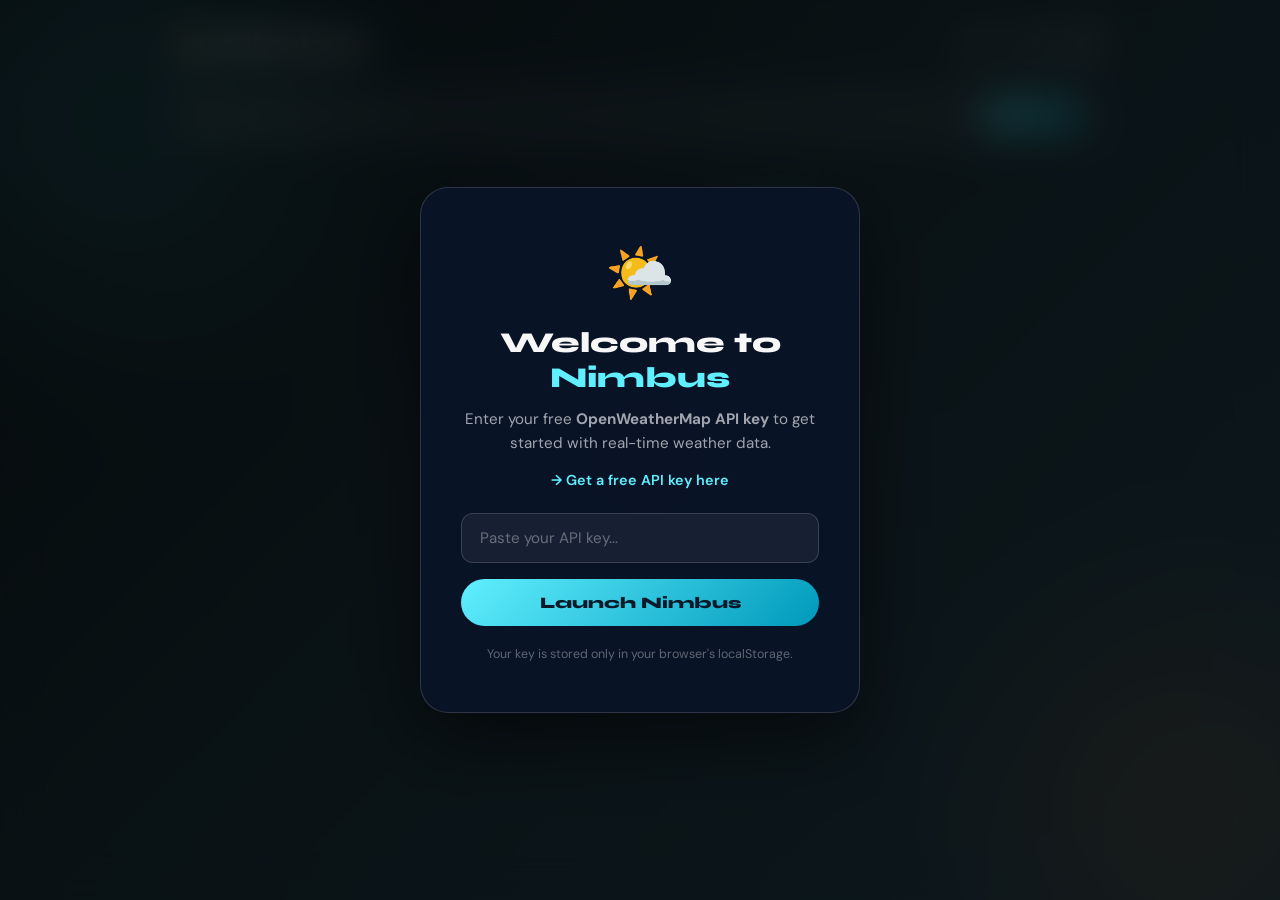
==== index.html @ 9cbd36c9 "Remove API Key change button from header Removed the button for changing the API key from the header" ====
<!DOCTYPE html>
<html lang="en">
<head>
  <meta charset="UTF-8" />
  <meta name="viewport" content="width=device-width, initial-scale=1.0"/>
  <title>Nimbus — Weather Intelligence</title>
  <link rel="stylesheet" href="style.css" />
  <link rel="preconnect" href="https://fonts.googleapis.com">
  <link rel="preconnect" href="https://fonts.gstatic.com" crossorigin>
  <link href="https://fonts.googleapis.com/css2?family=Syne:wght@400;500;600;700;800&family=DM+Sans:wght@300;400;500&display=swap" rel="stylesheet">
  <link rel="stylesheet" href="https://cdnjs.cloudflare.com/ajax/libs/font-awesome/6.5.0/css/all.min.css"/>
</head>
<body class="weather-clear" id="app-body">

  <!-- Animated BG Layers -->
  <div class="bg-layer" id="bg-layer"></div>
  <div class="bg-orbs">
    <div class="orb orb1"></div>
    <div class="orb orb2"></div>
    <div class="orb orb3"></div>
  </div>

  <!-- API Key Setup Modal -->
  <div class="modal-overlay" id="apiModal">
    <div class="modal-card">
      <div class="modal-icon">🌤️</div>
      <h2>Welcome to <span>Nimbus</span></h2>
      <p>Enter your free <strong>OpenWeatherMap API key</strong> to get started with real-time weather data.</p>
      <a href="https://openweathermap.org/api" target="_blank" class="get-key-link">→ Get a free API key here</a>
      <input type="text" id="apiKeyInput" placeholder="Paste your API key..." />
      <button class="btn-primary" id="saveApiKey">Launch Nimbus</button>
      <small>Your key is stored only in your browser's localStorage.</small>
    </div>
  </div>

  <!-- Main App -->
  <div class="app-wrapper">

    <!-- Header -->
    <header class="app-header">
      <div class="logo">
        <span class="logo-icon">⛅</span>
        <span class="logo-text">Nimbus</span>
      </div>
      <div class="header-right">
        <button class="unit-toggle" id="unitToggle" title="Toggle °C / °F">
          <span id="unitLabel">°C</span>
        </button>
        <button class="icon-btn" id="geoBtn" title="Use my location">
          <i class="fa-solid fa-location-crosshairs"></i>
        </button>
        <button class="icon-btn" id="themeBtn" title="Toggle theme">
          <i class="fa-solid fa-circle-half-stroke"></i>
        </button>
      </div>
    </header>

    <!-- Search Bar -->
    <section class="search-section">
      <div class="search-box">
        <i class="fa-solid fa-magnifying-glass search-icon"></i>
        <input type="text" id="searchInput" placeholder="Search for a city, country..." autocomplete="off" />
        <button class="search-btn" id="searchBtn">Search</button>
      </div>
      <div class="suggestions-box" id="suggestionsBox"></div>
    </section>

    <!-- Loading Spinner -->
    <div class="loading-overlay" id="loadingOverlay">
      <div class="spinner"></div>
      <p>Fetching weather data...</p>
    </div>

    <!-- Error Toast -->
    <div class="error-toast" id="errorToast"></div>

    <!-- Main Content -->
    <main class="main-content" id="mainContent" style="display:none">

      <!-- Hero Section -->
      <section class="hero-card glass-card">
        <div class="hero-left">
          <div class="city-name" id="cityName">—</div>
          <div class="country-date">
            <span id="countryName">—</span>
            <span class="dot">•</span>
            <span id="currentDate">—</span>
          </div>
          <div class="weather-main">
            <div class="temp-display">
              <span id="tempValue">—</span>
              <span class="temp-unit" id="heroUnit">°C</span>
            </div>
            <div class="weather-desc" id="weatherDesc">—</div>
          </div>
          <div class="feels-row">
            Feels like <strong id="feelsLike">—</strong> &nbsp;|&nbsp;
            <span id="tempMinMax">—</span>
          </div>
        </div>
        <div class="hero-right">
          <div class="weather-icon-wrap" id="weatherIconWrap">
            <div class="big-icon" id="bigIcon">⛅</div>
          </div>
          <div class="sun-times">
            <div class="sun-item">
              <i class="fa-solid fa-sun"></i>
              <div>
                <span class="sun-label">Sunrise</span>
                <span id="sunrise">—</span>
              </div>
            </div>
            <div class="sun-item">
              <i class="fa-solid fa-moon"></i>
              <div>
                <span class="sun-label">Sunset</span>
                <span id="sunset">—</span>
              </div>
            </div>
          </div>
        </div>
      </section>

      <!-- Stats Grid -->
      <section class="stats-grid">
        <div class="stat-card glass-card">
          <i class="fa-solid fa-droplet stat-icon blue"></i>
          <div class="stat-info">
            <span class="stat-label">Humidity</span>
            <span class="stat-value" id="humidity">—</span>
          </div>
          <div class="stat-bar"><div class="stat-bar-fill" id="humidityBar"></div></div>
        </div>
        <div class="stat-card glass-card">
          <i class="fa-solid fa-wind stat-icon teal"></i>
          <div class="stat-info">
            <span class="stat-label">Wind Speed</span>
            <span class="stat-value" id="windSpeed">—</span>
          </div>
          <div class="wind-dir" id="windDir"></div>
        </div>
        <div class="stat-card glass-card">
          <i class="fa-solid fa-gauge stat-icon orange"></i>
          <div class="stat-info">
            <span class="stat-label">Pressure</span>
            <span class="stat-value" id="pressure">—</span>
          </div>
        </div>
        <div class="stat-card glass-card">
          <i class="fa-solid fa-eye stat-icon purple"></i>
          <div class="stat-info">
            <span class="stat-label">Visibility</span>
            <span class="stat-value" id="visibility">—</span>
          </div>
        </div>
        <div class="stat-card glass-card">
          <i class="fa-solid fa-cloud-rain stat-icon blue"></i>
          <div class="stat-info">
            <span class="stat-label">Cloud Cover</span>
            <span class="stat-value" id="clouds">—</span>
          </div>
        </div>
        <div class="stat-card glass-card">
          <i class="fa-solid fa-compass stat-icon green"></i>
          <div class="stat-info">
            <span class="stat-label">Wind Dir.</span>
            <span class="stat-value" id="windDeg">—</span>
          </div>
        </div>
      </section>

      <!-- Hourly Forecast -->
      <section class="section-block glass-card">
        <div class="section-header">
          <i class="fa-solid fa-clock"></i>
          <h3>24-Hour Forecast</h3>
        </div>
        <div class="hourly-scroll" id="hourlyScroll"></div>
      </section>

      <!-- 5-Day Forecast -->
      <section class="section-block glass-card">
        <div class="section-header">
          <i class="fa-solid fa-calendar-days"></i>
          <h3>5-Day Forecast</h3>
        </div>
        <div class="forecast-list" id="forecastList"></div>
      </section>

      <!-- Air Quality + Extra Info -->
      <section class="bottom-grid">
        <div class="glass-card aqi-card">
          <div class="section-header">
            <i class="fa-solid fa-lungs"></i>
            <h3>Air Quality</h3>
          </div>
          <div class="aqi-display">
            <div class="aqi-index" id="aqiIndex">—</div>
            <div class="aqi-label" id="aqiLabel">—</div>
          </div>
          <div class="aqi-details" id="aqiDetails"></div>
        </div>
        <div class="glass-card map-card">
          <div class="section-header">
            <i class="fa-solid fa-location-dot"></i>
            <h3>Location Details</h3>
          </div>
          <div class="location-details" id="locationDetails"></div>
        </div>
      </section>

    </main>

    <!-- Footer -->
    <footer class="app-footer">
      <span>Nimbus Weather &copy; 2025</span>
      <span>Powered by <a href="https://openweathermap.org" target="_blank">OpenWeatherMap</a></span>
    </footer>

  </div>

  <script src="app.js"></script>
</body>
</html>
---- style.css ----
/* ===========================
   NIMBUS WEATHER — STYLES
   =========================== */

:root {
  --font-display: 'Syne', sans-serif;
  --font-body: 'DM Sans', sans-serif;

  --glass-bg: rgba(255,255,255,0.08);
  --glass-border: rgba(255,255,255,0.18);
  --glass-shadow: 0 8px 40px rgba(0,0,0,0.18);
  --glass-blur: blur(24px);

  --text-primary: rgba(255,255,255,0.97);
  --text-secondary: rgba(255,255,255,0.62);
  --text-muted: rgba(255,255,255,0.35);

  --accent: #60EFFF;
  --accent2: #FF8C42;
  --success: #69FF97;
  --danger: #FF6B6B;
  --warning: #FFD166;

  --radius-sm: 12px;
  --radius-md: 20px;
  --radius-lg: 28px;

  --transition: all 0.3s cubic-bezier(0.4, 0, 0.2, 1);
}

/* Dark mode override */
body.dark-mode {
  --glass-bg: rgba(0,0,0,0.25);
  --glass-border: rgba(255,255,255,0.10);
  --text-primary: rgba(255,255,255,0.92);
}

/* ===========================
   RESET & BASE
   =========================== */
*, *::before, *::after { box-sizing: border-box; margin: 0; padding: 0; }
html { scroll-behavior: smooth; }

body {
  font-family: var(--font-body);
  color: var(--text-primary);
  min-height: 100vh;
  overflow-x: hidden;
  position: relative;
  transition: var(--transition);
}

a { color: var(--accent); text-decoration: none; }
a:hover { text-decoration: underline; }

/* ===========================
   ANIMATED BACKGROUNDS
   =========================== */
.bg-layer {
  position: fixed;
  inset: 0;
  z-index: 0;
  transition: background 1.5s ease;
}

.weather-clear .bg-layer {
  background: linear-gradient(135deg, #0F2027 0%, #203A43 40%, #2C5364 100%);
}
.weather-clear body { --accent: #60EFFF; }

.weather-clouds .bg-layer {
  background: linear-gradient(135deg, #1a1a2e 0%, #16213e 50%, #0f3460 100%);
}

.weather-rain .bg-layer {
  background: linear-gradient(135deg, #0d0d0d 0%, #1a1a2e 40%, #16213e 100%);
}

.weather-thunderstorm .bg-layer {
  background: linear-gradient(135deg, #0a0a0a 0%, #1a0533 50%, #2d0a5e 100%);
}

.weather-snow .bg-layer {
  background: linear-gradient(135deg, #1a2a4a 0%, #2a3a5a 50%, #3a4a6a 100%);
}

.weather-fog .bg-layer {
  background: linear-gradient(135deg, #2c3e50 0%, #3d5166 50%, #4a6380 100%);
}

.bg-orbs {
  position: fixed;
  inset: 0;
  z-index: 0;
  overflow: hidden;
  pointer-events: none;
}

.orb {
  position: absolute;
  border-radius: 50%;
  filter: blur(80px);
  opacity: 0.25;
  animation: floatOrb 12s ease-in-out infinite;
}

.orb1 {
  width: 500px; height: 500px;
  background: radial-gradient(circle, #60EFFF, transparent);
  top: -150px; left: -150px;
  animation-delay: 0s;
}
.orb2 {
  width: 400px; height: 400px;
  background: radial-gradient(circle, #FF8C42, transparent);
  bottom: -100px; right: -100px;
  animation-delay: -4s;
}
.orb3 {
  width: 350px; height: 350px;
  background: radial-gradient(circle, #a855f7, transparent);
  top: 50%; left: 50%;
  transform: translate(-50%, -50%);
  animation-delay: -8s;
}

@keyframes floatOrb {
  0%, 100% { transform: translate(0, 0) scale(1); }
  33% { transform: translate(40px, -30px) scale(1.05); }
  66% { transform: translate(-30px, 20px) scale(0.95); }
}

/* ===========================
   GLASS CARD
   =========================== */
.glass-card {
  background: var(--glass-bg);
  border: 1px solid var(--glass-border);
  backdrop-filter: var(--glass-blur);
  -webkit-backdrop-filter: var(--glass-blur);
  border-radius: var(--radius-lg);
  box-shadow: var(--glass-shadow);
  transition: var(--transition);
}
.glass-card:hover {
  border-color: rgba(255,255,255,0.28);
  transform: translateY(-2px);
  box-shadow: 0 16px 60px rgba(0,0,0,0.22);
}

/* ===========================
   APP WRAPPER
   =========================== */
.app-wrapper {
  position: relative;
  z-index: 2;
  max-width: 960px;
  margin: 0 auto;
  padding: 0 16px 48px;
}

/* ===========================
   HEADER
   =========================== */
.app-header {
  display: flex;
  justify-content: space-between;
  align-items: center;
  padding: 24px 0 20px;
}

.logo {
  display: flex;
  align-items: center;
  gap: 10px;
  font-family: var(--font-display);
  font-size: 1.5rem;
  font-weight: 800;
  letter-spacing: -0.5px;
}
.logo-icon { font-size: 1.8rem; }
.logo-text { color: var(--text-primary); }

.header-right {
  display: flex;
  align-items: center;
  gap: 10px;
}

.icon-btn {
  background: var(--glass-bg);
  border: 1px solid var(--glass-border);
  border-radius: 50%;
  width: 40px; height: 40px;
  display: flex; align-items: center; justify-content: center;
  cursor: pointer;
  color: var(--text-primary);
  font-size: 0.95rem;
  backdrop-filter: var(--glass-blur);
  transition: var(--transition);
}
.icon-btn:hover {
  background: rgba(255,255,255,0.18);
  border-color: rgba(255,255,255,0.4);
  transform: scale(1.1);
}

.unit-toggle {
  background: var(--glass-bg);
  border: 1px solid var(--glass-border);
  border-radius: 20px;
  padding: 6px 16px;
  cursor: pointer;
  color: var(--text-primary);
  font-family: var(--font-display);
  font-size: 0.9rem;
  font-weight: 700;
  backdrop-filter: var(--glass-blur);
  transition: var(--transition);
}
.unit-toggle:hover {
  background: rgba(255,255,255,0.18);
  transform: scale(1.05);
}

/* ===========================
   SEARCH
   =========================== */
.search-section {
  position: relative;
  margin-bottom: 28px;
}

.search-box {
  display: flex;
  align-items: center;
  gap: 12px;
  background: var(--glass-bg);
  border: 1px solid var(--glass-border);
  backdrop-filter: var(--glass-blur);
  border-radius: 60px;
  padding: 14px 20px;
  box-shadow: 0 4px 24px rgba(0,0,0,0.15);
  transition: var(--transition);
}
.search-box:focus-within {
  border-color: var(--accent);
  box-shadow: 0 4px 32px rgba(96,239,255,0.2);
}

.search-icon {
  color: var(--text-secondary);
  font-size: 1rem;
  flex-shrink: 0;
}

#searchInput {
  flex: 1;
  background: transparent;
  border: none;
  outline: none;
  font-family: var(--font-body);
  font-size: 1rem;
  color: var(--text-primary);
}
#searchInput::placeholder { color: var(--text-muted); }

.search-btn {
  background: linear-gradient(135deg, var(--accent), #0099bb);
  border: none;
  border-radius: 40px;
  padding: 8px 22px;
  cursor: pointer;
  color: #0a1a2a;
  font-family: var(--font-display);
  font-size: 0.9rem;
  font-weight: 700;
  transition: var(--transition);
  white-space: nowrap;
}
.search-btn:hover {
  transform: scale(1.05);
  box-shadow: 0 4px 20px rgba(96,239,255,0.4);
}

.suggestions-box {
  position: absolute;
  top: calc(100% + 8px);
  left: 0; right: 0;
  background: rgba(10, 20, 40, 0.96);
  border: 1px solid var(--glass-border);
  border-radius: var(--radius-md);
  backdrop-filter: blur(32px);
  z-index: 100;
  overflow: hidden;
  box-shadow: 0 12px 40px rgba(0,0,0,0.4);
  display: none;
}
.suggestions-box.show { display: block; }
.suggestion-item {
  padding: 14px 20px;
  cursor: pointer;
  display: flex;
  align-items: center;
  gap: 12px;
  font-size: 0.95rem;
  transition: background 0.2s;
}
.suggestion-item:hover { background: rgba(255,255,255,0.08); }
.suggestion-item i { color: var(--accent); }

/* ===========================
   LOADING
   =========================== */
.loading-overlay {
  display: none;
  flex-direction: column;
  align-items: center;
  justify-content: center;
  padding: 60px 20px;
  gap: 16px;
}
.loading-overlay.show { display: flex; }
.spinner {
  width: 48px; height: 48px;
  border: 3px solid rgba(255,255,255,0.1);
  border-top-color: var(--accent);
  border-radius: 50%;
  animation: spin 0.8s linear infinite;
}
@keyframes spin { to { transform: rotate(360deg); } }
.loading-overlay p {
  color: var(--text-secondary);
  font-size: 0.95rem;
}

/* ===========================
   ERROR TOAST
   =========================== */
.error-toast {
  position: fixed;
  top: 20px; left: 50%;
  transform: translateX(-50%) translateY(-80px);
  background: rgba(255,107,107,0.95);
  color: white;
  padding: 14px 24px;
  border-radius: 40px;
  font-size: 0.9rem;
  z-index: 9999;
  transition: transform 0.4s cubic-bezier(0.4,0,0.2,1);
  backdrop-filter: blur(20px);
  box-shadow: 0 8px 32px rgba(255,107,107,0.4);
  text-align: center;
  max-width: 90vw;
}
.error-toast.show { transform: translateX(-50%) translateY(0); }

/* ===========================
   HERO CARD
   =========================== */
.hero-card {
  display: flex;
  justify-content: space-between;
  align-items: flex-start;
  padding: 36px 40px;
  margin-bottom: 20px;
  gap: 20px;
}

.hero-left { flex: 1; }

.city-name {
  font-family: var(--font-display);
  font-size: clamp(2rem, 5vw, 3.2rem);
  font-weight: 800;
  line-height: 1;
  margin-bottom: 8px;
  letter-spacing: -1px;
}

.country-date {
  color: var(--text-secondary);
  font-size: 0.95rem;
  margin-bottom: 24px;
  display: flex;
  gap: 8px;
  align-items: center;
}
.dot { color: var(--text-muted); }

.temp-display {
  display: flex;
  align-items: flex-start;
  gap: 4px;
  line-height: 1;
  margin-bottom: 10px;
}
#tempValue {
  font-family: var(--font-display);
  font-size: clamp(4rem, 12vw, 6rem);
  font-weight: 800;
  letter-spacing: -4px;
}
.temp-unit {
  font-family: var(--font-display);
  font-size: 2rem;
  font-weight: 600;
  margin-top: 12px;
  color: var(--text-secondary);
}

.weather-desc {
  font-size: 1.2rem;
  font-weight: 500;
  color: var(--text-secondary);
  text-transform: capitalize;
  margin-bottom: 16px;
}

.feels-row {
  font-size: 0.9rem;
  color: var(--text-secondary);
}
.feels-row strong { color: var(--text-primary); }

/* Hero Right */
.hero-right {
  display: flex;
  flex-direction: column;
  align-items: center;
  gap: 28px;
  min-width: 160px;
}

.weather-icon-wrap {
  position: relative;
}

.big-icon {
  font-size: clamp(5rem, 10vw, 7rem);
  filter: drop-shadow(0 0 30px rgba(255,255,255,0.3));
  animation: iconFloat 4s ease-in-out infinite;
}
@keyframes iconFloat {
  0%, 100% { transform: translateY(0); }
  50% { transform: translateY(-12px); }
}

.sun-times {
  display: flex;
  flex-direction: column;
  gap: 12px;
  width: 100%;
}
.sun-item {
  display: flex;
  align-items: center;
  gap: 12px;
  background: rgba(255,255,255,0.05);
  padding: 10px 16px;
  border-radius: var(--radius-sm);
  border: 1px solid rgba(255,255,255,0.08);
}
.sun-item i { color: var(--warning); font-size: 1rem; width: 16px; text-align: center; }
.sun-item div { display: flex; flex-direction: column; }
.sun-label { font-size: 0.72rem; color: var(--text-muted); text-transform: uppercase; letter-spacing: 0.5px; }
.sun-item span:last-child { font-size: 0.92rem; font-weight: 600; }

/* ===========================
   STATS GRID
   =========================== */
.stats-grid {
  display: grid;
  grid-template-columns: repeat(3, 1fr);
  gap: 16px;
  margin-bottom: 20px;
}

.stat-card {
  padding: 22px 24px;
  display: flex;
  flex-direction: column;
  gap: 10px;
}

.stat-icon {
  font-size: 1.4rem;
}
.stat-icon.blue { color: #60EFFF; }
.stat-icon.teal { color: #48CAE4; }
.stat-icon.orange { color: #FF8C42; }
.stat-icon.purple { color: #C77DFF; }
.stat-icon.green { color: #69FF97; }

.stat-info {
  display: flex;
  flex-direction: column;
  gap: 3px;
}
.stat-label {
  font-size: 0.75rem;
  color: var(--text-muted);
  text-transform: uppercase;
  letter-spacing: 0.8px;
}
.stat-value {
  font-family: var(--font-display);
  font-size: 1.3rem;
  font-weight: 700;
}

.stat-bar {
  height: 4px;
  background: rgba(255,255,255,0.1);
  border-radius: 2px;
  overflow: hidden;
}
.stat-bar-fill {
  height: 100%;
  background: linear-gradient(90deg, var(--accent), #0099bb);
  border-radius: 2px;
  transition: width 1s ease;
}

.wind-dir {
  font-size: 0.85rem;
  color: var(--text-secondary);
  display: flex;
  align-items: center;
  gap: 6px;
}

/* ===========================
   SECTIONS
   =========================== */
.section-block {
  padding: 28px 32px;
  margin-bottom: 20px;
}

.section-header {
  display: flex;
  align-items: center;
  gap: 12px;
  margin-bottom: 24px;
}
.section-header i {
  color: var(--accent);
  font-size: 1.1rem;
}
.section-header h3 {
  font-family: var(--font-display);
  font-size: 1.05rem;
  font-weight: 700;
  letter-spacing: 0.2px;
}

/* Hourly Forecast */
.hourly-scroll {
  display: flex;
  gap: 12px;
  overflow-x: auto;
  padding-bottom: 8px;
  scrollbar-width: thin;
  scrollbar-color: rgba(255,255,255,0.15) transparent;
}
.hourly-scroll::-webkit-scrollbar { height: 4px; }
.hourly-scroll::-webkit-scrollbar-thumb {
  background: rgba(255,255,255,0.2);
  border-radius: 4px;
}

.hourly-item {
  flex: 0 0 80px;
  display: flex;
  flex-direction: column;
  align-items: center;
  gap: 8px;
  padding: 16px 10px;
  border-radius: var(--radius-sm);
  border: 1px solid rgba(255,255,255,0.08);
  background: rgba(255,255,255,0.04);
  transition: var(--transition);
  cursor: default;
}
.hourly-item:hover {
  background: rgba(255,255,255,0.1);
  border-color: rgba(255,255,255,0.2);
}
.hourly-item.now {
  background: rgba(96,239,255,0.12);
  border-color: var(--accent);
}

.hourly-time { font-size: 0.75rem; color: var(--text-muted); font-weight: 600; }
.hourly-icon { font-size: 1.5rem; }
.hourly-temp {
  font-family: var(--font-display);
  font-size: 0.95rem;
  font-weight: 700;
}
.hourly-rain {
  font-size: 0.72rem;
  color: #60EFFF;
}

/* 5-Day Forecast */
.forecast-list {
  display: flex;
  flex-direction: column;
  gap: 10px;
}

.forecast-item {
  display: flex;
  align-items: center;
  gap: 16px;
  padding: 16px 20px;
  border-radius: var(--radius-sm);
  border: 1px solid rgba(255,255,255,0.06);
  background: rgba(255,255,255,0.03);
  transition: var(--transition);
}
.forecast-item:hover {
  background: rgba(255,255,255,0.07);
  border-color: rgba(255,255,255,0.14);
}

.forecast-day {
  font-family: var(--font-display);
  font-weight: 700;
  font-size: 0.95rem;
  min-width: 80px;
}
.forecast-icon { font-size: 1.6rem; }
.forecast-desc {
  flex: 1;
  font-size: 0.88rem;
  color: var(--text-secondary);
  text-transform: capitalize;
}
.forecast-rain {
  font-size: 0.8rem;
  color: #60EFFF;
  min-width: 50px;
  text-align: right;
}
.forecast-temps {
  display: flex;
  gap: 10px;
  min-width: 100px;
  justify-content: flex-end;
}
.forecast-max {
  font-family: var(--font-display);
  font-weight: 700;
  font-size: 0.95rem;
}
.forecast-min {
  font-family: var(--font-display);
  font-weight: 400;
  font-size: 0.95rem;
  color: var(--text-muted);
}

/* ===========================
   BOTTOM GRID
   =========================== */
.bottom-grid {
  display: grid;
  grid-template-columns: 1fr 1fr;
  gap: 20px;
  margin-bottom: 20px;
}

.aqi-card, .map-card {
  padding: 28px 32px;
}

.aqi-display {
  display: flex;
  align-items: baseline;
  gap: 16px;
  margin-bottom: 20px;
}
.aqi-index {
  font-family: var(--font-display);
  font-size: 3.5rem;
  font-weight: 800;
  letter-spacing: -2px;
  line-height: 1;
}
.aqi-label {
  font-size: 1rem;
  font-weight: 600;
}

/* AQI Colors */
.aqi-good { color: var(--success); }
.aqi-moderate { color: var(--warning); }
.aqi-poor { color: var(--accent2); }
.aqi-bad { color: var(--danger); }

.aqi-details {
  display: grid;
  grid-template-columns: 1fr 1fr;
  gap: 12px;
}
.aqi-detail-item {
  display: flex;
  flex-direction: column;
  gap: 3px;
}
.aqi-detail-name { font-size: 0.72rem; color: var(--text-muted); text-transform: uppercase; letter-spacing: 0.5px; }
.aqi-detail-value { font-family: var(--font-display); font-size: 0.95rem; font-weight: 700; }

.location-details {
  display: flex;
  flex-direction: column;
  gap: 14px;
}
.loc-item {
  display: flex;
  justify-content: space-between;
  align-items: center;
  padding-bottom: 12px;
  border-bottom: 1px solid rgba(255,255,255,0.06);
}
.loc-item:last-child { border-bottom: none; padding-bottom: 0; }
.loc-key { font-size: 0.82rem; color: var(--text-muted); text-transform: uppercase; letter-spacing: 0.5px; }
.loc-val { font-family: var(--font-display); font-size: 0.95rem; font-weight: 700; }

/* ===========================
   MODAL
   =========================== */
.modal-overlay {
  position: fixed;
  inset: 0;
  background: rgba(0,0,0,0.7);
  backdrop-filter: blur(20px);
  z-index: 9999;
  display: flex;
  align-items: center;
  justify-content: center;
  padding: 20px;
}
.modal-overlay.hidden { display: none; }

.modal-card {
  background: rgba(10,20,40,0.95);
  border: 1px solid rgba(255,255,255,0.15);
  border-radius: var(--radius-lg);
  padding: 48px 40px;
  max-width: 440px;
  width: 100%;
  text-align: center;
  box-shadow: 0 32px 80px rgba(0,0,0,0.5);
  animation: modalIn 0.4s cubic-bezier(0.4,0,0.2,1);
}
@keyframes modalIn {
  from { transform: scale(0.9); opacity: 0; }
  to { transform: scale(1); opacity: 1; }
}

.modal-icon { font-size: 3.5rem; margin-bottom: 16px; }

.modal-card h2 {
  font-family: var(--font-display);
  font-size: 1.8rem;
  font-weight: 800;
  margin-bottom: 12px;
}
.modal-card h2 span { color: var(--accent); }
.modal-card p {
  color: var(--text-secondary);
  font-size: 0.95rem;
  line-height: 1.6;
  margin-bottom: 14px;
}

.get-key-link {
  display: inline-block;
  font-size: 0.9rem;
  margin-bottom: 24px;
  color: var(--accent);
  font-weight: 600;
}

.modal-card input {
  width: 100%;
  background: rgba(255,255,255,0.06);
  border: 1px solid rgba(255,255,255,0.15);
  border-radius: var(--radius-sm);
  padding: 14px 18px;
  font-family: var(--font-body);
  font-size: 0.95rem;
  color: var(--text-primary);
  outline: none;
  margin-bottom: 16px;
  transition: border-color 0.3s;
}
.modal-card input:focus { border-color: var(--accent); }
.modal-card input::placeholder { color: var(--text-muted); }

.btn-primary {
  width: 100%;
  background: linear-gradient(135deg, var(--accent), #0099bb);
  border: none;
  border-radius: 40px;
  padding: 14px;
  cursor: pointer;
  color: #0a1a2a;
  font-family: var(--font-display);
  font-size: 1rem;
  font-weight: 800;
  transition: var(--transition);
  margin-bottom: 16px;
}
.btn-primary:hover {
  transform: scale(1.03);
  box-shadow: 0 8px 30px rgba(96,239,255,0.4);
}

.modal-card small {
  color: var(--text-muted);
  font-size: 0.78rem;
  line-height: 1.5;
}

/* ===========================
   FOOTER
   =========================== */
.app-footer {
  text-align: center;
  padding: 20px 0 0;
  color: var(--text-muted);
  font-size: 0.82rem;
  display: flex;
  justify-content: center;
  gap: 20px;
  flex-wrap: wrap;
}
.app-footer a { color: var(--accent); }

/* ===========================
   ANIMATIONS - CONTENT IN
   =========================== */
.main-content.show > * {
  animation: fadeUp 0.5s ease both;
}
.main-content.show > *:nth-child(1) { animation-delay: 0.05s; }
.main-content.show > *:nth-child(2) { animation-delay: 0.1s; }
.main-content.show > *:nth-child(3) { animation-delay: 0.15s; }
.main-content.show > *:nth-child(4) { animation-delay: 0.2s; }
.main-content.show > *:nth-child(5) { animation-delay: 0.25s; }
.main-content.show > *:nth-child(6) { animation-delay: 0.3s; }

@keyframes fadeUp {
  from { opacity: 0; transform: translateY(20px); }
  to { opacity: 1; transform: translateY(0); }
}

/* Rain effect */
.rain-canvas {
  position: fixed;
  inset: 0;
  z-index: 1;
  pointer-events: none;
  opacity: 0.5;
}

/* ===========================
   RESPONSIVE
   =========================== */
@media (max-width: 768px) {
  .app-wrapper { padding: 0 12px 40px; }

  .hero-card {
    flex-direction: column;
    padding: 28px 24px;
  }

  .hero-right {
    flex-direction: row;
    width: 100%;
    justify-content: space-between;
    min-width: unset;
  }

  .sun-times { flex-direction: row; }

  .stats-grid {
    grid-template-columns: repeat(2, 1fr);
  }

  .bottom-grid {
    grid-template-columns: 1fr;
  }

  .section-block { padding: 24px 20px; }

  .forecast-desc { display: none; }

  .modal-card { padding: 36px 24px; }
}

@media (max-width: 480px) {
  .stats-grid { grid-template-columns: 1fr 1fr; }
  .hero-right { flex-direction: column; align-items: flex-start; }
  .sun-times { flex-direction: row; }
  .big-icon { font-size: 5rem; }
}
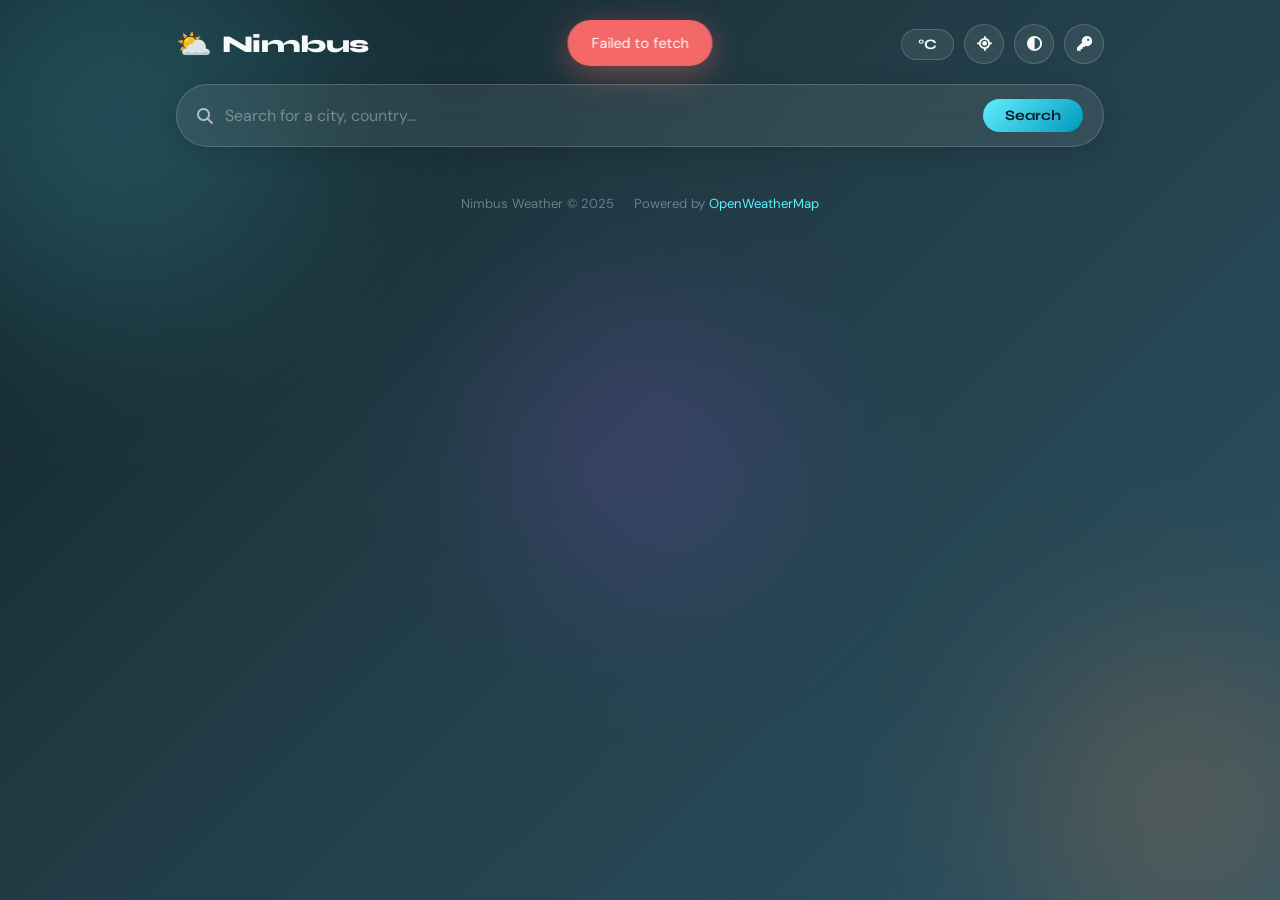
==== commit bf566e37: "Add button for changing API key in header" ====
--- a/index.html
+++ b/index.html
@@ -51,6 +51,9 @@
         </button>
         <button class="icon-btn" id="themeBtn" title="Toggle theme">
           <i class="fa-solid fa-circle-half-stroke"></i>
+        </button>
+        <button class="icon-btn" id="changeKeyBtn" title="Change API Key">
+          <i class="fa-solid fa-key"></i>
         </button>
       </div>
     </header>
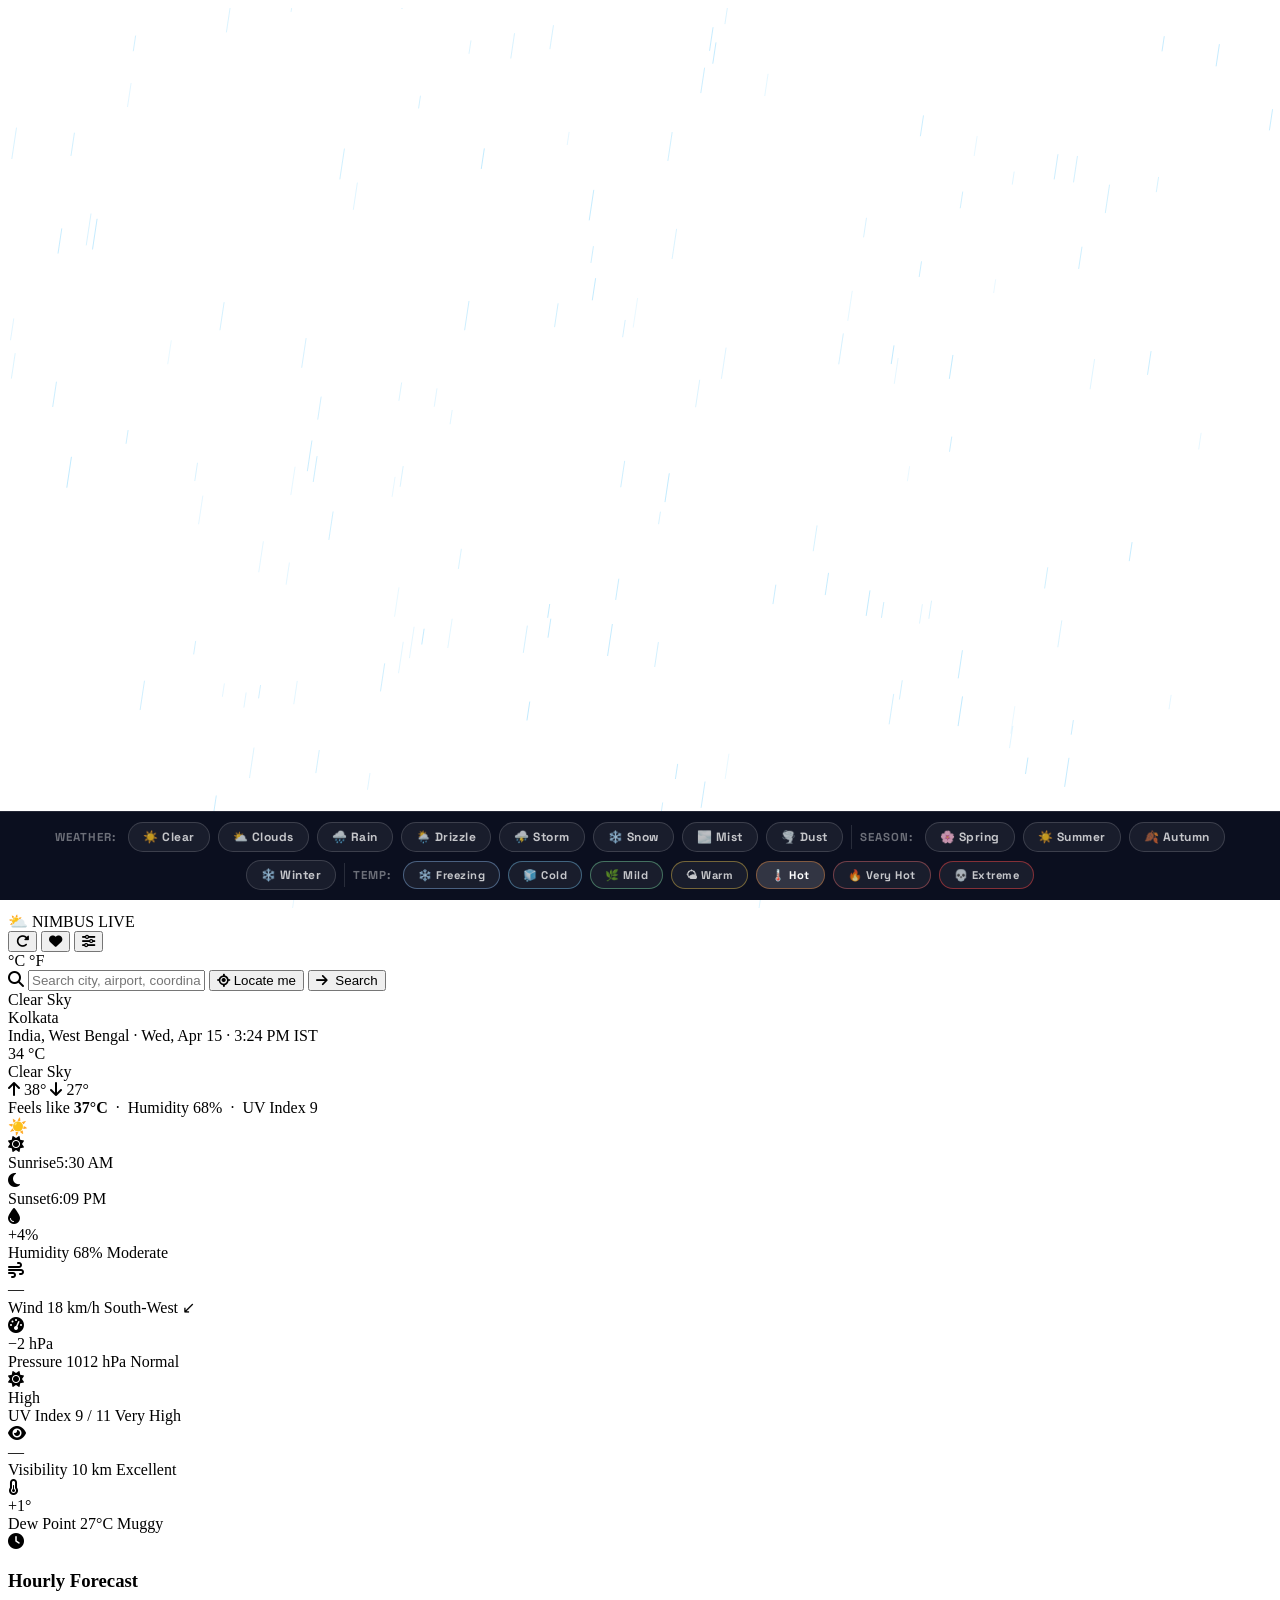
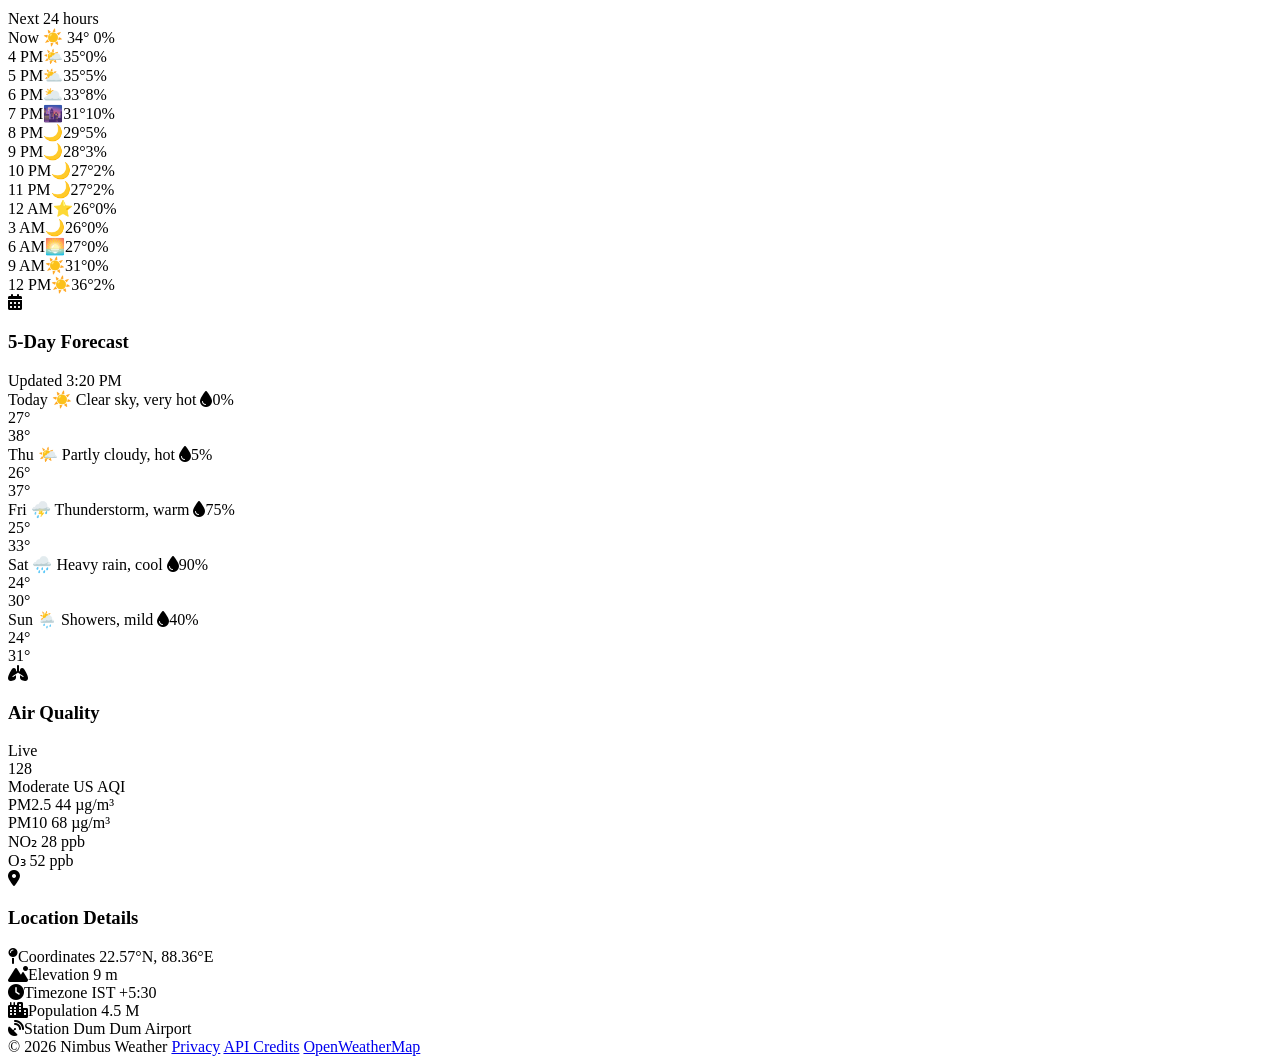
==== commit 09044699: "Update print statement from 'Hello' to 'Goodbye'" ====
--- a/index.html
+++ b/index.html
@@ -1,227 +1,642 @@
 <!DOCTYPE html>
 <html lang="en">
 <head>
-  <meta charset="UTF-8" />
-  <meta name="viewport" content="width=device-width, initial-scale=1.0"/>
-  <title>Nimbus — Weather Intelligence</title>
-  <link rel="stylesheet" href="style.css" />
-  <link rel="preconnect" href="https://fonts.googleapis.com">
-  <link rel="preconnect" href="https://fonts.gstatic.com" crossorigin>
-  <link href="https://fonts.googleapis.com/css2?family=Syne:wght@400;500;600;700;800&family=DM+Sans:wght@300;400;500&display=swap" rel="stylesheet">
-  <link rel="stylesheet" href="https://cdnjs.cloudflare.com/ajax/libs/font-awesome/6.5.0/css/all.min.css"/>
+<meta charset="UTF-8">
+<meta name="viewport" content="width=device-width, initial-scale=1.0">
+<title>Nimbus Weather — Premium Edition</title>
+<link rel="preconnect" href="https://fonts.googleapis.com">
+<link href="https://fonts.googleapis.com/css2?family=Outfit:wght@300;400;500;600;700;800;900&family=Space+Grotesk:wght@300;400;500;600;700&family=Bebas+Neue&display=swap" rel="stylesheet">
+<link rel="stylesheet" href="https://cdnjs.cloudflare.com/ajax/libs/font-awesome/6.5.0/css/all.min.css">
+<link rel="stylesheet" href="nimbus-weather-premium.css">
+<style>
+/* Demo controls */
+.demo-bar {
+  position: fixed;
+  bottom: 0; left: 0; right: 0;
+  z-index: 99999;
+  background: rgba(4,8,24,0.97);
+  border-top: 1px solid rgba(255,255,255,0.10);
+  backdrop-filter: blur(32px);
+  padding: 10px 16px;
+  display: flex;
+  align-items: center;
+  gap: 8px;
+  flex-wrap: wrap;
+  justify-content: center;
+}
+.demo-bar span {
+  font-family: 'Space Grotesk', sans-serif;
+  font-size: 0.72rem;
+  font-weight: 700;
+  color: rgba(255,255,255,0.4);
+  text-transform: uppercase;
+  letter-spacing: 1px;
+  margin-right: 4px;
+}
+.demo-btn {
+  font-family: 'Space Grotesk', sans-serif;
+  font-size: 0.75rem;
+  font-weight: 700;
+  letter-spacing: 0.5px;
+  padding: 6px 14px;
+  border-radius: 999px;
+  border: 1px solid rgba(255,255,255,0.15);
+  background: rgba(255,255,255,0.06);
+  color: rgba(255,255,255,0.75);
+  cursor: pointer;
+  transition: all 0.18s;
+}
+.demo-btn:hover, .demo-btn.active {
+  background: rgba(255,255,255,0.16);
+  border-color: rgba(255,255,255,0.35);
+  color: white;
+}
+.demo-btn.temp-btn { font-size: 0.7rem; }
+
+/* Temp specific colors */
+.demo-btn[data-temp="freezing"]  { border-color: rgba(147,197,253,0.4); }
+.demo-btn[data-temp="cold"]      { border-color: rgba(125,211,252,0.4); }
+.demo-btn[data-temp="mild"]      { border-color: rgba(134,239,172,0.4); }
+.demo-btn[data-temp="warm"]      { border-color: rgba(252,211,77,0.4); }
+.demo-btn[data-temp="hot"]       { border-color: rgba(251,146,60,0.4); }
+.demo-btn[data-temp="very-hot"]  { border-color: rgba(248,113,113,0.4); }
+.demo-btn[data-temp="extreme"]   { border-color: rgba(239,68,68,0.5); }
+
+.demo-sep { width: 1px; height: 24px; background: rgba(255,255,255,0.12); flex-shrink: 0; }
+</style>
 </head>
-<body class="weather-clear" id="app-body">
-
-  <!-- Animated BG Layers -->
-  <div class="bg-layer" id="bg-layer"></div>
-  <div class="bg-orbs">
-    <div class="orb orb1"></div>
-    <div class="orb orb2"></div>
-    <div class="orb orb3"></div>
+<body class="weather-clear season-summer">
+
+<!-- Animated background layers -->
+<div class="bg-layer" id="bg-layer"></div>
+<div class="aurora-layer"></div>
+<div class="bg-orbs">
+  <div class="orb orb1"></div>
+  <div class="orb orb2"></div>
+  <div class="orb orb3"></div>
+  <div class="orb orb4"></div>
+</div>
+<div class="lightning-overlay"></div>
+<canvas id="particles-canvas"></canvas>
+
+<!-- ── APP ─────────────────────────────────── -->
+<div class="app-wrapper">
+
+  <!-- Header -->
+  <header class="app-header">
+    <div class="logo">
+      <span class="logo-icon">⛅</span>
+      <span class="logo-text">NIMBUS</span>
+      <span class="logo-badge">LIVE</span>
+    </div>
+    <div class="header-right">
+      <button class="icon-btn" title="Refresh"><i class="fas fa-rotate-right"></i></button>
+      <button class="icon-btn" title="Favorites"><i class="fas fa-heart"></i></button>
+      <button class="icon-btn" title="Settings"><i class="fas fa-sliders"></i></button>
+      <div class="unit-toggle" onclick="toggleUnit(this)" title="Switch units">
+        <div class="unit-toggle-thumb" id="unitThumb" style="left:4px;width:42px;"></div>
+        <span class="unit-option active" id="unitC">°C</span>
+        <span class="unit-option" id="unitF">°F</span>
+      </div>
+    </div>
+  </header>
+
+  <!-- Search -->
+  <div class="search-section">
+    <div class="search-box">
+      <i class="fas fa-magnifying-glass search-icon"></i>
+      <input type="text" id="searchInput" placeholder="Search city, airport, coordinates…">
+      <button class="btn-locate"><i class="fas fa-location-crosshairs"></i> Locate me</button>
+      <button class="search-btn"><i class="fas fa-arrow-right"></i>&nbsp; Search</button>
+    </div>
   </div>
 
-  <!-- API Key Setup Modal -->
-  <div class="modal-overlay" id="apiModal">
-    <div class="modal-card">
-      <div class="modal-icon">🌤️</div>
-      <h2>Welcome to <span>Nimbus</span></h2>
-      <p>Enter your free <strong>OpenWeatherMap API key</strong> to get started with real-time weather data.</p>
-      <a href="https://openweathermap.org/api" target="_blank" class="get-key-link">→ Get a free API key here</a>
-      <input type="text" id="apiKeyInput" placeholder="Paste your API key..." />
-      <button class="btn-primary" id="saveApiKey">Launch Nimbus</button>
-      <small>Your key is stored only in your browser's localStorage.</small>
-    </div>
-  </div>
-
-  <!-- Main App -->
-  <div class="app-wrapper">
-
-    <!-- Header -->
-    <header class="app-header">
-      <div class="logo">
-        <span class="logo-icon">⛅</span>
-        <span class="logo-text">Nimbus</span>
-      </div>
-      <div class="header-right">
-        <button class="unit-toggle" id="unitToggle" title="Toggle °C / °F">
-          <span id="unitLabel">°C</span>
-        </button>
-        <button class="icon-btn" id="geoBtn" title="Use my location">
-          <i class="fa-solid fa-location-crosshairs"></i>
-        </button>
-        <button class="icon-btn" id="themeBtn" title="Toggle theme">
-          <i class="fa-solid fa-circle-half-stroke"></i>
-        </button>
-        <button class="icon-btn" id="changeKeyBtn" title="Change API Key">
-          <i class="fa-solid fa-key"></i>
-        </button>
-      </div>
-    </header>
-
-    <!-- Search Bar -->
-    <section class="search-section">
-      <div class="search-box">
-        <i class="fa-solid fa-magnifying-glass search-icon"></i>
-        <input type="text" id="searchInput" placeholder="Search for a city, country..." autocomplete="off" />
-        <button class="search-btn" id="searchBtn">Search</button>
-      </div>
-      <div class="suggestions-box" id="suggestionsBox"></div>
-    </section>
-
-    <!-- Loading Spinner -->
-    <div class="loading-overlay" id="loadingOverlay">
-      <div class="spinner"></div>
-      <p>Fetching weather data...</p>
-    </div>
-
-    <!-- Error Toast -->
-    <div class="error-toast" id="errorToast"></div>
-
-    <!-- Main Content -->
-    <main class="main-content" id="mainContent" style="display:none">
-
-      <!-- Hero Section -->
-      <section class="hero-card glass-card">
-        <div class="hero-left">
-          <div class="city-name" id="cityName">—</div>
-          <div class="country-date">
-            <span id="countryName">—</span>
-            <span class="dot">•</span>
-            <span id="currentDate">—</span>
-          </div>
-          <div class="weather-main">
-            <div class="temp-display">
-              <span id="tempValue">—</span>
-              <span class="temp-unit" id="heroUnit">°C</span>
-            </div>
-            <div class="weather-desc" id="weatherDesc">—</div>
-          </div>
-          <div class="feels-row">
-            Feels like <strong id="feelsLike">—</strong> &nbsp;|&nbsp;
-            <span id="tempMinMax">—</span>
-          </div>
-        </div>
-        <div class="hero-right">
-          <div class="weather-icon-wrap" id="weatherIconWrap">
-            <div class="big-icon" id="bigIcon">⛅</div>
-          </div>
-          <div class="sun-times">
-            <div class="sun-item">
-              <i class="fa-solid fa-sun"></i>
-              <div>
-                <span class="sun-label">Sunrise</span>
-                <span id="sunrise">—</span>
-              </div>
-            </div>
-            <div class="sun-item">
-              <i class="fa-solid fa-moon"></i>
-              <div>
-                <span class="sun-label">Sunset</span>
-                <span id="sunset">—</span>
-              </div>
-            </div>
-          </div>
-        </div>
-      </section>
-
-      <!-- Stats Grid -->
-      <section class="stats-grid">
-        <div class="stat-card glass-card">
-          <i class="fa-solid fa-droplet stat-icon blue"></i>
-          <div class="stat-info">
-            <span class="stat-label">Humidity</span>
-            <span class="stat-value" id="humidity">—</span>
-          </div>
-          <div class="stat-bar"><div class="stat-bar-fill" id="humidityBar"></div></div>
-        </div>
-        <div class="stat-card glass-card">
-          <i class="fa-solid fa-wind stat-icon teal"></i>
-          <div class="stat-info">
-            <span class="stat-label">Wind Speed</span>
-            <span class="stat-value" id="windSpeed">—</span>
-          </div>
-          <div class="wind-dir" id="windDir"></div>
-        </div>
-        <div class="stat-card glass-card">
-          <i class="fa-solid fa-gauge stat-icon orange"></i>
-          <div class="stat-info">
-            <span class="stat-label">Pressure</span>
-            <span class="stat-value" id="pressure">—</span>
-          </div>
-        </div>
-        <div class="stat-card glass-card">
-          <i class="fa-solid fa-eye stat-icon purple"></i>
-          <div class="stat-info">
-            <span class="stat-label">Visibility</span>
-            <span class="stat-value" id="visibility">—</span>
-          </div>
-        </div>
-        <div class="stat-card glass-card">
-          <i class="fa-solid fa-cloud-rain stat-icon blue"></i>
-          <div class="stat-info">
-            <span class="stat-label">Cloud Cover</span>
-            <span class="stat-value" id="clouds">—</span>
-          </div>
-        </div>
-        <div class="stat-card glass-card">
-          <i class="fa-solid fa-compass stat-icon green"></i>
-          <div class="stat-info">
-            <span class="stat-label">Wind Dir.</span>
-            <span class="stat-value" id="windDeg">—</span>
-          </div>
-        </div>
-      </section>
-
-      <!-- Hourly Forecast -->
-      <section class="section-block glass-card">
+  <!-- Main content -->
+  <div class="main-content show">
+
+    <!-- Hero Card -->
+    <div class="glass-card hero-card">
+      <div class="hero-left">
+        <div class="weather-badge"><div class="weather-badge-dot"></div>Clear Sky</div>
+        <div class="city-name">Kolkata</div>
+        <div class="country-date">
+          India, West Bengal <span class="dot">·</span> Wed, Apr 15 <span class="dot">·</span> 3:24 PM IST
+        </div>
+        <div class="temp-display">
+          <span id="tempValue" class="temp-freezing">34</span>
+          <span class="temp-unit">°C</span>
+        </div>
+        <div class="weather-desc">Clear sky · Strong sunshine</div>
+        <div class="temp-range">
+          <span class="temp-range-item temp-hi"><i class="fas fa-arrow-up"></i>&nbsp;38°</span>
+          <span class="temp-range-item temp-lo"><i class="fas fa-arrow-down"></i>&nbsp;27°</span>
+        </div>
+        <div class="feels-row">Feels like <strong>37°C</strong> &nbsp;·&nbsp; Humidity 68% &nbsp;·&nbsp; UV Index 9</div>
+      </div>
+      <div class="hero-right">
+        <div class="weather-icon-wrap">
+          <div class="icon-glow"></div>
+          <div class="big-icon">☀️</div>
+        </div>
+        <div class="sun-times">
+          <div class="sun-item">
+            <i class="fas fa-sun"></i>
+            <div><span class="sun-label">Sunrise</span><span class="sun-time">5:30 AM</span></div>
+          </div>
+          <div class="sun-item">
+            <i class="fas fa-moon"></i>
+            <div><span class="sun-label">Sunset</span><span class="sun-time">6:09 PM</span></div>
+          </div>
+        </div>
+      </div>
+    </div>
+
+    <!-- Stats Grid -->
+    <div class="stats-grid">
+      <div class="glass-card stat-card" data-tooltip="Current humidity level">
+        <div class="stat-top">
+          <div class="stat-icon-wrap blue"><i class="fas fa-droplet"></i></div>
+          <span class="stat-trend up">+4%</span>
+        </div>
+        <div class="stat-info">
+          <span class="stat-label">Humidity</span>
+          <span class="stat-value">68%</span>
+          <span class="stat-sub">Moderate</span>
+        </div>
+        <div class="stat-bar"><div class="stat-bar-fill" style="width:68%"></div></div>
+      </div>
+      <div class="glass-card stat-card" data-tooltip="Current wind speed">
+        <div class="stat-top">
+          <div class="stat-icon-wrap teal"><i class="fas fa-wind"></i></div>
+          <span class="stat-trend flat">—</span>
+        </div>
+        <div class="stat-info">
+          <span class="stat-label">Wind</span>
+          <span class="stat-value">18 km/h</span>
+          <span class="stat-sub">South-West ↙</span>
+        </div>
+        <div class="stat-bar"><div class="stat-bar-fill" style="width:30%"></div></div>
+      </div>
+      <div class="glass-card stat-card" data-tooltip="Atmospheric pressure">
+        <div class="stat-top">
+          <div class="stat-icon-wrap orange"><i class="fas fa-gauge-high"></i></div>
+          <span class="stat-trend down">−2 hPa</span>
+        </div>
+        <div class="stat-info">
+          <span class="stat-label">Pressure</span>
+          <span class="stat-value">1012 hPa</span>
+          <span class="stat-sub">Normal</span>
+        </div>
+        <div class="stat-bar"><div class="stat-bar-fill" style="width:52%"></div></div>
+      </div>
+      <div class="glass-card stat-card" data-tooltip="UV radiation index">
+        <div class="stat-top">
+          <div class="stat-icon-wrap amber"><i class="fas fa-sun"></i></div>
+          <span class="stat-trend up">High</span>
+        </div>
+        <div class="stat-info">
+          <span class="stat-label">UV Index</span>
+          <span class="stat-value">9 / 11</span>
+          <span class="stat-sub">Very High</span>
+        </div>
+        <div class="stat-bar"><div class="stat-bar-fill" style="width:82%"></div></div>
+      </div>
+      <div class="glass-card stat-card" data-tooltip="Visibility distance">
+        <div class="stat-top">
+          <div class="stat-icon-wrap purple"><i class="fas fa-eye"></i></div>
+          <span class="stat-trend flat">—</span>
+        </div>
+        <div class="stat-info">
+          <span class="stat-label">Visibility</span>
+          <span class="stat-value">10 km</span>
+          <span class="stat-sub">Excellent</span>
+        </div>
+        <div class="stat-bar"><div class="stat-bar-fill" style="width:100%"></div></div>
+      </div>
+      <div class="glass-card stat-card" data-tooltip="Dew point temperature">
+        <div class="stat-top">
+          <div class="stat-icon-wrap green"><i class="fas fa-temperature-half"></i></div>
+          <span class="stat-trend up">+1°</span>
+        </div>
+        <div class="stat-info">
+          <span class="stat-label">Dew Point</span>
+          <span class="stat-value">27°C</span>
+          <span class="stat-sub">Muggy</span>
+        </div>
+        <div class="stat-bar"><div class="stat-bar-fill" style="width:70%"></div></div>
+      </div>
+    </div>
+
+    <!-- Hourly Forecast -->
+    <div class="glass-card section-block">
+      <div class="section-header">
+        <div class="section-header-icon"><i class="fas fa-clock"></i></div>
+        <h3>Hourly Forecast</h3>
+        <span class="section-header-right">Next 24 hours</span>
+      </div>
+      <div class="hourly-scroll">
+        <div class="hourly-item now">
+          <span class="hourly-time">Now</span>
+          <span class="hourly-icon">☀️</span>
+          <span class="hourly-temp">34°</span>
+          <span class="hourly-rain">0%</span>
+        </div>
+        <div class="hourly-item"><span class="hourly-time">4 PM</span><span class="hourly-icon">🌤️</span><span class="hourly-temp">35°</span><span class="hourly-rain">0%</span></div>
+        <div class="hourly-item"><span class="hourly-time">5 PM</span><span class="hourly-icon">⛅</span><span class="hourly-temp">35°</span><span class="hourly-rain">5%</span></div>
+        <div class="hourly-item"><span class="hourly-time">6 PM</span><span class="hourly-icon">🌥️</span><span class="hourly-temp">33°</span><span class="hourly-rain">8%</span></div>
+        <div class="hourly-item"><span class="hourly-time">7 PM</span><span class="hourly-icon">🌆</span><span class="hourly-temp">31°</span><span class="hourly-rain">10%</span></div>
+        <div class="hourly-item"><span class="hourly-time">8 PM</span><span class="hourly-icon">🌙</span><span class="hourly-temp">29°</span><span class="hourly-rain">5%</span></div>
+        <div class="hourly-item"><span class="hourly-time">9 PM</span><span class="hourly-icon">🌙</span><span class="hourly-temp">28°</span><span class="hourly-rain">3%</span></div>
+        <div class="hourly-item"><span class="hourly-time">10 PM</span><span class="hourly-icon">🌙</span><span class="hourly-temp">27°</span><span class="hourly-rain">2%</span></div>
+        <div class="hourly-item"><span class="hourly-time">11 PM</span><span class="hourly-icon">🌙</span><span class="hourly-temp">27°</span><span class="hourly-rain">2%</span></div>
+        <div class="hourly-item"><span class="hourly-time">12 AM</span><span class="hourly-icon">⭐</span><span class="hourly-temp">26°</span><span class="hourly-rain">0%</span></div>
+        <div class="hourly-item"><span class="hourly-time">3 AM</span><span class="hourly-icon">🌙</span><span class="hourly-temp">26°</span><span class="hourly-rain">0%</span></div>
+        <div class="hourly-item"><span class="hourly-time">6 AM</span><span class="hourly-icon">🌅</span><span class="hourly-temp">27°</span><span class="hourly-rain">0%</span></div>
+        <div class="hourly-item"><span class="hourly-time">9 AM</span><span class="hourly-icon">☀️</span><span class="hourly-temp">31°</span><span class="hourly-rain">0%</span></div>
+        <div class="hourly-item"><span class="hourly-time">12 PM</span><span class="hourly-icon">☀️</span><span class="hourly-temp">36°</span><span class="hourly-rain">2%</span></div>
+      </div>
+    </div>
+
+    <!-- 5-Day Forecast -->
+    <div class="glass-card section-block">
+      <div class="section-header">
+        <div class="section-header-icon"><i class="fas fa-calendar-days"></i></div>
+        <h3>5-Day Forecast</h3>
+        <span class="section-header-right">Updated 3:20 PM</span>
+      </div>
+      <div class="forecast-list">
+        <div class="forecast-item today">
+          <span class="forecast-day">Today</span>
+          <span class="forecast-icon">☀️</span>
+          <span class="forecast-desc">Clear sky, very hot</span>
+          <span class="forecast-rain"><i class="fas fa-droplet"></i>0%</span>
+          <div class="forecast-bar-wrap">
+            <span class="forecast-min">27°</span>
+            <div class="forecast-bar"><div class="forecast-bar-fill" style="left:0;width:100%"></div></div>
+            <span class="forecast-max">38°</span>
+          </div>
+        </div>
+        <div class="forecast-item">
+          <span class="forecast-day">Thu</span>
+          <span class="forecast-icon">🌤️</span>
+          <span class="forecast-desc">Partly cloudy, hot</span>
+          <span class="forecast-rain"><i class="fas fa-droplet"></i>5%</span>
+          <div class="forecast-bar-wrap">
+            <span class="forecast-min">26°</span>
+            <div class="forecast-bar"><div class="forecast-bar-fill" style="left:5%;width:85%"></div></div>
+            <span class="forecast-max">37°</span>
+          </div>
+        </div>
+        <div class="forecast-item">
+          <span class="forecast-day">Fri</span>
+          <span class="forecast-icon">⛈️</span>
+          <span class="forecast-desc">Thunderstorm, warm</span>
+          <span class="forecast-rain"><i class="fas fa-droplet"></i>75%</span>
+          <div class="forecast-bar-wrap">
+            <span class="forecast-min">25°</span>
+            <div class="forecast-bar"><div class="forecast-bar-fill" style="left:10%;width:70%"></div></div>
+            <span class="forecast-max">33°</span>
+          </div>
+        </div>
+        <div class="forecast-item">
+          <span class="forecast-day">Sat</span>
+          <span class="forecast-icon">🌧️</span>
+          <span class="forecast-desc">Heavy rain, cool</span>
+          <span class="forecast-rain"><i class="fas fa-droplet"></i>90%</span>
+          <div class="forecast-bar-wrap">
+            <span class="forecast-min">24°</span>
+            <div class="forecast-bar"><div class="forecast-bar-fill" style="left:15%;width:60%"></div></div>
+            <span class="forecast-max">30°</span>
+          </div>
+        </div>
+        <div class="forecast-item">
+          <span class="forecast-day">Sun</span>
+          <span class="forecast-icon">🌦️</span>
+          <span class="forecast-desc">Showers, mild</span>
+          <span class="forecast-rain"><i class="fas fa-droplet"></i>40%</span>
+          <div class="forecast-bar-wrap">
+            <span class="forecast-min">24°</span>
+            <div class="forecast-bar"><div class="forecast-bar-fill" style="left:12%;width:65%"></div></div>
+            <span class="forecast-max">31°</span>
+          </div>
+        </div>
+      </div>
+    </div>
+
+    <!-- Bottom Grid -->
+    <div class="bottom-grid">
+
+      <!-- AQI -->
+      <div class="glass-card aqi-card">
+        <div class="aqi-header">
+          <div class="section-header" style="margin-bottom:0">
+            <div class="section-header-icon"><i class="fas fa-lungs"></i></div>
+            <h3>Air Quality</h3>
+          </div>
+          <div class="aqi-live-badge"><div class="aqi-live-dot"></div>Live</div>
+        </div>
+        <div class="aqi-display">
+          <span class="aqi-index aqi-moderate" id="aqiIndex">128</span>
+          <div class="aqi-label-wrap">
+            <span class="aqi-label aqi-moderate">Moderate</span>
+            <span class="aqi-sub">US AQI</span>
+          </div>
+        </div>
+        <div class="aqi-gauge">
+          <div class="aqi-gauge-marker" style="left:40%"></div>
+        </div>
+        <div class="aqi-details">
+          <div class="aqi-detail-item">
+            <span class="aqi-detail-name">PM2.5</span>
+            <span class="aqi-detail-value">44 µg/m³</span>
+          </div>
+          <div class="aqi-detail-item">
+            <span class="aqi-detail-name">PM10</span>
+            <span class="aqi-detail-value">68 µg/m³</span>
+          </div>
+          <div class="aqi-detail-item">
+            <span class="aqi-detail-name">NO₂</span>
+            <span class="aqi-detail-value">28 ppb</span>
+          </div>
+          <div class="aqi-detail-item">
+            <span class="aqi-detail-name">O₃</span>
+            <span class="aqi-detail-value">52 ppb</span>
+          </div>
+        </div>
+      </div>
+
+      <!-- Location details -->
+      <div class="glass-card map-card">
         <div class="section-header">
-          <i class="fa-solid fa-clock"></i>
-          <h3>24-Hour Forecast</h3>
-        </div>
-        <div class="hourly-scroll" id="hourlyScroll"></div>
-      </section>
-
-      <!-- 5-Day Forecast -->
-      <section class="section-block glass-card">
-        <div class="section-header">
-          <i class="fa-solid fa-calendar-days"></i>
-          <h3>5-Day Forecast</h3>
-        </div>
-        <div class="forecast-list" id="forecastList"></div>
-      </section>
-
-      <!-- Air Quality + Extra Info -->
-      <section class="bottom-grid">
-        <div class="glass-card aqi-card">
-          <div class="section-header">
-            <i class="fa-solid fa-lungs"></i>
-            <h3>Air Quality</h3>
-          </div>
-          <div class="aqi-display">
-            <div class="aqi-index" id="aqiIndex">—</div>
-            <div class="aqi-label" id="aqiLabel">—</div>
-          </div>
-          <div class="aqi-details" id="aqiDetails"></div>
-        </div>
-        <div class="glass-card map-card">
-          <div class="section-header">
-            <i class="fa-solid fa-location-dot"></i>
-            <h3>Location Details</h3>
-          </div>
-          <div class="location-details" id="locationDetails"></div>
-        </div>
-      </section>
-
-    </main>
-
-    <!-- Footer -->
-    <footer class="app-footer">
-      <span>Nimbus Weather &copy; 2025</span>
-      <span>Powered by <a href="https://openweathermap.org" target="_blank">OpenWeatherMap</a></span>
-    </footer>
-
-  </div>
-
-  <script src="app.js"></script>
+          <div class="section-header-icon"><i class="fas fa-location-dot"></i></div>
+          <h3>Location Details</h3>
+        </div>
+        <div class="location-details">
+          <div class="loc-item">
+            <span class="loc-key"><i class="fas fa-map-pin"></i>Coordinates</span>
+            <span class="loc-val">22.57°N, 88.36°E</span>
+          </div>
+          <div class="loc-item">
+            <span class="loc-key"><i class="fas fa-mountain-sun"></i>Elevation</span>
+            <span class="loc-val">9 m</span>
+          </div>
+          <div class="loc-item">
+            <span class="loc-key"><i class="fas fa-clock"></i>Timezone</span>
+            <span class="loc-val">IST +5:30</span>
+          </div>
+          <div class="loc-item">
+            <span class="loc-key"><i class="fas fa-city"></i>Population</span>
+            <span class="loc-val">4.5 M</span>
+          </div>
+          <div class="loc-item">
+            <span class="loc-key"><i class="fas fa-satellite-dish"></i>Station</span>
+            <span class="loc-val">Dum Dum Airport</span>
+          </div>
+        </div>
+      </div>
+    </div>
+
+  </div><!-- /.main-content -->
+
+  <footer class="app-footer">
+    <span>© 2026 Nimbus Weather</span>
+    <a href="#">Privacy</a>
+    <a href="#">API Credits</a>
+    <a href="#">OpenWeatherMap</a>
+  </footer>
+</div>
+
+<!-- Demo switcher bar -->
+<div class="demo-bar">
+  <span>Weather:</span>
+  <button class="demo-btn active" onclick="setWeather('clear','☀️','Clear Sky')">☀️ Clear</button>
+  <button class="demo-btn" onclick="setWeather('clouds','⛅','Partly Cloudy')">⛅ Clouds</button>
+  <button class="demo-btn" onclick="setWeather('rain','🌧️','Rain')">🌧️ Rain</button>
+  <button class="demo-btn" onclick="setWeather('drizzle','🌦️','Drizzle')">🌦️ Drizzle</button>
+  <button class="demo-btn" onclick="setWeather('thunderstorm','⛈️','Thunderstorm')">⛈️ Storm</button>
+  <button class="demo-btn" onclick="setWeather('snow','❄️','Snow')">❄️ Snow</button>
+  <button class="demo-btn" onclick="setWeather('mist','🌫️','Mist')">🌫️ Mist</button>
+  <button class="demo-btn" onclick="setWeather('dust','🌪️','Dust')">🌪️ Dust</button>
+
+  <div class="demo-sep"></div>
+
+  <span>Season:</span>
+  <button class="demo-btn" onclick="setSeason('spring')">🌸 Spring</button>
+  <button class="demo-btn active" onclick="setSeason('summer')">☀️ Summer</button>
+  <button class="demo-btn" onclick="setSeason('autumn')">🍂 Autumn</button>
+  <button class="demo-btn" onclick="setSeason('winter')">❄️ Winter</button>
+
+  <div class="demo-sep"></div>
+
+  <span>Temp:</span>
+  <button class="demo-btn temp-btn" data-temp="freezing"  onclick="setTemp('freezing','-8°','-12°','1°')">❄️ Freezing</button>
+  <button class="demo-btn temp-btn" data-temp="cold"      onclick="setTemp('cold','8°','4°','14°')">🧊 Cold</button>
+  <button class="demo-btn temp-btn" data-temp="mild"      onclick="setTemp('mild','22°','18°','26°')">🌿 Mild</button>
+  <button class="demo-btn temp-btn" data-temp="warm"      onclick="setTemp('warm','28°','23°','32°')">🌤 Warm</button>
+  <button class="demo-btn temp-btn active" data-temp="hot"onclick="setTemp('hot','34°','27°','38°')">🌡️ Hot</button>
+  <button class="demo-btn temp-btn" data-temp="very-hot"  onclick="setTemp('very-hot','40°','33°','44°')">🔥 Very Hot</button>
+  <button class="demo-btn temp-btn" data-temp="extreme"   onclick="setTemp('extreme','47°','38°','52°')">💀 Extreme</button>
+</div>
+
+<script>
+/* ── WEATHER SWITCHER ───────────────────────────── */
+const WEATHER_ICONS = {
+  clear:'☀️', clouds:'⛅', rain:'🌧️', drizzle:'🌦️',
+  thunderstorm:'⛈️', snow:'❄️', mist:'🌫️', fog:'🌫️',
+  haze:'🌫️', dust:'🌪️', sand:'🌪️'
+};
+
+function setWeather(type, icon, desc) {
+  const body = document.body;
+  // Remove all weather classes
+  body.className = body.className.replace(/weather-\w+/g, '').trim();
+  body.classList.add('weather-' + type);
+  document.querySelector('.big-icon').textContent = icon || WEATHER_ICONS[type] || '🌤️';
+  document.querySelector('.weather-badge').innerHTML = `<div class="weather-badge-dot"></div>${desc}`;
+  document.querySelector('.weather-desc').textContent = desc;
+
+  // Update demo btn states
+  document.querySelectorAll('.demo-bar .demo-btn:not(.temp-btn)').forEach(b => b.classList.remove('active'));
+  event.target.classList.add('active');
+
+  // Special effects
+  stopParticles();
+  if (type === 'rain' || type === 'drizzle') startRain();
+  if (type === 'snow') startSnow();
+  if (type === 'mist' || type === 'fog') startFog();
+}
+
+/* ── SEASON SWITCHER ────────────────────────────── */
+function setSeason(season) {
+  const body = document.body;
+  body.className = body.className.replace(/season-\w+/g, '').trim();
+  body.classList.add('season-' + season);
+  document.querySelectorAll('.demo-bar .demo-btn:not(.temp-btn)').forEach(b => {
+    if (['spring','summer','autumn','winter'].some(s => b.textContent.toLowerCase().includes(s)))
+      b.classList.remove('active');
+  });
+  event.target.classList.add('active');
+}
+
+/* ── TEMPERATURE SWITCHER ───────────────────────── */
+const TEMP_DESCS = {
+  'freezing':'Bitterly cold','very-cold':'Very cold','cold':'Cold',
+  'cool':'Cool','mild':'Mild and pleasant','warm':'Warm','hot':'Hot & sunny',
+  'very-hot':'Very hot day','extreme':'Extreme heat warning'
+};
+function setTemp(band, temp, lo, hi) {
+  const tv = document.getElementById('tempValue');
+  tv.className = tv.className.replace(/temp-[\w-]+/g,'').trim();
+  tv.classList.add('temp-' + band);
+  tv.classList.add('num-updating');
+  tv.textContent = temp.replace('°','');
+  setTimeout(() => tv.classList.remove('num-updating'), 500);
+  document.querySelector('.weather-desc').textContent = TEMP_DESCS[band] || '';
+  document.querySelector('.temp-range').innerHTML = `
+    <span class="temp-range-item temp-hi"><i class="fas fa-arrow-up"></i>&nbsp;${hi}</span>
+    <span class="temp-range-item temp-lo"><i class="fas fa-arrow-down"></i>&nbsp;${lo}</span>
+  `;
+  document.querySelectorAll('.temp-btn').forEach(b => b.classList.remove('active'));
+  event.target.classList.add('active');
+}
+
+/* ── UNIT TOGGLE ────────────────────────────────── */
+let isCelsius = true;
+function toggleUnit(el) {
+  isCelsius = !isCelsius;
+  const thumb = document.getElementById('unitThumb');
+  const cEl   = document.getElementById('unitC');
+  const fEl   = document.getElementById('unitF');
+  if (isCelsius) {
+    thumb.style.left = '4px';
+    cEl.classList.add('active');
+    fEl.classList.remove('active');
+  } else {
+    thumb.style.left = 'calc(50% - 4px)';
+    cEl.classList.remove('active');
+    fEl.classList.add('active');
+  }
+}
+
+/* ── PARTICLES ENGINE ───────────────────────────── */
+const canvas = document.getElementById('particles-canvas');
+const ctx    = canvas.getContext('2d');
+let particles = [], animId = null, currentEffect = null;
+
+function resize() {
+  canvas.width  = window.innerWidth;
+  canvas.height = window.innerHeight;
+}
+resize();
+window.addEventListener('resize', resize);
+
+function stopParticles() {
+  if (animId) { cancelAnimationFrame(animId); animId = null; }
+  particles = [];
+  ctx.clearRect(0, 0, canvas.width, canvas.height);
+  currentEffect = null;
+}
+
+/* Rain */
+function startRain() {
+  currentEffect = 'rain';
+  for (let i = 0; i < 160; i++) {
+    particles.push({
+      x: Math.random() * canvas.width,
+      y: Math.random() * canvas.height,
+      len: 12 + Math.random() * 20,
+      speed: 12 + Math.random() * 8,
+      opacity: 0.2 + Math.random() * 0.4,
+    });
+  }
+  animateRain();
+}
+function animateRain() {
+  if (currentEffect !== 'rain') return;
+  ctx.clearRect(0, 0, canvas.width, canvas.height);
+  ctx.strokeStyle = '#7DD3FC';
+  particles.forEach(p => {
+    ctx.globalAlpha = p.opacity;
+    ctx.lineWidth = 0.8;
+    ctx.beginPath();
+    ctx.moveTo(p.x, p.y);
+    ctx.lineTo(p.x - p.len * 0.15, p.y + p.len);
+    ctx.stroke();
+    p.y += p.speed;
+    p.x -= p.speed * 0.1;
+    if (p.y > canvas.height) { p.y = -20; p.x = Math.random() * canvas.width; }
+  });
+  ctx.globalAlpha = 1;
+  animId = requestAnimationFrame(animateRain);
+}
+
+/* Snow */
+function startSnow() {
+  currentEffect = 'snow';
+  for (let i = 0; i < 100; i++) {
+    particles.push({
+      x: Math.random() * canvas.width,
+      y: Math.random() * canvas.height,
+      r: 1.5 + Math.random() * 3,
+      speed: 0.5 + Math.random() * 1.2,
+      drift: (Math.random() - 0.5) * 0.4,
+      opacity: 0.4 + Math.random() * 0.5,
+    });
+  }
+  animateSnow();
+}
+function animateSnow() {
+  if (currentEffect !== 'snow') return;
+  ctx.clearRect(0, 0, canvas.width, canvas.height);
+  particles.forEach(p => {
+    ctx.globalAlpha = p.opacity;
+    ctx.fillStyle = '#E0F2FE';
+    ctx.beginPath();
+    ctx.arc(p.x, p.y, p.r, 0, Math.PI * 2);
+    ctx.fill();
+    p.y += p.speed;
+    p.x += p.drift;
+    if (p.y > canvas.height) { p.y = -10; p.x = Math.random() * canvas.width; }
+  });
+  ctx.globalAlpha = 1;
+  animId = requestAnimationFrame(animateSnow);
+}
+
+/* Fog */
+function startFog() {
+  currentEffect = 'fog';
+  for (let i = 0; i < 14; i++) {
+    particles.push({
+      x: Math.random() * canvas.width * 1.5 - canvas.width * 0.25,
+      y: 80 + Math.random() * (canvas.height - 160),
+      w: 300 + Math.random() * 400,
+      h: 80 + Math.random() * 120,
+      speed: 0.1 + Math.random() * 0.2,
+      opacity: 0.04 + Math.random() * 0.06,
+    });
+  }
+  animateFog();
+}
+function animateFog() {
+  if (currentEffect !== 'fog') return;
+  ctx.clearRect(0, 0, canvas.width, canvas.height);
+  particles.forEach(p => {
+    const grad = ctx.createRadialGradient(p.x, p.y, 0, p.x, p.y, p.w / 2);
+    grad.addColorStop(0, `rgba(200,215,230,${p.opacity})`);
+    grad.addColorStop(1, 'rgba(200,215,230,0)');
+    ctx.fillStyle = grad;
+    ctx.beginPath();
+    ctx.ellipse(p.x, p.y, p.w / 2, p.h / 2, 0, 0, Math.PI * 2);
+    ctx.fill();
+    p.x += p.speed;
+    if (p.x > canvas.width + p.w) p.x = -p.w;
+  });
+  animId = requestAnimationFrame(animateFog);
+}
+
+/* Initial state */
+startRain();
+setWeather('clear','☀️','Clear Sky');
+</script>
 </body>
 </html>
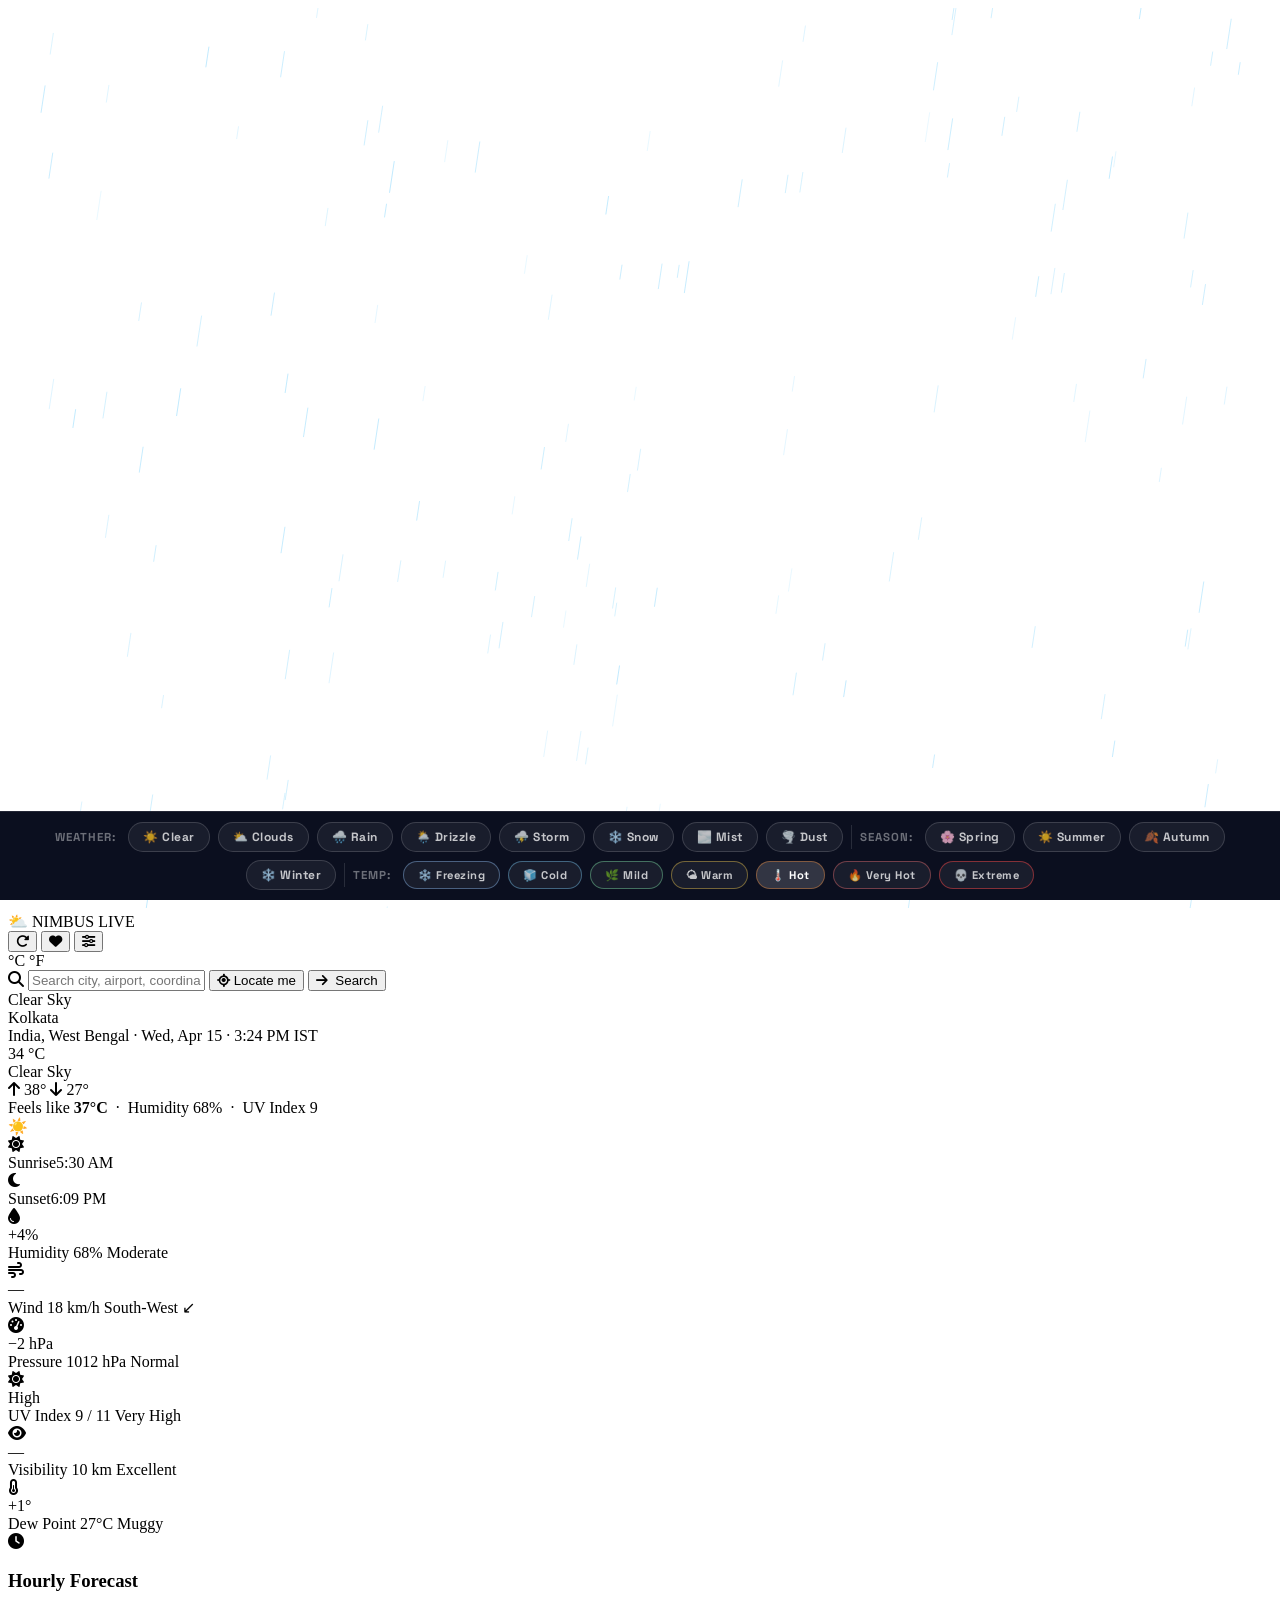
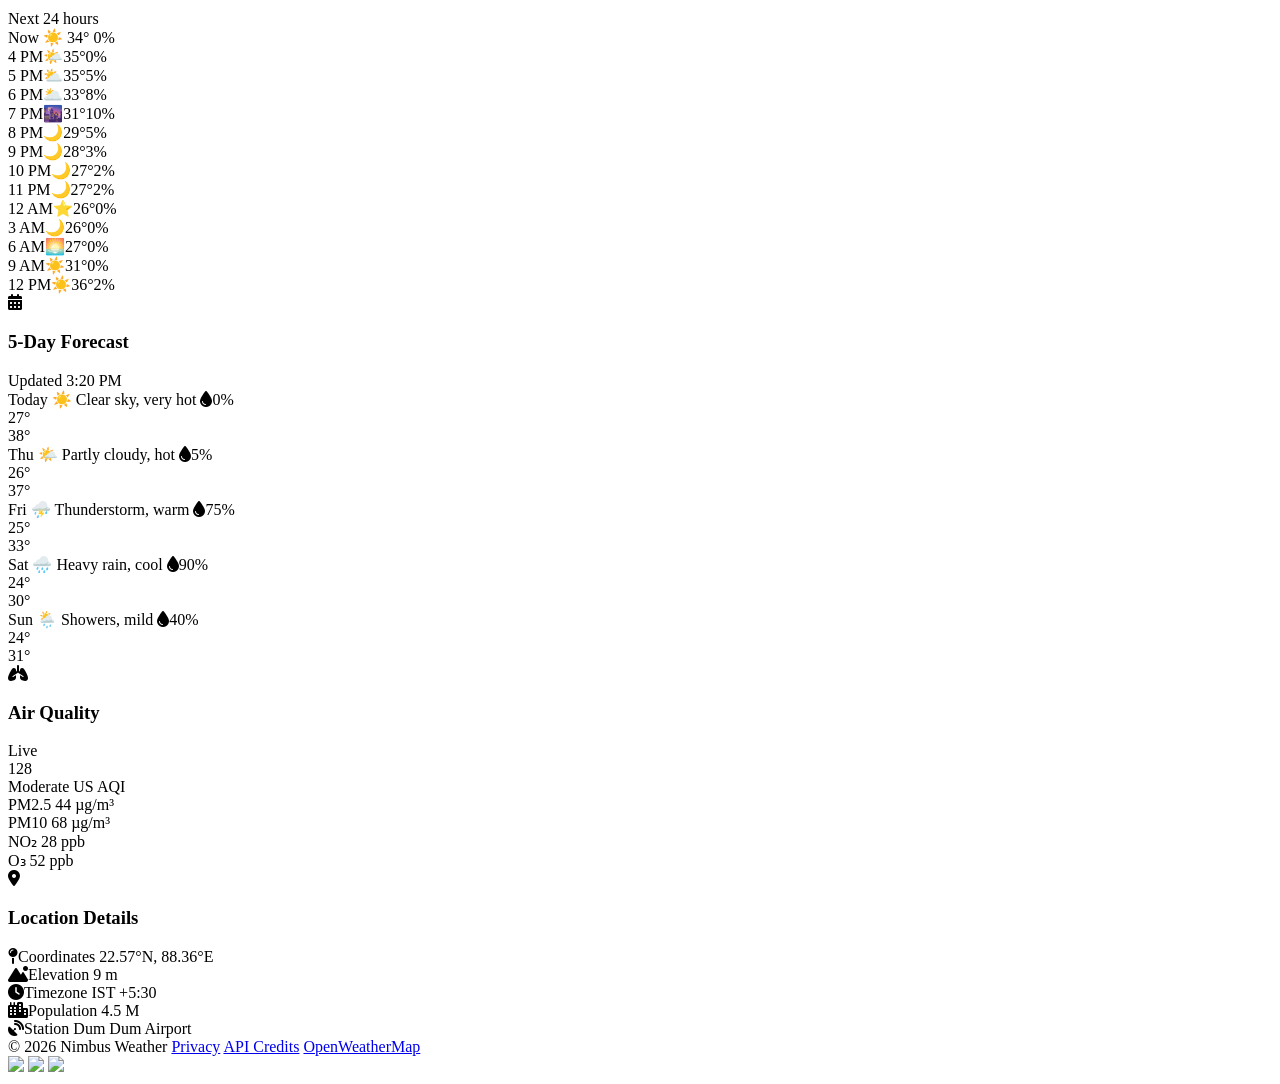
==== commit c24f276d: "Add sky and weather effect elements to index.html" ====
--- a/index.html
+++ b/index.html
@@ -640,3 +640,14 @@
 </script>
 </body>
 </html>
+
+
+
+<div class="sky">
+  <img src="https://i.imgur.com/U5AqP7P.png" class="cloud">
+  <img src="https://i.imgur.com/U5AqP7P.png" class="cloud">
+  <img src="https://i.imgur.com/U5AqP7P.png" class="cloud">
+</div>
+
+<div class="lightning"></div>
+<div class="sun-glow"></div>
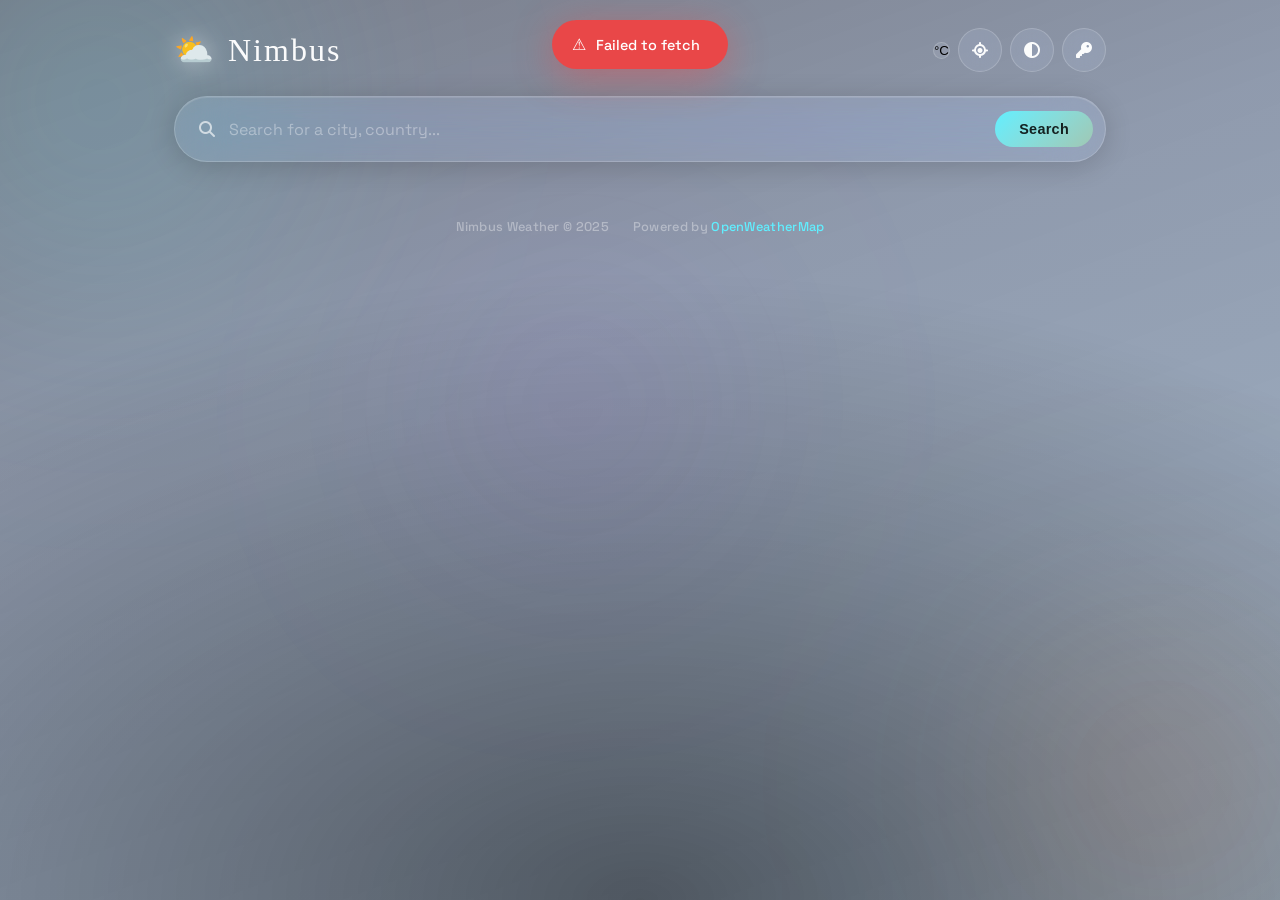
==== commit 3bad77a8: "Update print statement from 'Hello' to 'Goodbye'" ====
--- a/index.html
+++ b/index.html
@@ -1,653 +1,227 @@
 <!DOCTYPE html>
 <html lang="en">
 <head>
-<meta charset="UTF-8">
-<meta name="viewport" content="width=device-width, initial-scale=1.0">
-<title>Nimbus Weather — Premium Edition</title>
-<link rel="preconnect" href="https://fonts.googleapis.com">
-<link href="https://fonts.googleapis.com/css2?family=Outfit:wght@300;400;500;600;700;800;900&family=Space+Grotesk:wght@300;400;500;600;700&family=Bebas+Neue&display=swap" rel="stylesheet">
-<link rel="stylesheet" href="https://cdnjs.cloudflare.com/ajax/libs/font-awesome/6.5.0/css/all.min.css">
-<link rel="stylesheet" href="nimbus-weather-premium.css">
-<style>
-/* Demo controls */
-.demo-bar {
-  position: fixed;
-  bottom: 0; left: 0; right: 0;
-  z-index: 99999;
-  background: rgba(4,8,24,0.97);
-  border-top: 1px solid rgba(255,255,255,0.10);
-  backdrop-filter: blur(32px);
-  padding: 10px 16px;
-  display: flex;
-  align-items: center;
-  gap: 8px;
-  flex-wrap: wrap;
-  justify-content: center;
-}
-.demo-bar span {
-  font-family: 'Space Grotesk', sans-serif;
-  font-size: 0.72rem;
-  font-weight: 700;
-  color: rgba(255,255,255,0.4);
-  text-transform: uppercase;
-  letter-spacing: 1px;
-  margin-right: 4px;
-}
-.demo-btn {
-  font-family: 'Space Grotesk', sans-serif;
-  font-size: 0.75rem;
-  font-weight: 700;
-  letter-spacing: 0.5px;
-  padding: 6px 14px;
-  border-radius: 999px;
-  border: 1px solid rgba(255,255,255,0.15);
-  background: rgba(255,255,255,0.06);
-  color: rgba(255,255,255,0.75);
-  cursor: pointer;
-  transition: all 0.18s;
-}
-.demo-btn:hover, .demo-btn.active {
-  background: rgba(255,255,255,0.16);
-  border-color: rgba(255,255,255,0.35);
-  color: white;
-}
-.demo-btn.temp-btn { font-size: 0.7rem; }
-
-/* Temp specific colors */
-.demo-btn[data-temp="freezing"]  { border-color: rgba(147,197,253,0.4); }
-.demo-btn[data-temp="cold"]      { border-color: rgba(125,211,252,0.4); }
-.demo-btn[data-temp="mild"]      { border-color: rgba(134,239,172,0.4); }
-.demo-btn[data-temp="warm"]      { border-color: rgba(252,211,77,0.4); }
-.demo-btn[data-temp="hot"]       { border-color: rgba(251,146,60,0.4); }
-.demo-btn[data-temp="very-hot"]  { border-color: rgba(248,113,113,0.4); }
-.demo-btn[data-temp="extreme"]   { border-color: rgba(239,68,68,0.5); }
-
-.demo-sep { width: 1px; height: 24px; background: rgba(255,255,255,0.12); flex-shrink: 0; }
-</style>
+  <meta charset="UTF-8" />
+  <meta name="viewport" content="width=device-width, initial-scale=1.0"/>
+  <title>Nimbus — Weather Intelligence</title>
+  <link rel="stylesheet" href="style.css" />
+  <link rel="preconnect" href="https://fonts.googleapis.com">
+  <link rel="preconnect" href="https://fonts.gstatic.com" crossorigin>
+  <link href="https://fonts.googleapis.com/css2?family=Syne:wght@400;500;600;700;800&family=DM+Sans:wght@300;400;500&display=swap" rel="stylesheet">
+  <link rel="stylesheet" href="https://cdnjs.cloudflare.com/ajax/libs/font-awesome/6.5.0/css/all.min.css"/>
 </head>
-<body class="weather-clear season-summer">
-
-<!-- Animated background layers -->
-<div class="bg-layer" id="bg-layer"></div>
-<div class="aurora-layer"></div>
-<div class="bg-orbs">
-  <div class="orb orb1"></div>
-  <div class="orb orb2"></div>
-  <div class="orb orb3"></div>
-  <div class="orb orb4"></div>
-</div>
-<div class="lightning-overlay"></div>
-<canvas id="particles-canvas"></canvas>
-
-<!-- ── APP ─────────────────────────────────── -->
-<div class="app-wrapper">
-
-  <!-- Header -->
-  <header class="app-header">
-    <div class="logo">
-      <span class="logo-icon">⛅</span>
-      <span class="logo-text">NIMBUS</span>
-      <span class="logo-badge">LIVE</span>
-    </div>
-    <div class="header-right">
-      <button class="icon-btn" title="Refresh"><i class="fas fa-rotate-right"></i></button>
-      <button class="icon-btn" title="Favorites"><i class="fas fa-heart"></i></button>
-      <button class="icon-btn" title="Settings"><i class="fas fa-sliders"></i></button>
-      <div class="unit-toggle" onclick="toggleUnit(this)" title="Switch units">
-        <div class="unit-toggle-thumb" id="unitThumb" style="left:4px;width:42px;"></div>
-        <span class="unit-option active" id="unitC">°C</span>
-        <span class="unit-option" id="unitF">°F</span>
-      </div>
-    </div>
-  </header>
-
-  <!-- Search -->
-  <div class="search-section">
-    <div class="search-box">
-      <i class="fas fa-magnifying-glass search-icon"></i>
-      <input type="text" id="searchInput" placeholder="Search city, airport, coordinates…">
-      <button class="btn-locate"><i class="fas fa-location-crosshairs"></i> Locate me</button>
-      <button class="search-btn"><i class="fas fa-arrow-right"></i>&nbsp; Search</button>
+<body class="weather-clear" id="app-body">
+
+  <!-- Animated BG Layers -->
+  <div class="bg-layer" id="bg-layer"></div>
+  <div class="bg-orbs">
+    <div class="orb orb1"></div>
+    <div class="orb orb2"></div>
+    <div class="orb orb3"></div>
+  </div>
+
+  <!-- API Key Setup Modal -->
+  <div class="modal-overlay" id="apiModal">
+    <div class="modal-card">
+      <div class="modal-icon">🌤️</div>
+      <h2>Welcome to <span>Nimbus</span></h2>
+      <p>Enter your free <strong>OpenWeatherMap API key</strong> to get started with real-time weather data.</p>
+      <a href="https://openweathermap.org/api" target="_blank" class="get-key-link">→ Get a free API key here</a>
+      <input type="text" id="apiKeyInput" placeholder="Paste your API key..." />
+      <button class="btn-primary" id="saveApiKey">Launch Nimbus</button>
+      <small>Your key is stored only in your browser's localStorage.</small>
     </div>
   </div>
 
-  <!-- Main content -->
-  <div class="main-content show">
-
-    <!-- Hero Card -->
-    <div class="glass-card hero-card">
-      <div class="hero-left">
-        <div class="weather-badge"><div class="weather-badge-dot"></div>Clear Sky</div>
-        <div class="city-name">Kolkata</div>
-        <div class="country-date">
-          India, West Bengal <span class="dot">·</span> Wed, Apr 15 <span class="dot">·</span> 3:24 PM IST
-        </div>
-        <div class="temp-display">
-          <span id="tempValue" class="temp-freezing">34</span>
-          <span class="temp-unit">°C</span>
-        </div>
-        <div class="weather-desc">Clear sky · Strong sunshine</div>
-        <div class="temp-range">
-          <span class="temp-range-item temp-hi"><i class="fas fa-arrow-up"></i>&nbsp;38°</span>
-          <span class="temp-range-item temp-lo"><i class="fas fa-arrow-down"></i>&nbsp;27°</span>
-        </div>
-        <div class="feels-row">Feels like <strong>37°C</strong> &nbsp;·&nbsp; Humidity 68% &nbsp;·&nbsp; UV Index 9</div>
+  <!-- Main App -->
+  <div class="app-wrapper">
+
+    <!-- Header -->
+    <header class="app-header">
+      <div class="logo">
+        <span class="logo-icon">⛅</span>
+        <span class="logo-text">Nimbus</span>
       </div>
-      <div class="hero-right">
-        <div class="weather-icon-wrap">
-          <div class="icon-glow"></div>
-          <div class="big-icon">☀️</div>
-        </div>
-        <div class="sun-times">
-          <div class="sun-item">
-            <i class="fas fa-sun"></i>
-            <div><span class="sun-label">Sunrise</span><span class="sun-time">5:30 AM</span></div>
-          </div>
-          <div class="sun-item">
-            <i class="fas fa-moon"></i>
-            <div><span class="sun-label">Sunset</span><span class="sun-time">6:09 PM</span></div>
-          </div>
-        </div>
+      <div class="header-right">
+        <button class="unit-toggle" id="unitToggle" title="Toggle °C / °F">
+          <span id="unitLabel">°C</span>
+        </button>
+        <button class="icon-btn" id="geoBtn" title="Use my location">
+          <i class="fa-solid fa-location-crosshairs"></i>
+        </button>
+        <button class="icon-btn" id="themeBtn" title="Toggle theme">
+          <i class="fa-solid fa-circle-half-stroke"></i>
+        </button>
+        <button class="icon-btn" id="changeKeyBtn" title="Change API Key">
+          <i class="fa-solid fa-key"></i>
+        </button>
       </div>
+    </header>
+
+    <!-- Search Bar -->
+    <section class="search-section">
+      <div class="search-box">
+        <i class="fa-solid fa-magnifying-glass search-icon"></i>
+        <input type="text" id="searchInput" placeholder="Search for a city, country..." autocomplete="off" />
+        <button class="search-btn" id="searchBtn">Search</button>
+      </div>
+      <div class="suggestions-box" id="suggestionsBox"></div>
+    </section>
+
+    <!-- Loading Spinner -->
+    <div class="loading-overlay" id="loadingOverlay">
+      <div class="spinner"></div>
+      <p>Fetching weather data...</p>
     </div>
 
-    <!-- Stats Grid -->
-    <div class="stats-grid">
-      <div class="glass-card stat-card" data-tooltip="Current humidity level">
-        <div class="stat-top">
-          <div class="stat-icon-wrap blue"><i class="fas fa-droplet"></i></div>
-          <span class="stat-trend up">+4%</span>
-        </div>
-        <div class="stat-info">
-          <span class="stat-label">Humidity</span>
-          <span class="stat-value">68%</span>
-          <span class="stat-sub">Moderate</span>
-        </div>
-        <div class="stat-bar"><div class="stat-bar-fill" style="width:68%"></div></div>
-      </div>
-      <div class="glass-card stat-card" data-tooltip="Current wind speed">
-        <div class="stat-top">
-          <div class="stat-icon-wrap teal"><i class="fas fa-wind"></i></div>
-          <span class="stat-trend flat">—</span>
-        </div>
-        <div class="stat-info">
-          <span class="stat-label">Wind</span>
-          <span class="stat-value">18 km/h</span>
-          <span class="stat-sub">South-West ↙</span>
-        </div>
-        <div class="stat-bar"><div class="stat-bar-fill" style="width:30%"></div></div>
-      </div>
-      <div class="glass-card stat-card" data-tooltip="Atmospheric pressure">
-        <div class="stat-top">
-          <div class="stat-icon-wrap orange"><i class="fas fa-gauge-high"></i></div>
-          <span class="stat-trend down">−2 hPa</span>
-        </div>
-        <div class="stat-info">
-          <span class="stat-label">Pressure</span>
-          <span class="stat-value">1012 hPa</span>
-          <span class="stat-sub">Normal</span>
-        </div>
-        <div class="stat-bar"><div class="stat-bar-fill" style="width:52%"></div></div>
-      </div>
-      <div class="glass-card stat-card" data-tooltip="UV radiation index">
-        <div class="stat-top">
-          <div class="stat-icon-wrap amber"><i class="fas fa-sun"></i></div>
-          <span class="stat-trend up">High</span>
-        </div>
-        <div class="stat-info">
-          <span class="stat-label">UV Index</span>
-          <span class="stat-value">9 / 11</span>
-          <span class="stat-sub">Very High</span>
-        </div>
-        <div class="stat-bar"><div class="stat-bar-fill" style="width:82%"></div></div>
-      </div>
-      <div class="glass-card stat-card" data-tooltip="Visibility distance">
-        <div class="stat-top">
-          <div class="stat-icon-wrap purple"><i class="fas fa-eye"></i></div>
-          <span class="stat-trend flat">—</span>
-        </div>
-        <div class="stat-info">
-          <span class="stat-label">Visibility</span>
-          <span class="stat-value">10 km</span>
-          <span class="stat-sub">Excellent</span>
-        </div>
-        <div class="stat-bar"><div class="stat-bar-fill" style="width:100%"></div></div>
-      </div>
-      <div class="glass-card stat-card" data-tooltip="Dew point temperature">
-        <div class="stat-top">
-          <div class="stat-icon-wrap green"><i class="fas fa-temperature-half"></i></div>
-          <span class="stat-trend up">+1°</span>
-        </div>
-        <div class="stat-info">
-          <span class="stat-label">Dew Point</span>
-          <span class="stat-value">27°C</span>
-          <span class="stat-sub">Muggy</span>
-        </div>
-        <div class="stat-bar"><div class="stat-bar-fill" style="width:70%"></div></div>
-      </div>
-    </div>
-
-    <!-- Hourly Forecast -->
-    <div class="glass-card section-block">
-      <div class="section-header">
-        <div class="section-header-icon"><i class="fas fa-clock"></i></div>
-        <h3>Hourly Forecast</h3>
-        <span class="section-header-right">Next 24 hours</span>
-      </div>
-      <div class="hourly-scroll">
-        <div class="hourly-item now">
-          <span class="hourly-time">Now</span>
-          <span class="hourly-icon">☀️</span>
-          <span class="hourly-temp">34°</span>
-          <span class="hourly-rain">0%</span>
-        </div>
-        <div class="hourly-item"><span class="hourly-time">4 PM</span><span class="hourly-icon">🌤️</span><span class="hourly-temp">35°</span><span class="hourly-rain">0%</span></div>
-        <div class="hourly-item"><span class="hourly-time">5 PM</span><span class="hourly-icon">⛅</span><span class="hourly-temp">35°</span><span class="hourly-rain">5%</span></div>
-        <div class="hourly-item"><span class="hourly-time">6 PM</span><span class="hourly-icon">🌥️</span><span class="hourly-temp">33°</span><span class="hourly-rain">8%</span></div>
-        <div class="hourly-item"><span class="hourly-time">7 PM</span><span class="hourly-icon">🌆</span><span class="hourly-temp">31°</span><span class="hourly-rain">10%</span></div>
-        <div class="hourly-item"><span class="hourly-time">8 PM</span><span class="hourly-icon">🌙</span><span class="hourly-temp">29°</span><span class="hourly-rain">5%</span></div>
-        <div class="hourly-item"><span class="hourly-time">9 PM</span><span class="hourly-icon">🌙</span><span class="hourly-temp">28°</span><span class="hourly-rain">3%</span></div>
-        <div class="hourly-item"><span class="hourly-time">10 PM</span><span class="hourly-icon">🌙</span><span class="hourly-temp">27°</span><span class="hourly-rain">2%</span></div>
-        <div class="hourly-item"><span class="hourly-time">11 PM</span><span class="hourly-icon">🌙</span><span class="hourly-temp">27°</span><span class="hourly-rain">2%</span></div>
-        <div class="hourly-item"><span class="hourly-time">12 AM</span><span class="hourly-icon">⭐</span><span class="hourly-temp">26°</span><span class="hourly-rain">0%</span></div>
-        <div class="hourly-item"><span class="hourly-time">3 AM</span><span class="hourly-icon">🌙</span><span class="hourly-temp">26°</span><span class="hourly-rain">0%</span></div>
-        <div class="hourly-item"><span class="hourly-time">6 AM</span><span class="hourly-icon">🌅</span><span class="hourly-temp">27°</span><span class="hourly-rain">0%</span></div>
-        <div class="hourly-item"><span class="hourly-time">9 AM</span><span class="hourly-icon">☀️</span><span class="hourly-temp">31°</span><span class="hourly-rain">0%</span></div>
-        <div class="hourly-item"><span class="hourly-time">12 PM</span><span class="hourly-icon">☀️</span><span class="hourly-temp">36°</span><span class="hourly-rain">2%</span></div>
-      </div>
-    </div>
-
-    <!-- 5-Day Forecast -->
-    <div class="glass-card section-block">
-      <div class="section-header">
-        <div class="section-header-icon"><i class="fas fa-calendar-days"></i></div>
-        <h3>5-Day Forecast</h3>
-        <span class="section-header-right">Updated 3:20 PM</span>
-      </div>
-      <div class="forecast-list">
-        <div class="forecast-item today">
-          <span class="forecast-day">Today</span>
-          <span class="forecast-icon">☀️</span>
-          <span class="forecast-desc">Clear sky, very hot</span>
-          <span class="forecast-rain"><i class="fas fa-droplet"></i>0%</span>
-          <div class="forecast-bar-wrap">
-            <span class="forecast-min">27°</span>
-            <div class="forecast-bar"><div class="forecast-bar-fill" style="left:0;width:100%"></div></div>
-            <span class="forecast-max">38°</span>
-          </div>
-        </div>
-        <div class="forecast-item">
-          <span class="forecast-day">Thu</span>
-          <span class="forecast-icon">🌤️</span>
-          <span class="forecast-desc">Partly cloudy, hot</span>
-          <span class="forecast-rain"><i class="fas fa-droplet"></i>5%</span>
-          <div class="forecast-bar-wrap">
-            <span class="forecast-min">26°</span>
-            <div class="forecast-bar"><div class="forecast-bar-fill" style="left:5%;width:85%"></div></div>
-            <span class="forecast-max">37°</span>
-          </div>
-        </div>
-        <div class="forecast-item">
-          <span class="forecast-day">Fri</span>
-          <span class="forecast-icon">⛈️</span>
-          <span class="forecast-desc">Thunderstorm, warm</span>
-          <span class="forecast-rain"><i class="fas fa-droplet"></i>75%</span>
-          <div class="forecast-bar-wrap">
-            <span class="forecast-min">25°</span>
-            <div class="forecast-bar"><div class="forecast-bar-fill" style="left:10%;width:70%"></div></div>
-            <span class="forecast-max">33°</span>
-          </div>
-        </div>
-        <div class="forecast-item">
-          <span class="forecast-day">Sat</span>
-          <span class="forecast-icon">🌧️</span>
-          <span class="forecast-desc">Heavy rain, cool</span>
-          <span class="forecast-rain"><i class="fas fa-droplet"></i>90%</span>
-          <div class="forecast-bar-wrap">
-            <span class="forecast-min">24°</span>
-            <div class="forecast-bar"><div class="forecast-bar-fill" style="left:15%;width:60%"></div></div>
-            <span class="forecast-max">30°</span>
-          </div>
-        </div>
-        <div class="forecast-item">
-          <span class="forecast-day">Sun</span>
-          <span class="forecast-icon">🌦️</span>
-          <span class="forecast-desc">Showers, mild</span>
-          <span class="forecast-rain"><i class="fas fa-droplet"></i>40%</span>
-          <div class="forecast-bar-wrap">
-            <span class="forecast-min">24°</span>
-            <div class="forecast-bar"><div class="forecast-bar-fill" style="left:12%;width:65%"></div></div>
-            <span class="forecast-max">31°</span>
-          </div>
-        </div>
-      </div>
-    </div>
-
-    <!-- Bottom Grid -->
-    <div class="bottom-grid">
-
-      <!-- AQI -->
-      <div class="glass-card aqi-card">
-        <div class="aqi-header">
-          <div class="section-header" style="margin-bottom:0">
-            <div class="section-header-icon"><i class="fas fa-lungs"></i></div>
+    <!-- Error Toast -->
+    <div class="error-toast" id="errorToast"></div>
+
+    <!-- Main Content -->
+    <main class="main-content" id="mainContent" style="display:none">
+
+      <!-- Hero Section -->
+      <section class="hero-card glass-card">
+        <div class="hero-left">
+          <div class="city-name" id="cityName">—</div>
+          <div class="country-date">
+            <span id="countryName">—</span>
+            <span class="dot">•</span>
+            <span id="currentDate">—</span>
+          </div>
+          <div class="weather-main">
+            <div class="temp-display">
+              <span id="tempValue">—</span>
+              <span class="temp-unit" id="heroUnit">°C</span>
+            </div>
+            <div class="weather-desc" id="weatherDesc">—</div>
+          </div>
+          <div class="feels-row">
+            Feels like <strong id="feelsLike">—</strong> &nbsp;|&nbsp;
+            <span id="tempMinMax">—</span>
+          </div>
+        </div>
+        <div class="hero-right">
+          <div class="weather-icon-wrap" id="weatherIconWrap">
+            <div class="big-icon" id="bigIcon">⛅</div>
+          </div>
+          <div class="sun-times">
+            <div class="sun-item">
+              <i class="fa-solid fa-sun"></i>
+              <div>
+                <span class="sun-label">Sunrise</span>
+                <span id="sunrise">—</span>
+              </div>
+            </div>
+            <div class="sun-item">
+              <i class="fa-solid fa-moon"></i>
+              <div>
+                <span class="sun-label">Sunset</span>
+                <span id="sunset">—</span>
+              </div>
+            </div>
+          </div>
+        </div>
+      </section>
+
+      <!-- Stats Grid -->
+      <section class="stats-grid">
+        <div class="stat-card glass-card">
+          <i class="fa-solid fa-droplet stat-icon blue"></i>
+          <div class="stat-info">
+            <span class="stat-label">Humidity</span>
+            <span class="stat-value" id="humidity">—</span>
+          </div>
+          <div class="stat-bar"><div class="stat-bar-fill" id="humidityBar"></div></div>
+        </div>
+        <div class="stat-card glass-card">
+          <i class="fa-solid fa-wind stat-icon teal"></i>
+          <div class="stat-info">
+            <span class="stat-label">Wind Speed</span>
+            <span class="stat-value" id="windSpeed">—</span>
+          </div>
+          <div class="wind-dir" id="windDir"></div>
+        </div>
+        <div class="stat-card glass-card">
+          <i class="fa-solid fa-gauge stat-icon orange"></i>
+          <div class="stat-info">
+            <span class="stat-label">Pressure</span>
+            <span class="stat-value" id="pressure">—</span>
+          </div>
+        </div>
+        <div class="stat-card glass-card">
+          <i class="fa-solid fa-eye stat-icon purple"></i>
+          <div class="stat-info">
+            <span class="stat-label">Visibility</span>
+            <span class="stat-value" id="visibility">—</span>
+          </div>
+        </div>
+        <div class="stat-card glass-card">
+          <i class="fa-solid fa-cloud-rain stat-icon blue"></i>
+          <div class="stat-info">
+            <span class="stat-label">Cloud Cover</span>
+            <span class="stat-value" id="clouds">—</span>
+          </div>
+        </div>
+        <div class="stat-card glass-card">
+          <i class="fa-solid fa-compass stat-icon green"></i>
+          <div class="stat-info">
+            <span class="stat-label">Wind Dir.</span>
+            <span class="stat-value" id="windDeg">—</span>
+          </div>
+        </div>
+      </section>
+
+      <!-- Hourly Forecast -->
+      <section class="section-block glass-card">
+        <div class="section-header">
+          <i class="fa-solid fa-clock"></i>
+          <h3>24-Hour Forecast</h3>
+        </div>
+        <div class="hourly-scroll" id="hourlyScroll"></div>
+      </section>
+
+      <!-- 5-Day Forecast -->
+      <section class="section-block glass-card">
+        <div class="section-header">
+          <i class="fa-solid fa-calendar-days"></i>
+          <h3>5-Day Forecast</h3>
+        </div>
+        <div class="forecast-list" id="forecastList"></div>
+      </section>
+
+      <!-- Air Quality + Extra Info -->
+      <section class="bottom-grid">
+        <div class="glass-card aqi-card">
+          <div class="section-header">
+            <i class="fa-solid fa-lungs"></i>
             <h3>Air Quality</h3>
           </div>
-          <div class="aqi-live-badge"><div class="aqi-live-dot"></div>Live</div>
-        </div>
-        <div class="aqi-display">
-          <span class="aqi-index aqi-moderate" id="aqiIndex">128</span>
-          <div class="aqi-label-wrap">
-            <span class="aqi-label aqi-moderate">Moderate</span>
-            <span class="aqi-sub">US AQI</span>
-          </div>
-        </div>
-        <div class="aqi-gauge">
-          <div class="aqi-gauge-marker" style="left:40%"></div>
-        </div>
-        <div class="aqi-details">
-          <div class="aqi-detail-item">
-            <span class="aqi-detail-name">PM2.5</span>
-            <span class="aqi-detail-value">44 µg/m³</span>
-          </div>
-          <div class="aqi-detail-item">
-            <span class="aqi-detail-name">PM10</span>
-            <span class="aqi-detail-value">68 µg/m³</span>
-          </div>
-          <div class="aqi-detail-item">
-            <span class="aqi-detail-name">NO₂</span>
-            <span class="aqi-detail-value">28 ppb</span>
-          </div>
-          <div class="aqi-detail-item">
-            <span class="aqi-detail-name">O₃</span>
-            <span class="aqi-detail-value">52 ppb</span>
-          </div>
-        </div>
-      </div>
-
-      <!-- Location details -->
-      <div class="glass-card map-card">
-        <div class="section-header">
-          <div class="section-header-icon"><i class="fas fa-location-dot"></i></div>
-          <h3>Location Details</h3>
-        </div>
-        <div class="location-details">
-          <div class="loc-item">
-            <span class="loc-key"><i class="fas fa-map-pin"></i>Coordinates</span>
-            <span class="loc-val">22.57°N, 88.36°E</span>
-          </div>
-          <div class="loc-item">
-            <span class="loc-key"><i class="fas fa-mountain-sun"></i>Elevation</span>
-            <span class="loc-val">9 m</span>
-          </div>
-          <div class="loc-item">
-            <span class="loc-key"><i class="fas fa-clock"></i>Timezone</span>
-            <span class="loc-val">IST +5:30</span>
-          </div>
-          <div class="loc-item">
-            <span class="loc-key"><i class="fas fa-city"></i>Population</span>
-            <span class="loc-val">4.5 M</span>
-          </div>
-          <div class="loc-item">
-            <span class="loc-key"><i class="fas fa-satellite-dish"></i>Station</span>
-            <span class="loc-val">Dum Dum Airport</span>
-          </div>
-        </div>
-      </div>
-    </div>
-
-  </div><!-- /.main-content -->
-
-  <footer class="app-footer">
-    <span>© 2026 Nimbus Weather</span>
-    <a href="#">Privacy</a>
-    <a href="#">API Credits</a>
-    <a href="#">OpenWeatherMap</a>
-  </footer>
-</div>
-
-<!-- Demo switcher bar -->
-<div class="demo-bar">
-  <span>Weather:</span>
-  <button class="demo-btn active" onclick="setWeather('clear','☀️','Clear Sky')">☀️ Clear</button>
-  <button class="demo-btn" onclick="setWeather('clouds','⛅','Partly Cloudy')">⛅ Clouds</button>
-  <button class="demo-btn" onclick="setWeather('rain','🌧️','Rain')">🌧️ Rain</button>
-  <button class="demo-btn" onclick="setWeather('drizzle','🌦️','Drizzle')">🌦️ Drizzle</button>
-  <button class="demo-btn" onclick="setWeather('thunderstorm','⛈️','Thunderstorm')">⛈️ Storm</button>
-  <button class="demo-btn" onclick="setWeather('snow','❄️','Snow')">❄️ Snow</button>
-  <button class="demo-btn" onclick="setWeather('mist','🌫️','Mist')">🌫️ Mist</button>
-  <button class="demo-btn" onclick="setWeather('dust','🌪️','Dust')">🌪️ Dust</button>
-
-  <div class="demo-sep"></div>
-
-  <span>Season:</span>
-  <button class="demo-btn" onclick="setSeason('spring')">🌸 Spring</button>
-  <button class="demo-btn active" onclick="setSeason('summer')">☀️ Summer</button>
-  <button class="demo-btn" onclick="setSeason('autumn')">🍂 Autumn</button>
-  <button class="demo-btn" onclick="setSeason('winter')">❄️ Winter</button>
-
-  <div class="demo-sep"></div>
-
-  <span>Temp:</span>
-  <button class="demo-btn temp-btn" data-temp="freezing"  onclick="setTemp('freezing','-8°','-12°','1°')">❄️ Freezing</button>
-  <button class="demo-btn temp-btn" data-temp="cold"      onclick="setTemp('cold','8°','4°','14°')">🧊 Cold</button>
-  <button class="demo-btn temp-btn" data-temp="mild"      onclick="setTemp('mild','22°','18°','26°')">🌿 Mild</button>
-  <button class="demo-btn temp-btn" data-temp="warm"      onclick="setTemp('warm','28°','23°','32°')">🌤 Warm</button>
-  <button class="demo-btn temp-btn active" data-temp="hot"onclick="setTemp('hot','34°','27°','38°')">🌡️ Hot</button>
-  <button class="demo-btn temp-btn" data-temp="very-hot"  onclick="setTemp('very-hot','40°','33°','44°')">🔥 Very Hot</button>
-  <button class="demo-btn temp-btn" data-temp="extreme"   onclick="setTemp('extreme','47°','38°','52°')">💀 Extreme</button>
-</div>
-
-<script>
-/* ── WEATHER SWITCHER ───────────────────────────── */
-const WEATHER_ICONS = {
-  clear:'☀️', clouds:'⛅', rain:'🌧️', drizzle:'🌦️',
-  thunderstorm:'⛈️', snow:'❄️', mist:'🌫️', fog:'🌫️',
-  haze:'🌫️', dust:'🌪️', sand:'🌪️'
-};
-
-function setWeather(type, icon, desc) {
-  const body = document.body;
-  // Remove all weather classes
-  body.className = body.className.replace(/weather-\w+/g, '').trim();
-  body.classList.add('weather-' + type);
-  document.querySelector('.big-icon').textContent = icon || WEATHER_ICONS[type] || '🌤️';
-  document.querySelector('.weather-badge').innerHTML = `<div class="weather-badge-dot"></div>${desc}`;
-  document.querySelector('.weather-desc').textContent = desc;
-
-  // Update demo btn states
-  document.querySelectorAll('.demo-bar .demo-btn:not(.temp-btn)').forEach(b => b.classList.remove('active'));
-  event.target.classList.add('active');
-
-  // Special effects
-  stopParticles();
-  if (type === 'rain' || type === 'drizzle') startRain();
-  if (type === 'snow') startSnow();
-  if (type === 'mist' || type === 'fog') startFog();
-}
-
-/* ── SEASON SWITCHER ────────────────────────────── */
-function setSeason(season) {
-  const body = document.body;
-  body.className = body.className.replace(/season-\w+/g, '').trim();
-  body.classList.add('season-' + season);
-  document.querySelectorAll('.demo-bar .demo-btn:not(.temp-btn)').forEach(b => {
-    if (['spring','summer','autumn','winter'].some(s => b.textContent.toLowerCase().includes(s)))
-      b.classList.remove('active');
-  });
-  event.target.classList.add('active');
-}
-
-/* ── TEMPERATURE SWITCHER ───────────────────────── */
-const TEMP_DESCS = {
-  'freezing':'Bitterly cold','very-cold':'Very cold','cold':'Cold',
-  'cool':'Cool','mild':'Mild and pleasant','warm':'Warm','hot':'Hot & sunny',
-  'very-hot':'Very hot day','extreme':'Extreme heat warning'
-};
-function setTemp(band, temp, lo, hi) {
-  const tv = document.getElementById('tempValue');
-  tv.className = tv.className.replace(/temp-[\w-]+/g,'').trim();
-  tv.classList.add('temp-' + band);
-  tv.classList.add('num-updating');
-  tv.textContent = temp.replace('°','');
-  setTimeout(() => tv.classList.remove('num-updating'), 500);
-  document.querySelector('.weather-desc').textContent = TEMP_DESCS[band] || '';
-  document.querySelector('.temp-range').innerHTML = `
-    <span class="temp-range-item temp-hi"><i class="fas fa-arrow-up"></i>&nbsp;${hi}</span>
-    <span class="temp-range-item temp-lo"><i class="fas fa-arrow-down"></i>&nbsp;${lo}</span>
-  `;
-  document.querySelectorAll('.temp-btn').forEach(b => b.classList.remove('active'));
-  event.target.classList.add('active');
-}
-
-/* ── UNIT TOGGLE ────────────────────────────────── */
-let isCelsius = true;
-function toggleUnit(el) {
-  isCelsius = !isCelsius;
-  const thumb = document.getElementById('unitThumb');
-  const cEl   = document.getElementById('unitC');
-  const fEl   = document.getElementById('unitF');
-  if (isCelsius) {
-    thumb.style.left = '4px';
-    cEl.classList.add('active');
-    fEl.classList.remove('active');
-  } else {
-    thumb.style.left = 'calc(50% - 4px)';
-    cEl.classList.remove('active');
-    fEl.classList.add('active');
-  }
-}
-
-/* ── PARTICLES ENGINE ───────────────────────────── */
-const canvas = document.getElementById('particles-canvas');
-const ctx    = canvas.getContext('2d');
-let particles = [], animId = null, currentEffect = null;
-
-function resize() {
-  canvas.width  = window.innerWidth;
-  canvas.height = window.innerHeight;
-}
-resize();
-window.addEventListener('resize', resize);
-
-function stopParticles() {
-  if (animId) { cancelAnimationFrame(animId); animId = null; }
-  particles = [];
-  ctx.clearRect(0, 0, canvas.width, canvas.height);
-  currentEffect = null;
-}
-
-/* Rain */
-function startRain() {
-  currentEffect = 'rain';
-  for (let i = 0; i < 160; i++) {
-    particles.push({
-      x: Math.random() * canvas.width,
-      y: Math.random() * canvas.height,
-      len: 12 + Math.random() * 20,
-      speed: 12 + Math.random() * 8,
-      opacity: 0.2 + Math.random() * 0.4,
-    });
-  }
-  animateRain();
-}
-function animateRain() {
-  if (currentEffect !== 'rain') return;
-  ctx.clearRect(0, 0, canvas.width, canvas.height);
-  ctx.strokeStyle = '#7DD3FC';
-  particles.forEach(p => {
-    ctx.globalAlpha = p.opacity;
-    ctx.lineWidth = 0.8;
-    ctx.beginPath();
-    ctx.moveTo(p.x, p.y);
-    ctx.lineTo(p.x - p.len * 0.15, p.y + p.len);
-    ctx.stroke();
-    p.y += p.speed;
-    p.x -= p.speed * 0.1;
-    if (p.y > canvas.height) { p.y = -20; p.x = Math.random() * canvas.width; }
-  });
-  ctx.globalAlpha = 1;
-  animId = requestAnimationFrame(animateRain);
-}
-
-/* Snow */
-function startSnow() {
-  currentEffect = 'snow';
-  for (let i = 0; i < 100; i++) {
-    particles.push({
-      x: Math.random() * canvas.width,
-      y: Math.random() * canvas.height,
-      r: 1.5 + Math.random() * 3,
-      speed: 0.5 + Math.random() * 1.2,
-      drift: (Math.random() - 0.5) * 0.4,
-      opacity: 0.4 + Math.random() * 0.5,
-    });
-  }
-  animateSnow();
-}
-function animateSnow() {
-  if (currentEffect !== 'snow') return;
-  ctx.clearRect(0, 0, canvas.width, canvas.height);
-  particles.forEach(p => {
-    ctx.globalAlpha = p.opacity;
-    ctx.fillStyle = '#E0F2FE';
-    ctx.beginPath();
-    ctx.arc(p.x, p.y, p.r, 0, Math.PI * 2);
-    ctx.fill();
-    p.y += p.speed;
-    p.x += p.drift;
-    if (p.y > canvas.height) { p.y = -10; p.x = Math.random() * canvas.width; }
-  });
-  ctx.globalAlpha = 1;
-  animId = requestAnimationFrame(animateSnow);
-}
-
-/* Fog */
-function startFog() {
-  currentEffect = 'fog';
-  for (let i = 0; i < 14; i++) {
-    particles.push({
-      x: Math.random() * canvas.width * 1.5 - canvas.width * 0.25,
-      y: 80 + Math.random() * (canvas.height - 160),
-      w: 300 + Math.random() * 400,
-      h: 80 + Math.random() * 120,
-      speed: 0.1 + Math.random() * 0.2,
-      opacity: 0.04 + Math.random() * 0.06,
-    });
-  }
-  animateFog();
-}
-function animateFog() {
-  if (currentEffect !== 'fog') return;
-  ctx.clearRect(0, 0, canvas.width, canvas.height);
-  particles.forEach(p => {
-    const grad = ctx.createRadialGradient(p.x, p.y, 0, p.x, p.y, p.w / 2);
-    grad.addColorStop(0, `rgba(200,215,230,${p.opacity})`);
-    grad.addColorStop(1, 'rgba(200,215,230,0)');
-    ctx.fillStyle = grad;
-    ctx.beginPath();
-    ctx.ellipse(p.x, p.y, p.w / 2, p.h / 2, 0, 0, Math.PI * 2);
-    ctx.fill();
-    p.x += p.speed;
-    if (p.x > canvas.width + p.w) p.x = -p.w;
-  });
-  animId = requestAnimationFrame(animateFog);
-}
-
-/* Initial state */
-startRain();
-setWeather('clear','☀️','Clear Sky');
-</script>
+          <div class="aqi-display">
+            <div class="aqi-index" id="aqiIndex">—</div>
+            <div class="aqi-label" id="aqiLabel">—</div>
+          </div>
+          <div class="aqi-details" id="aqiDetails"></div>
+        </div>
+        <div class="glass-card map-card">
+          <div class="section-header">
+            <i class="fa-solid fa-location-dot"></i>
+            <h3>Location Details</h3>
+          </div>
+          <div class="location-details" id="locationDetails"></div>
+        </div>
+      </section>
+
+    </main>
+
+    <!-- Footer -->
+    <footer class="app-footer">
+      <span>Nimbus Weather &copy; 2025</span>
+      <span>Powered by <a href="https://openweathermap.org" target="_blank">OpenWeatherMap</a></span>
+    </footer>
+
+  </div>
+
+  <script src="app.js"></script>
 </body>
 </html>
-
-
-
-<div class="sky">
-  <img src="https://i.imgur.com/U5AqP7P.png" class="cloud">
-  <img src="https://i.imgur.com/U5AqP7P.png" class="cloud">
-  <img src="https://i.imgur.com/U5AqP7P.png" class="cloud">
-</div>
-
-<div class="lightning"></div>
-<div class="sun-glow"></div>
--- a/style.css
+++ b/style.css
@@ -0,0 +1,1918 @@
+/* =====================================================
+   NIMBUS WEATHER — PREMIUM EDITION v3.0
+   =====================================================
+   Seasonal themes · Animated particles · Dynamic BGs
+   Temperature-aware · Glassmorphism Pro · Micro UX
+   ===================================================== */
+
+/* ─── GOOGLE FONTS ─────────────────────────────────── */
+@import url('https://fonts.googleapis.com/css2?family=Outfit:wght@300;400;500;600;700;800;900&family=Space+Grotesk:wght@300;400;500;600;700&family=Bebas+Neue&display=swap');
+
+/* ─── DESIGN TOKENS ─────────────────────────────────── */
+:root {
+  --font-display:   'Bebas Neue', cursive;
+  --font-heading:   'Outfit', sans-serif;
+  --font-body:      'Space Grotesk', sans-serif;
+
+  /* Glass system */
+  --glass-bg:       rgba(255,255,255,0.09);
+  --glass-bg-hover: rgba(255,255,255,0.14);
+  --glass-border:   rgba(255,255,255,0.18);
+  --glass-border-h: rgba(255,255,255,0.34);
+  --glass-blur:     blur(28px) saturate(180%);
+  --glass-shadow:   0 8px 48px rgba(0,0,0,0.22), 0 1px 0 rgba(255,255,255,0.12) inset;
+
+  /* Typography */
+  --text-primary:   rgba(255,255,255,0.97);
+  --text-secondary: rgba(255,255,255,0.64);
+  --text-muted:     rgba(255,255,255,0.36);
+
+  /* Radii */
+  --r-xs:  8px;
+  --r-sm:  14px;
+  --r-md:  22px;
+  --r-lg:  32px;
+  --r-xl:  44px;
+  --r-pill:999px;
+
+  /* Motion */
+  --ease-spring: cubic-bezier(0.34, 1.56, 0.64, 1);
+  --ease-out:    cubic-bezier(0.16, 1, 0.3, 1);
+  --ease-in-out: cubic-bezier(0.4, 0, 0.2, 1);
+  --dur-fast:    0.18s;
+  --dur-med:     0.34s;
+  --dur-slow:    0.6s;
+}
+
+/* ─── RESET ──────────────────────────────────────────── */
+*,*::before,*::after { box-sizing:border-box; margin:0; padding:0; }
+html { scroll-behavior:smooth; -webkit-font-smoothing:antialiased; }
+body {
+  font-family: var(--font-body);
+  color: var(--text-primary);
+  min-height: 100vh;
+  overflow-x: hidden;
+  position: relative;
+}
+a { color: var(--accent,#60EFFF); text-decoration:none; }
+a:hover { text-decoration:underline; }
+img { display:block; max-width:100%; }
+
+/* ─────────────────────────────────────────────────────
+   1. WEATHER SCENE BACKGROUNDS
+   Each weather type gets its own cinematic photo +
+   overlay gradient for perfect text contrast.
+   ───────────────────────────────────────────────────── */
+
+/* ── CLEAR / SUNNY ────────────────────────────────── */
+.weather-clear .bg-layer {
+  background:
+    linear-gradient(
+      160deg,
+      rgba(6,12,34,0.55)   0%,
+      rgba(8,32,74,0.45)  40%,
+      rgba(12,60,110,0.38) 100%
+    ),
+    url('https://images.unsplash.com/photo-1504701954957-2010ec3bcec1?w=1800&auto=format&fit=crop&q=85')
+    center/cover no-repeat fixed;
+  --accent: #FFD966;
+  --accent2: #FF9A3C;
+  --particle-color: rgba(255,220,100,0.55);
+}
+
+/* ── PARTLY CLOUDY ────────────────────────────────── */
+.weather-clouds .bg-layer {
+  background:
+    linear-gradient(
+      150deg,
+      rgba(10,14,40,0.60) 0%,
+      rgba(30,50,90,0.50) 50%,
+      rgba(50,80,120,0.45) 100%
+    ),
+    url('https://images.unsplash.com/photo-1611928482473-7b27d24eab80?w=1800&auto=format&fit=crop&q=85')
+    center/cover no-repeat fixed;
+  --accent: #A8D8FF;
+  --accent2: #6EB5FF;
+  --particle-color: rgba(168,216,255,0.40);
+}
+
+/* ── RAIN ─────────────────────────────────────────── */
+.weather-rain .bg-layer {
+  background:
+    linear-gradient(
+      170deg,
+      rgba(4,8,20,0.72)  0%,
+      rgba(10,20,50,0.65) 50%,
+      rgba(18,36,72,0.58) 100%
+    ),
+    url('https://images.unsplash.com/photo-1519692933481-e162a57d6721?w=1800&auto=format&fit=crop&q=85')
+    center/cover no-repeat fixed;
+  --accent: #6ECAFF;
+  --accent2: #3BA8FF;
+  --particle-color: rgba(110,202,255,0.50);
+}
+
+/* ── DRIZZLE ──────────────────────────────────────── */
+.weather-drizzle .bg-layer {
+  background:
+    linear-gradient(
+      170deg,
+      rgba(8,14,30,0.68) 0%,
+      rgba(18,30,60,0.58) 60%,
+      rgba(28,48,80,0.50) 100%
+    ),
+    url('https://images.unsplash.com/photo-1534274988757-a28bf1a57c17?w=1800&auto=format&fit=crop&q=85')
+    center/cover no-repeat fixed;
+  --accent: #88D4FF;
+  --accent2: #55BBFF;
+  --particle-color: rgba(136,212,255,0.45);
+}
+
+/* ── THUNDERSTORM ─────────────────────────────────── */
+.weather-thunderstorm .bg-layer {
+  background:
+    linear-gradient(
+      160deg,
+      rgba(2,4,10,0.82)   0%,
+      rgba(10,5,30,0.72)  45%,
+      rgba(20,10,60,0.65) 100%
+    ),
+    url('https://images.unsplash.com/photo-1605727216801-e27ce1d0cc28?w=1800&auto=format&fit=crop&q=85')
+    center/cover no-repeat fixed;
+  --accent: #C084FC;
+  --accent2: #E879F9;
+  --particle-color: rgba(192,132,252,0.55);
+}
+
+/* ── SNOW ─────────────────────────────────────────── */
+.weather-snow .bg-layer {
+  background:
+    linear-gradient(
+      155deg,
+      rgba(8,18,50,0.58)  0%,
+      rgba(20,40,80,0.48) 50%,
+      rgba(40,70,110,0.42) 100%
+    ),
+    url('https://images.unsplash.com/photo-1517299321609-52687d1bc55a?w=1800&auto=format&fit=crop&q=85')
+    center/cover no-repeat fixed;
+  --accent: #C8E6FF;
+  --accent2: #A8D4FF;
+  --particle-color: rgba(220,240,255,0.80);
+}
+
+/* ── MIST / FOG ───────────────────────────────────── */
+.weather-mist .bg-layer,
+.weather-fog  .bg-layer,
+.weather-haze .bg-layer {
+  background:
+    linear-gradient(
+      150deg,
+      rgba(20,28,48,0.70) 0%,
+      rgba(36,52,76,0.60) 50%,
+      rgba(54,76,100,0.52) 100%
+    ),
+    url('https://images.unsplash.com/photo-1512290923902-8a9f81dc236c?w=1800&auto=format&fit=crop&q=85')
+    center/cover no-repeat fixed;
+  --accent: #B8D4E8;
+  --accent2: #8EB8D4;
+  --particle-color: rgba(184,212,232,0.35);
+}
+
+/* ── DUST / SAND ──────────────────────────────────── */
+.weather-dust .bg-layer,
+.weather-sand .bg-layer {
+  background:
+    linear-gradient(
+      150deg,
+      rgba(40,20,5,0.72)  0%,
+      rgba(80,40,10,0.62) 50%,
+      rgba(120,70,20,0.55) 100%
+    ),
+    url('https://images.unsplash.com/photo-1509316785289-025f5b846b35?w=1800&auto=format&fit=crop&q=85')
+    center/cover no-repeat fixed;
+  --accent: #FFC177;
+  --accent2: #FF9A3C;
+  --particle-color: rgba(255,180,80,0.40);
+}
+
+/* ── TORNADO / SQUALL ─────────────────────────────── */
+.weather-tornado .bg-layer,
+.weather-squall  .bg-layer {
+  background:
+    linear-gradient(
+      160deg,
+      rgba(5,5,12,0.80)   0%,
+      rgba(14,12,30,0.70) 50%,
+      rgba(28,24,56,0.62) 100%
+    ),
+    url('https://images.unsplash.com/photo-1504701954957-2010ec3bcec1?w=1800&auto=format&fit=crop&q=85')
+    center/cover no-repeat fixed;
+  --accent: #FF6B6B;
+  --accent2: #FF4444;
+  --particle-color: rgba(255,107,107,0.50);
+}
+
+/* ─────────────────────────────────────────────────────
+   2. SEASONAL THEMES
+   Classes added to <html> based on current date.
+   ───────────────────────────────────────────────────── */
+
+/* ── SPRING ───────────────────────────────────────── */
+.season-spring {
+  --season-tint: rgba(134,239,172,0.06);
+  --season-accent: #86EFAC;
+}
+.season-spring .bg-layer::after {
+  background: radial-gradient(ellipse 80% 50% at 50% 0%, rgba(134,239,172,0.12), transparent);
+}
+
+/* ── SUMMER ───────────────────────────────────────── */
+.season-summer {
+  --season-tint: rgba(252,211,77,0.06);
+  --season-accent: #FCD34D;
+}
+.season-summer .bg-layer::after {
+  background: radial-gradient(ellipse 80% 50% at 50% 0%, rgba(252,211,77,0.12), transparent);
+}
+
+/* ── AUTUMN / FALL ────────────────────────────────── */
+.season-autumn {
+  --season-tint: rgba(251,146,60,0.07);
+  --season-accent: #FB923C;
+}
+.season-autumn .bg-layer::after {
+  background: radial-gradient(ellipse 80% 50% at 50% 0%, rgba(251,146,60,0.14), transparent);
+}
+
+/* ── WINTER ───────────────────────────────────────── */
+.season-winter {
+  --season-tint: rgba(147,197,253,0.06);
+  --season-accent: #93C5FD;
+}
+.season-winter .bg-layer::after {
+  background: radial-gradient(ellipse 80% 50% at 50% 0%, rgba(147,197,253,0.12), transparent);
+}
+
+/* ─────────────────────────────────────────────────────
+   3. TEMPERATURE BANDS
+   Applied via JS class on hero card.
+   ───────────────────────────────────────────────────── */
+.temp-freezing  { --temp-color: #93C5FD; --temp-label: "Freezing"; }   /* < 0°C  */
+.temp-very-cold { --temp-color: #BAE6FD; --temp-label: "Very Cold"; }  /* 0–5    */
+.temp-cold      { --temp-color: #7DD3FC; --temp-label: "Cold"; }       /* 6–12   */
+.temp-cool      { --temp-color: #67E8F9; --temp-label: "Cool"; }       /* 13–17  */
+.temp-mild      { --temp-color: #86EFAC; --temp-label: "Mild"; }       /* 18–22  */
+.temp-warm      { --temp-color: #FCD34D; --temp-label: "Warm"; }       /* 23–28  */
+.temp-hot       { --temp-color: #FB923C; --temp-label: "Hot"; }        /* 29–35  */
+.temp-very-hot  { --temp-color: #F87171; --temp-label: "Very Hot"; }   /* 36–42  */
+.temp-extreme   { --temp-color: #EF4444; --temp-label: "Extreme Heat"; }/* > 42   */
+
+#tempValue {
+  color: var(--temp-color, var(--text-primary));
+  text-shadow: 0 0 60px color-mix(in srgb, var(--temp-color, #60EFFF) 50%, transparent);
+  transition: color 1s var(--ease-out), text-shadow 1s var(--ease-out);
+}
+
+/* ─────────────────────────────────────────────────────
+   4. AMBIENT LAYERS
+   ───────────────────────────────────────────────────── */
+.bg-layer {
+  position: fixed;
+  inset: 0;
+  z-index: 0;
+  transition: background 1.8s var(--ease-in-out);
+}
+.bg-layer::before,
+.bg-layer::after {
+  content: '';
+  position: absolute;
+  inset: 0;
+  pointer-events: none;
+  transition: background 1.8s var(--ease-in-out);
+}
+/* Vignette */
+.bg-layer::before {
+  background: radial-gradient(ellipse 120% 100% at 50% 100%, rgba(0,0,0,0.5) 0%, transparent 70%);
+}
+
+/* ─────────────────────────────────────────────────────
+   5. ANIMATED ORB SYSTEM
+   ───────────────────────────────────────────────────── */
+.bg-orbs {
+  position: fixed;
+  inset: 0;
+  z-index: 1;
+  overflow: hidden;
+  pointer-events: none;
+}
+
+.orb {
+  position: absolute;
+  border-radius: 50%;
+  filter: blur(90px);
+  animation: orbFloat 16s ease-in-out infinite;
+  mix-blend-mode: screen;
+}
+
+.orb1 {
+  width: 600px; height: 600px;
+  background: radial-gradient(circle, var(--accent, #60EFFF) 0%, transparent 70%);
+  opacity: 0.18;
+  top: -200px; left: -200px;
+  animation-duration: 20s;
+}
+.orb2 {
+  width: 480px; height: 480px;
+  background: radial-gradient(circle, var(--accent2, #FF8C42) 0%, transparent 70%);
+  opacity: 0.15;
+  bottom: -120px; right: -120px;
+  animation-duration: 24s;
+  animation-delay: -6s;
+}
+.orb3 {
+  width: 400px; height: 400px;
+  background: radial-gradient(circle, var(--particle-color, #a855f7) 0%, transparent 70%);
+  opacity: 0.12;
+  top: 45%; left: 45%;
+  transform: translate(-50%,-50%);
+  animation-duration: 18s;
+  animation-delay: -12s;
+}
+.orb4 {
+  width: 300px; height: 300px;
+  background: radial-gradient(circle, var(--accent, #60EFFF) 0%, transparent 70%);
+  opacity: 0.10;
+  top: 25%; right: 10%;
+  animation-duration: 22s;
+  animation-delay: -3s;
+}
+
+@keyframes orbFloat {
+  0%,100% { transform: translate(0, 0) scale(1); }
+  25%      { transform: translate(50px,-40px) scale(1.08); }
+  50%      { transform: translate(-30px, 30px) scale(0.94); }
+  75%      { transform: translate(20px, 50px) scale(1.04); }
+}
+
+/* ─────────────────────────────────────────────────────
+   6. PARTICLES CANVAS
+   ───────────────────────────────────────────────────── */
+#particles-canvas,
+.rain-canvas,
+.snow-canvas {
+  position: fixed;
+  inset: 0;
+  z-index: 2;
+  pointer-events: none;
+}
+
+/* ─────────────────────────────────────────────────────
+   7. LIGHTNING FLASH — THUNDERSTORM
+   ───────────────────────────────────────────────────── */
+.lightning-overlay {
+  position: fixed;
+  inset: 0;
+  z-index: 3;
+  pointer-events: none;
+  background: rgba(255,255,255,0);
+  animation: none;
+}
+.weather-thunderstorm .lightning-overlay {
+  animation: lightningFlash 6s ease-in-out infinite;
+}
+@keyframes lightningFlash {
+  0%,94%,100% { background: rgba(255,255,255,0); }
+  95%          { background: rgba(160,100,255,0.18); }
+  96%          { background: rgba(255,255,255,0); }
+  97%          { background: rgba(160,100,255,0.12); }
+  98%          { background: rgba(255,255,255,0); }
+}
+
+/* ─────────────────────────────────────────────────────
+   8. AURORA — CLEAR NIGHT
+   ───────────────────────────────────────────────────── */
+.aurora-layer {
+  position: fixed;
+  top: 0; left: 0; right: 0;
+  height: 60vh;
+  z-index: 1;
+  pointer-events: none;
+  opacity: 0;
+  transition: opacity 1s;
+  background:
+    radial-gradient(ellipse 120% 60% at 30% 0%, rgba(96,239,255,0.14), transparent 70%),
+    radial-gradient(ellipse 100% 50% at 70% 10%, rgba(168,85,247,0.10), transparent 70%),
+    radial-gradient(ellipse 80% 40% at 50% 5%, rgba(52,211,153,0.10), transparent 70%);
+  animation: auroraShimmer 12s ease-in-out infinite;
+}
+.weather-clear .aurora-layer { opacity: 1; }
+@keyframes auroraShimmer {
+  0%,100% { transform: scaleX(1) scaleY(1); opacity: 0.7; }
+  33%      { transform: scaleX(1.06) scaleY(1.1); opacity: 1; }
+  66%      { transform: scaleX(0.96) scaleY(0.95); opacity: 0.5; }
+}
+
+/* ─────────────────────────────────────────────────────
+   9. APP WRAPPER
+   ───────────────────────────────────────────────────── */
+.app-wrapper {
+  position: relative;
+  z-index: 10;
+  max-width: 980px;
+  margin: 0 auto;
+  padding: 0 20px 56px;
+}
+
+/* ─────────────────────────────────────────────────────
+   10. PREMIUM GLASS CARD
+   ───────────────────────────────────────────────────── */
+.glass-card {
+  background: var(--glass-bg);
+  border: 1px solid var(--glass-border);
+  backdrop-filter: var(--glass-blur);
+  -webkit-backdrop-filter: var(--glass-blur);
+  border-radius: var(--r-lg);
+  box-shadow: var(--glass-shadow);
+  transition:
+    transform var(--dur-med) var(--ease-out),
+    border-color var(--dur-med) var(--ease-out),
+    box-shadow var(--dur-med) var(--ease-out);
+  position: relative;
+  overflow: hidden;
+}
+/* Top edge highlight */
+.glass-card::before {
+  content: '';
+  position: absolute;
+  top: 0; left: 10%; right: 10%;
+  height: 1px;
+  background: linear-gradient(90deg, transparent, rgba(255,255,255,0.4), transparent);
+  pointer-events: none;
+}
+.glass-card:hover {
+  border-color: var(--glass-border-h);
+  transform: translateY(-3px);
+  box-shadow: 0 24px 80px rgba(0,0,0,0.28), 0 1px 0 rgba(255,255,255,0.16) inset;
+}
+
+/* Tinted variant for stats */
+.glass-card.tinted {
+  background: color-mix(in srgb, var(--accent, #60EFFF) 6%, rgba(255,255,255,0.06));
+  border-color: color-mix(in srgb, var(--accent, #60EFFF) 25%, rgba(255,255,255,0.15));
+}
+
+/* ─────────────────────────────────────────────────────
+   11. HEADER
+   ───────────────────────────────────────────────────── */
+.app-header {
+  display: flex;
+  justify-content: space-between;
+  align-items: center;
+  padding: 28px 0 24px;
+}
+
+.logo {
+  display: flex;
+  align-items: center;
+  gap: 12px;
+  font-family: var(--font-display);
+  font-size: 2rem;
+  letter-spacing: 2px;
+  color: var(--text-primary);
+  user-select: none;
+}
+.logo-icon {
+  font-size: 2rem;
+  filter: drop-shadow(0 0 12px rgba(255,255,255,0.5));
+  animation: logoPulse 3s ease-in-out infinite;
+}
+@keyframes logoPulse {
+  0%,100% { filter: drop-shadow(0 0 8px rgba(255,255,255,0.4)); }
+  50%      { filter: drop-shadow(0 0 20px rgba(255,255,255,0.8)); }
+}
+.logo-text { color: var(--text-primary); }
+.logo-badge {
+  font-family: var(--font-body);
+  font-size: 0.55rem;
+  font-weight: 700;
+  letter-spacing: 1.5px;
+  text-transform: uppercase;
+  padding: 3px 8px;
+  border-radius: var(--r-pill);
+  background: linear-gradient(135deg, var(--accent, #60EFFF), color-mix(in srgb, var(--accent, #60EFFF) 60%, var(--accent2, #FF8C42)));
+  color: rgba(0,0,0,0.85);
+  margin-left: 4px;
+  align-self: flex-end;
+  margin-bottom: 4px;
+}
+
+.header-right {
+  display: flex;
+  align-items: center;
+  gap: 8px;
+}
+
+/* ─────────────────────────────────────────────────────
+   12. BUTTON SYSTEM — PREMIUM
+   ───────────────────────────────────────────────────── */
+
+/* Base icon button */
+.icon-btn {
+  background: var(--glass-bg);
+  border: 1px solid var(--glass-border);
+  border-radius: 50%;
+  width: 44px; height: 44px;
+  display: flex; align-items: center; justify-content: center;
+  cursor: pointer;
+  color: var(--text-primary);
+  font-size: 1rem;
+  backdrop-filter: var(--glass-blur);
+  transition:
+    transform var(--dur-fast) var(--ease-spring),
+    background var(--dur-fast) var(--ease-in-out),
+    border-color var(--dur-fast) var(--ease-in-out),
+    box-shadow var(--dur-fast) var(--ease-in-out);
+  position: relative;
+  overflow: hidden;
+}
+.icon-btn::before {
+  content: '';
+  position: absolute;
+  inset: 0;
+  border-radius: inherit;
+  background: radial-gradient(circle at 50% 0%, rgba(255,255,255,0.15), transparent 70%);
+  opacity: 0;
+  transition: opacity var(--dur-fast);
+}
+.icon-btn:hover {
+  background: var(--glass-bg-hover);
+  border-color: var(--glass-border-h);
+  transform: scale(1.12) translateY(-1px);
+  box-shadow: 0 8px 24px rgba(0,0,0,0.2), 0 0 0 1px rgba(255,255,255,0.08);
+}
+.icon-btn:hover::before { opacity: 1; }
+.icon-btn:active { transform: scale(0.97); }
+
+/* ── UNIT TOGGLE ─────────────────────────────────── */
+.unit-toggle {
+  background: var(--glass-bg);
+  border: 1px solid var(--glass-border);
+  border-radius: var(--r-pill);
+  padding: 0;
+  cursor: pointer;
+  backdrop-filter: var(--glass-blur);
+  transition: transform var(--dur-fast) var(--ease-spring), box-shadow var(--dur-fast);
+  position: relative;
+  display: flex;
+  overflow: hidden;
+}
+.unit-toggle:hover { transform: scale(1.04); }
+.unit-toggle:active { transform: scale(0.98); }
+
+.unit-option {
+  font-family: var(--font-heading);
+  font-size: 0.88rem;
+  font-weight: 700;
+  padding: 8px 16px;
+  color: var(--text-secondary);
+  transition: color var(--dur-fast);
+  position: relative;
+  z-index: 1;
+  letter-spacing: 0.5px;
+  user-select: none;
+}
+.unit-option.active {
+  color: rgba(0,0,0,0.85);
+}
+.unit-toggle-thumb {
+  position: absolute;
+  top: 4px; bottom: 4px;
+  border-radius: var(--r-pill);
+  background: linear-gradient(135deg, var(--accent, #60EFFF), color-mix(in srgb, var(--accent, #60EFFF) 70%, var(--accent2, #FF8C42)));
+  box-shadow: 0 2px 12px color-mix(in srgb, var(--accent, #60EFFF) 60%, transparent);
+  transition: left var(--dur-med) var(--ease-spring), width var(--dur-med) var(--ease-spring);
+}
+
+/* ── SEARCH BUTTON ───────────────────────────────── */
+.search-btn {
+  background: linear-gradient(135deg, var(--accent, #60EFFF) 0%, color-mix(in srgb, var(--accent, #60EFFF) 60%, var(--accent2, #FF8C42)) 100%);
+  border: none;
+  border-radius: var(--r-pill);
+  padding: 10px 24px;
+  cursor: pointer;
+  color: rgba(0,0,0,0.85);
+  font-family: var(--font-heading);
+  font-size: 0.9rem;
+  font-weight: 700;
+  letter-spacing: 0.3px;
+  transition:
+    transform var(--dur-fast) var(--ease-spring),
+    box-shadow var(--dur-fast) var(--ease-in-out),
+    filter var(--dur-fast);
+  white-space: nowrap;
+  position: relative;
+  overflow: hidden;
+}
+.search-btn::before {
+  content: '';
+  position: absolute;
+  top: 0; left: -100%;
+  width: 100%; height: 100%;
+  background: linear-gradient(90deg, transparent, rgba(255,255,255,0.3), transparent);
+  transition: left 0.5s var(--ease-in-out);
+}
+.search-btn:hover {
+  transform: scale(1.06) translateY(-1px);
+  box-shadow: 0 8px 28px color-mix(in srgb, var(--accent, #60EFFF) 50%, transparent);
+  filter: brightness(1.08);
+}
+.search-btn:hover::before { left: 100%; }
+.search-btn:active { transform: scale(0.98); }
+
+/* ── PRIMARY / CTA BUTTON ────────────────────────── */
+.btn-primary {
+  width: 100%;
+  background: linear-gradient(135deg, var(--accent, #60EFFF) 0%, color-mix(in srgb, var(--accent, #60EFFF) 60%, var(--accent2, #FF8C42)) 100%);
+  border: none;
+  border-radius: var(--r-pill);
+  padding: 16px 28px;
+  cursor: pointer;
+  color: rgba(0,0,0,0.88);
+  font-family: var(--font-heading);
+  font-size: 1.05rem;
+  font-weight: 800;
+  letter-spacing: 0.4px;
+  transition:
+    transform var(--dur-fast) var(--ease-spring),
+    box-shadow var(--dur-fast) var(--ease-in-out),
+    filter var(--dur-fast);
+  margin-bottom: 18px;
+  position: relative;
+  overflow: hidden;
+}
+.btn-primary::after {
+  content: '';
+  position: absolute;
+  inset: 0;
+  border-radius: inherit;
+  background: linear-gradient(180deg, rgba(255,255,255,0.18) 0%, transparent 50%);
+}
+.btn-primary:hover {
+  transform: scale(1.03) translateY(-2px);
+  box-shadow: 0 12px 40px color-mix(in srgb, var(--accent, #60EFFF) 55%, transparent);
+  filter: brightness(1.06);
+}
+.btn-primary:active { transform: scale(0.99); }
+
+/* ── GHOST BUTTON ────────────────────────────────── */
+.btn-ghost {
+  background: var(--glass-bg);
+  border: 1px solid var(--glass-border);
+  border-radius: var(--r-pill);
+  padding: 12px 24px;
+  cursor: pointer;
+  color: var(--text-primary);
+  font-family: var(--font-heading);
+  font-size: 0.92rem;
+  font-weight: 600;
+  backdrop-filter: var(--glass-blur);
+  transition: transform var(--dur-fast) var(--ease-spring), background var(--dur-fast), border-color var(--dur-fast);
+}
+.btn-ghost:hover {
+  background: var(--glass-bg-hover);
+  border-color: var(--glass-border-h);
+  transform: translateY(-2px);
+}
+.btn-ghost:active { transform: scale(0.98); }
+
+/* ── LOCATION BUTTON ─────────────────────────────── */
+.btn-locate {
+  display: flex;
+  align-items: center;
+  gap: 8px;
+  background: rgba(255,255,255,0.07);
+  border: 1px dashed rgba(255,255,255,0.25);
+  border-radius: var(--r-pill);
+  padding: 8px 18px;
+  cursor: pointer;
+  color: var(--text-secondary);
+  font-family: var(--font-body);
+  font-size: 0.85rem;
+  font-weight: 500;
+  transition: all var(--dur-fast) var(--ease-out);
+}
+.btn-locate i { color: var(--accent, #60EFFF); font-size: 0.85rem; }
+.btn-locate:hover {
+  background: rgba(255,255,255,0.12);
+  border-style: solid;
+  border-color: var(--glass-border-h);
+  color: var(--text-primary);
+  transform: translateY(-1px);
+}
+
+/* ─────────────────────────────────────────────────────
+   13. SEARCH BAR
+   ───────────────────────────────────────────────────── */
+.search-section {
+  position: relative;
+  margin-bottom: 32px;
+}
+
+.search-box {
+  display: flex;
+  align-items: center;
+  gap: 14px;
+  background: var(--glass-bg);
+  border: 1px solid var(--glass-border);
+  backdrop-filter: var(--glass-blur);
+  border-radius: var(--r-pill);
+  padding: 14px 12px 14px 24px;
+  box-shadow: 0 4px 28px rgba(0,0,0,0.16), 0 1px 0 rgba(255,255,255,0.10) inset;
+  transition: border-color var(--dur-fast), box-shadow var(--dur-fast);
+}
+.search-box:focus-within {
+  border-color: color-mix(in srgb, var(--accent, #60EFFF) 70%, rgba(255,255,255,0.3));
+  box-shadow: 0 4px 40px color-mix(in srgb, var(--accent, #60EFFF) 25%, transparent), 0 1px 0 rgba(255,255,255,0.14) inset;
+}
+
+.search-icon {
+  color: var(--text-secondary);
+  font-size: 1rem;
+  flex-shrink: 0;
+  transition: color var(--dur-fast);
+}
+.search-box:focus-within .search-icon { color: var(--accent, #60EFFF); }
+
+#searchInput {
+  flex: 1;
+  background: transparent;
+  border: none;
+  outline: none;
+  font-family: var(--font-body);
+  font-size: 1rem;
+  color: var(--text-primary);
+  caret-color: var(--accent, #60EFFF);
+}
+#searchInput::placeholder { color: var(--text-muted); }
+
+/* Suggestions */
+.suggestions-box {
+  position: absolute;
+  top: calc(100% + 10px);
+  left: 0; right: 0;
+  background: rgba(8,16,36,0.97);
+  border: 1px solid var(--glass-border);
+  border-radius: var(--r-lg);
+  backdrop-filter: blur(40px) saturate(180%);
+  z-index: 100;
+  overflow: hidden;
+  box-shadow: 0 20px 60px rgba(0,0,0,0.5), 0 1px 0 rgba(255,255,255,0.08) inset;
+  display: none;
+  animation: dropIn var(--dur-med) var(--ease-spring);
+}
+.suggestions-box.show { display: block; }
+@keyframes dropIn {
+  from { transform: translateY(-10px) scale(0.97); opacity: 0; }
+  to   { transform: translateY(0) scale(1); opacity: 1; }
+}
+.suggestion-item {
+  padding: 14px 22px;
+  cursor: pointer;
+  display: flex;
+  align-items: center;
+  gap: 14px;
+  font-size: 0.95rem;
+  transition: background var(--dur-fast);
+  border-bottom: 1px solid rgba(255,255,255,0.05);
+}
+.suggestion-item:last-child { border-bottom: none; }
+.suggestion-item:hover { background: rgba(255,255,255,0.07); }
+.suggestion-item i {
+  color: var(--accent, #60EFFF);
+  font-size: 0.9rem;
+  width: 18px;
+  text-align: center;
+}
+.suggestion-item .s-country {
+  margin-left: auto;
+  font-size: 0.78rem;
+  color: var(--text-muted);
+  font-weight: 600;
+  letter-spacing: 0.5px;
+}
+
+/* ─────────────────────────────────────────────────────
+   14. LOADING
+   ───────────────────────────────────────────────────── */
+.loading-overlay {
+  display: none;
+  flex-direction: column;
+  align-items: center;
+  justify-content: center;
+  padding: 80px 20px;
+  gap: 20px;
+}
+.loading-overlay.show { display: flex; }
+
+.spinner {
+  width: 52px; height: 52px;
+  position: relative;
+}
+.spinner::before,
+.spinner::after {
+  content: '';
+  position: absolute;
+  border-radius: 50%;
+}
+.spinner::before {
+  inset: 0;
+  border: 2px solid rgba(255,255,255,0.08);
+}
+.spinner::after {
+  inset: 0;
+  border: 2px solid transparent;
+  border-top-color: var(--accent, #60EFFF);
+  animation: spin 0.7s linear infinite;
+  box-shadow: 0 0 12px color-mix(in srgb, var(--accent, #60EFFF) 60%, transparent);
+}
+@keyframes spin { to { transform: rotate(360deg); } }
+
+.loading-pulse {
+  display: flex;
+  gap: 8px;
+}
+.loading-dot {
+  width: 8px; height: 8px;
+  border-radius: 50%;
+  background: var(--accent, #60EFFF);
+  animation: pulseDot 1.2s ease-in-out infinite;
+}
+.loading-dot:nth-child(2) { animation-delay: 0.2s; }
+.loading-dot:nth-child(3) { animation-delay: 0.4s; }
+@keyframes pulseDot {
+  0%,80%,100% { transform: scale(0.6); opacity: 0.4; }
+  40%          { transform: scale(1); opacity: 1; }
+}
+.loading-overlay p {
+  color: var(--text-secondary);
+  font-size: 0.95rem;
+  font-weight: 500;
+  letter-spacing: 0.3px;
+}
+
+/* ─────────────────────────────────────────────────────
+   15. ERROR / NOTIFICATION TOASTS
+   ───────────────────────────────────────────────────── */
+.error-toast {
+  position: fixed;
+  top: 20px; left: 50%;
+  transform: translateX(-50%) translateY(-100px);
+  background: rgba(239,68,68,0.95);
+  color: white;
+  padding: 14px 28px 14px 20px;
+  border-radius: var(--r-pill);
+  font-size: 0.9rem;
+  font-weight: 500;
+  z-index: 9999;
+  transition: transform var(--dur-slow) var(--ease-spring);
+  backdrop-filter: blur(20px);
+  box-shadow: 0 8px 40px rgba(239,68,68,0.45);
+  text-align: center;
+  max-width: 90vw;
+  display: flex;
+  align-items: center;
+  gap: 10px;
+}
+.error-toast::before {
+  content: '⚠';
+  font-size: 1rem;
+}
+.error-toast.show { transform: translateX(-50%) translateY(0); }
+
+.success-toast {
+  position: fixed;
+  top: 20px; left: 50%;
+  transform: translateX(-50%) translateY(-100px);
+  background: rgba(34,197,94,0.95);
+  color: white;
+  padding: 14px 28px;
+  border-radius: var(--r-pill);
+  font-size: 0.9rem;
+  font-weight: 500;
+  z-index: 9999;
+  transition: transform var(--dur-slow) var(--ease-spring);
+  backdrop-filter: blur(20px);
+  box-shadow: 0 8px 40px rgba(34,197,94,0.40);
+}
+.success-toast.show { transform: translateX(-50%) translateY(0); }
+
+/* ─────────────────────────────────────────────────────
+   16. HERO CARD — MAIN WEATHER DISPLAY
+   ───────────────────────────────────────────────────── */
+.hero-card {
+  display: flex;
+  justify-content: space-between;
+  align-items: flex-start;
+  padding: 44px 48px;
+  margin-bottom: 24px;
+  gap: 24px;
+  position: relative;
+  overflow: hidden;
+}
+/* Hero background shimmer */
+.hero-card::after {
+  content: '';
+  position: absolute;
+  top: -50%; left: -50%;
+  width: 200%; height: 200%;
+  background: radial-gradient(ellipse 60% 60% at 80% 20%, color-mix(in srgb, var(--accent, #60EFFF) 8%, transparent), transparent 70%);
+  pointer-events: none;
+  animation: heroShimmer 8s ease-in-out infinite;
+}
+@keyframes heroShimmer {
+  0%,100% { transform: translate(0,0); }
+  50%      { transform: translate(-5%, 5%); }
+}
+
+.hero-left { flex: 1; }
+
+.city-name {
+  font-family: var(--font-heading);
+  font-size: clamp(2rem, 5vw, 3.4rem);
+  font-weight: 900;
+  line-height: 1.05;
+  margin-bottom: 8px;
+  letter-spacing: -1.5px;
+  background: linear-gradient(135deg, var(--text-primary) 40%, rgba(255,255,255,0.65));
+  -webkit-background-clip: text;
+  -webkit-text-fill-color: transparent;
+  background-clip: text;
+}
+
+.country-date {
+  color: var(--text-secondary);
+  font-size: 0.92rem;
+  font-weight: 500;
+  margin-bottom: 28px;
+  display: flex;
+  gap: 10px;
+  align-items: center;
+}
+.dot { color: var(--text-muted); }
+
+.temp-display {
+  display: flex;
+  align-items: flex-start;
+  gap: 2px;
+  line-height: 1;
+  margin-bottom: 12px;
+}
+#tempValue {
+  font-family: var(--font-display);
+  font-size: clamp(4.5rem, 13vw, 7rem);
+  font-weight: 400;
+  letter-spacing: -3px;
+  line-height: 0.9;
+  transition: color 1s var(--ease-out);
+}
+.temp-unit {
+  font-family: var(--font-display);
+  font-size: 2.2rem;
+  font-weight: 400;
+  margin-top: 14px;
+  color: var(--text-secondary);
+  letter-spacing: 0;
+}
+
+.weather-desc {
+  font-size: 1.15rem;
+  font-weight: 600;
+  color: var(--text-secondary);
+  text-transform: capitalize;
+  margin-bottom: 14px;
+  letter-spacing: 0.3px;
+}
+
+.temp-range {
+  display: flex;
+  align-items: center;
+  gap: 14px;
+  margin-bottom: 12px;
+}
+.temp-range-item {
+  display: flex;
+  align-items: center;
+  gap: 6px;
+  font-size: 0.9rem;
+  font-weight: 600;
+}
+.temp-range-item i { font-size: 0.8rem; }
+.temp-hi { color: #FF8C42; }
+.temp-lo { color: #60EFFF; }
+
+.feels-row {
+  font-size: 0.88rem;
+  color: var(--text-secondary);
+  display: flex;
+  align-items: center;
+  gap: 8px;
+}
+.feels-row strong { color: var(--text-primary); font-weight: 700; }
+
+/* ── WEATHER BADGE ───────────────────────────────── */
+.weather-badge {
+  display: inline-flex;
+  align-items: center;
+  gap: 6px;
+  font-family: var(--font-body);
+  font-size: 0.72rem;
+  font-weight: 700;
+  letter-spacing: 1px;
+  text-transform: uppercase;
+  padding: 5px 14px;
+  border-radius: var(--r-pill);
+  border: 1px solid rgba(255,255,255,0.2);
+  background: rgba(255,255,255,0.08);
+  color: var(--text-primary);
+  margin-bottom: 16px;
+  width: fit-content;
+  backdrop-filter: blur(12px);
+}
+.weather-badge-dot {
+  width: 6px; height: 6px;
+  border-radius: 50%;
+  background: var(--accent, #60EFFF);
+  animation: badgePulse 2s ease-in-out infinite;
+}
+@keyframes badgePulse {
+  0%,100% { opacity: 1; transform: scale(1); }
+  50%      { opacity: 0.5; transform: scale(0.7); }
+}
+
+/* ── HERO RIGHT ──────────────────────────────────── */
+.hero-right {
+  display: flex;
+  flex-direction: column;
+  align-items: center;
+  gap: 24px;
+  min-width: 170px;
+}
+
+.weather-icon-wrap {
+  position: relative;
+  display: flex;
+  align-items: center;
+  justify-content: center;
+}
+.big-icon {
+  font-size: clamp(5rem, 10vw, 7.5rem);
+  filter: drop-shadow(0 0 40px rgba(255,255,255,0.25));
+  animation: iconFloat 5s ease-in-out infinite;
+  position: relative;
+  z-index: 1;
+}
+.icon-glow {
+  position: absolute;
+  width: 120px; height: 120px;
+  border-radius: 50%;
+  background: radial-gradient(circle, color-mix(in srgb, var(--accent, #60EFFF) 25%, transparent), transparent 70%);
+  filter: blur(20px);
+  animation: iconFloat 5s ease-in-out infinite;
+}
+@keyframes iconFloat {
+  0%,100% { transform: translateY(0) rotate(0deg); }
+  33%      { transform: translateY(-14px) rotate(3deg); }
+  66%      { transform: translateY(-8px) rotate(-2deg); }
+}
+
+/* Sun times */
+.sun-times {
+  display: flex;
+  flex-direction: column;
+  gap: 10px;
+  width: 100%;
+}
+.sun-item {
+  display: flex;
+  align-items: center;
+  gap: 12px;
+  background: rgba(255,255,255,0.05);
+  padding: 11px 16px;
+  border-radius: var(--r-sm);
+  border: 1px solid rgba(255,255,255,0.08);
+  transition: background var(--dur-fast), border-color var(--dur-fast);
+}
+.sun-item:hover {
+  background: rgba(255,255,255,0.09);
+  border-color: rgba(255,255,255,0.14);
+}
+.sun-item i {
+  color: #FCD34D;
+  font-size: 0.95rem;
+  width: 18px;
+  text-align: center;
+}
+.sun-item div { display: flex; flex-direction: column; gap: 1px; }
+.sun-label {
+  font-size: 0.68rem;
+  color: var(--text-muted);
+  text-transform: uppercase;
+  letter-spacing: 0.8px;
+  font-weight: 600;
+}
+.sun-time {
+  font-size: 0.92rem;
+  font-weight: 700;
+  font-family: var(--font-heading);
+  color: var(--text-primary);
+}
+
+/* ─────────────────────────────────────────────────────
+   17. STATS GRID
+   ───────────────────────────────────────────────────── */
+.stats-grid {
+  display: grid;
+  grid-template-columns: repeat(3, 1fr);
+  gap: 16px;
+  margin-bottom: 24px;
+}
+
+.stat-card {
+  padding: 24px 24px 20px;
+  display: flex;
+  flex-direction: column;
+  gap: 12px;
+  cursor: default;
+  transition:
+    transform var(--dur-med) var(--ease-spring),
+    border-color var(--dur-med),
+    box-shadow var(--dur-med);
+}
+.stat-card:hover {
+  transform: translateY(-4px) scale(1.01);
+}
+
+.stat-top {
+  display: flex;
+  justify-content: space-between;
+  align-items: flex-start;
+}
+
+.stat-icon-wrap {
+  width: 42px; height: 42px;
+  border-radius: var(--r-sm);
+  display: flex;
+  align-items: center;
+  justify-content: center;
+  font-size: 1.2rem;
+}
+.stat-icon-wrap.blue   { background: rgba(96,239,255,0.12);  color: #60EFFF; }
+.stat-icon-wrap.teal   { background: rgba(52,211,153,0.12);  color: #34D399; }
+.stat-icon-wrap.orange { background: rgba(251,146,60,0.12);  color: #FB923C; }
+.stat-icon-wrap.purple { background: rgba(192,132,252,0.12); color: #C084FC; }
+.stat-icon-wrap.green  { background: rgba(134,239,172,0.12); color: #86EFAC; }
+.stat-icon-wrap.red    { background: rgba(248,113,113,0.12); color: #F87171; }
+.stat-icon-wrap.amber  { background: rgba(252,211,77,0.12);  color: #FCD34D; }
+
+.stat-trend {
+  font-size: 0.72rem;
+  font-weight: 700;
+  padding: 3px 8px;
+  border-radius: var(--r-pill);
+  letter-spacing: 0.3px;
+}
+.stat-trend.up   { background: rgba(134,239,172,0.15); color: #86EFAC; }
+.stat-trend.down { background: rgba(248,113,113,0.15); color: #F87171; }
+.stat-trend.flat { background: rgba(255,255,255,0.08); color: var(--text-muted); }
+
+.stat-info { display: flex; flex-direction: column; gap: 4px; }
+.stat-label {
+  font-size: 0.72rem;
+  color: var(--text-muted);
+  text-transform: uppercase;
+  letter-spacing: 1px;
+  font-weight: 600;
+}
+.stat-value {
+  font-family: var(--font-heading);
+  font-size: 1.5rem;
+  font-weight: 800;
+  line-height: 1;
+  letter-spacing: -0.5px;
+}
+.stat-sub {
+  font-size: 0.78rem;
+  color: var(--text-secondary);
+  font-weight: 500;
+}
+
+.stat-bar {
+  height: 3px;
+  background: rgba(255,255,255,0.08);
+  border-radius: var(--r-pill);
+  overflow: hidden;
+}
+.stat-bar-fill {
+  height: 100%;
+  border-radius: var(--r-pill);
+  background: linear-gradient(90deg, var(--accent, #60EFFF), color-mix(in srgb, var(--accent, #60EFFF) 60%, var(--accent2, #FF8C42)));
+  transition: width 1.2s var(--ease-out);
+  box-shadow: 0 0 8px color-mix(in srgb, var(--accent, #60EFFF) 60%, transparent);
+}
+
+/* ─────────────────────────────────────────────────────
+   18. SECTION BLOCKS
+   ───────────────────────────────────────────────────── */
+.section-block {
+  padding: 32px 36px;
+  margin-bottom: 24px;
+}
+.section-header {
+  display: flex;
+  align-items: center;
+  gap: 12px;
+  margin-bottom: 28px;
+}
+.section-header-icon {
+  width: 36px; height: 36px;
+  border-radius: var(--r-xs);
+  display: flex;
+  align-items: center;
+  justify-content: center;
+  background: rgba(255,255,255,0.07);
+  border: 1px solid rgba(255,255,255,0.10);
+  font-size: 1rem;
+  color: var(--accent, #60EFFF);
+}
+.section-header h3 {
+  font-family: var(--font-heading);
+  font-size: 1rem;
+  font-weight: 700;
+  letter-spacing: 0.3px;
+}
+.section-header-right {
+  margin-left: auto;
+  font-size: 0.78rem;
+  color: var(--text-muted);
+  font-weight: 500;
+}
+
+/* ─────────────────────────────────────────────────────
+   19. HOURLY FORECAST
+   ───────────────────────────────────────────────────── */
+.hourly-scroll {
+  display: flex;
+  gap: 10px;
+  overflow-x: auto;
+  padding-bottom: 10px;
+  scrollbar-width: thin;
+  scrollbar-color: rgba(255,255,255,0.12) transparent;
+}
+.hourly-scroll::-webkit-scrollbar { height: 3px; }
+.hourly-scroll::-webkit-scrollbar-thumb {
+  background: rgba(255,255,255,0.15);
+  border-radius: var(--r-pill);
+}
+
+.hourly-item {
+  flex: 0 0 78px;
+  display: flex;
+  flex-direction: column;
+  align-items: center;
+  gap: 7px;
+  padding: 16px 8px;
+  border-radius: var(--r-md);
+  border: 1px solid rgba(255,255,255,0.07);
+  background: rgba(255,255,255,0.04);
+  transition: all var(--dur-med) var(--ease-out);
+  cursor: default;
+  position: relative;
+  overflow: hidden;
+}
+.hourly-item::before {
+  content: '';
+  position: absolute;
+  inset: 0;
+  border-radius: inherit;
+  opacity: 0;
+  background: linear-gradient(180deg, rgba(255,255,255,0.07), transparent);
+  transition: opacity var(--dur-fast);
+}
+.hourly-item:hover {
+  background: rgba(255,255,255,0.09);
+  border-color: rgba(255,255,255,0.18);
+  transform: translateY(-4px);
+}
+.hourly-item:hover::before { opacity: 1; }
+.hourly-item.now {
+  background: color-mix(in srgb, var(--accent, #60EFFF) 10%, rgba(255,255,255,0.04));
+  border-color: color-mix(in srgb, var(--accent, #60EFFF) 50%, rgba(255,255,255,0.15));
+  box-shadow: 0 0 20px color-mix(in srgb, var(--accent, #60EFFF) 20%, transparent);
+}
+
+.hourly-time {
+  font-size: 0.72rem;
+  color: var(--text-muted);
+  font-weight: 700;
+  letter-spacing: 0.5px;
+  text-transform: uppercase;
+}
+.hourly-item.now .hourly-time { color: var(--accent, #60EFFF); }
+.hourly-icon { font-size: 1.6rem; }
+.hourly-temp {
+  font-family: var(--font-heading);
+  font-size: 0.95rem;
+  font-weight: 800;
+  letter-spacing: -0.3px;
+}
+.hourly-rain {
+  font-size: 0.68rem;
+  color: #7DD3FC;
+  font-weight: 600;
+  display: flex;
+  align-items: center;
+  gap: 2px;
+}
+.hourly-rain::before { content: '💧'; font-size: 0.6rem; }
+
+/* ─────────────────────────────────────────────────────
+   20. CHART AREA (mini temp curve)
+   ───────────────────────────────────────────────────── */
+.hourly-chart-wrap {
+  height: 64px;
+  margin: 0 -4px 20px;
+  position: relative;
+}
+.hourly-chart-wrap canvas { width: 100% !important; }
+
+/* ─────────────────────────────────────────────────────
+   21. 5-DAY FORECAST
+   ───────────────────────────────────────────────────── */
+.forecast-list {
+  display: flex;
+  flex-direction: column;
+  gap: 8px;
+}
+
+.forecast-item {
+  display: flex;
+  align-items: center;
+  gap: 18px;
+  padding: 16px 22px;
+  border-radius: var(--r-md);
+  border: 1px solid rgba(255,255,255,0.06);
+  background: rgba(255,255,255,0.03);
+  transition: all var(--dur-med) var(--ease-out);
+  cursor: default;
+}
+.forecast-item:hover {
+  background: rgba(255,255,255,0.07);
+  border-color: rgba(255,255,255,0.13);
+  transform: translateX(4px);
+}
+.forecast-item.today {
+  background: color-mix(in srgb, var(--accent, #60EFFF) 6%, rgba(255,255,255,0.03));
+  border-color: color-mix(in srgb, var(--accent, #60EFFF) 25%, rgba(255,255,255,0.08));
+}
+
+.forecast-day {
+  font-family: var(--font-heading);
+  font-weight: 800;
+  font-size: 0.92rem;
+  min-width: 56px;
+  letter-spacing: 0.2px;
+}
+.forecast-item.today .forecast-day { color: var(--accent, #60EFFF); }
+
+.forecast-icon { font-size: 1.7rem; filter: drop-shadow(0 2px 6px rgba(0,0,0,0.3)); }
+.forecast-desc {
+  flex: 1;
+  font-size: 0.86rem;
+  color: var(--text-secondary);
+  text-transform: capitalize;
+  font-weight: 500;
+}
+
+.forecast-rain {
+  font-size: 0.78rem;
+  color: #7DD3FC;
+  font-weight: 600;
+  min-width: 48px;
+  text-align: right;
+  display: flex;
+  align-items: center;
+  gap: 3px;
+  justify-content: flex-end;
+}
+.forecast-rain i { font-size: 0.7rem; }
+
+/* Temp range bar */
+.forecast-bar-wrap {
+  display: flex;
+  align-items: center;
+  gap: 8px;
+  min-width: 120px;
+}
+.forecast-min {
+  font-family: var(--font-heading);
+  font-size: 0.88rem;
+  font-weight: 500;
+  color: var(--text-muted);
+  min-width: 30px;
+  text-align: right;
+}
+.forecast-bar {
+  flex: 1;
+  height: 4px;
+  border-radius: var(--r-pill);
+  background: rgba(255,255,255,0.08);
+  overflow: hidden;
+  position: relative;
+}
+.forecast-bar-fill {
+  position: absolute;
+  height: 100%;
+  border-radius: var(--r-pill);
+  background: linear-gradient(90deg, #7DD3FC, #FB923C);
+  transition: all 1s var(--ease-out);
+}
+.forecast-max {
+  font-family: var(--font-heading);
+  font-size: 0.88rem;
+  font-weight: 800;
+  min-width: 30px;
+}
+
+/* ─────────────────────────────────────────────────────
+   22. BOTTOM GRID — AQI + DETAILS
+   ───────────────────────────────────────────────────── */
+.bottom-grid {
+  display: grid;
+  grid-template-columns: 1fr 1fr;
+  gap: 24px;
+  margin-bottom: 24px;
+}
+
+/* AQI Card */
+.aqi-card { padding: 32px 36px; }
+
+.aqi-header {
+  display: flex;
+  align-items: center;
+  justify-content: space-between;
+  margin-bottom: 20px;
+}
+.aqi-live-badge {
+  display: flex;
+  align-items: center;
+  gap: 6px;
+  font-size: 0.72rem;
+  font-weight: 700;
+  color: var(--text-muted);
+  letter-spacing: 0.8px;
+  text-transform: uppercase;
+}
+.aqi-live-dot {
+  width: 6px; height: 6px;
+  border-radius: 50%;
+  background: #86EFAC;
+  animation: livePulse 2s ease-in-out infinite;
+}
+@keyframes livePulse {
+  0%,100% { opacity: 1; box-shadow: 0 0 0 0 rgba(134,239,172,0.5); }
+  50%      { opacity: 0.7; box-shadow: 0 0 0 6px rgba(134,239,172,0); }
+}
+
+.aqi-display {
+  display: flex;
+  align-items: baseline;
+  gap: 16px;
+  margin-bottom: 20px;
+}
+.aqi-index {
+  font-family: var(--font-display);
+  font-size: 4rem;
+  font-weight: 400;
+  letter-spacing: -2px;
+  line-height: 1;
+}
+.aqi-label-wrap { display: flex; flex-direction: column; gap: 2px; }
+.aqi-label { font-size: 1rem; font-weight: 800; font-family: var(--font-heading); }
+.aqi-sub   { font-size: 0.78rem; color: var(--text-muted); font-weight: 500; }
+
+/* AQI Colors */
+.aqi-good     { color: #86EFAC; --aqi-color: #86EFAC; }
+.aqi-moderate { color: #FCD34D; --aqi-color: #FCD34D; }
+.aqi-poor     { color: #FB923C; --aqi-color: #FB923C; }
+.aqi-bad      { color: #F87171; --aqi-color: #F87171; }
+.aqi-very-bad { color: #C084FC; --aqi-color: #C084FC; }
+.aqi-hazardous{ color: #FF6B6B; --aqi-color: #FF6B6B; }
+
+.aqi-gauge {
+  height: 6px;
+  background: linear-gradient(90deg, #86EFAC, #FCD34D, #FB923C, #F87171, #C084FC);
+  border-radius: var(--r-pill);
+  margin-bottom: 20px;
+  position: relative;
+}
+.aqi-gauge-marker {
+  position: absolute;
+  top: 50%;
+  transform: translate(-50%, -50%);
+  width: 14px; height: 14px;
+  border-radius: 50%;
+  background: white;
+  border: 3px solid rgba(0,0,0,0.5);
+  box-shadow: 0 0 10px rgba(255,255,255,0.5);
+  transition: left 1s var(--ease-out);
+}
+
+.aqi-details {
+  display: grid;
+  grid-template-columns: 1fr 1fr;
+  gap: 12px;
+}
+.aqi-detail-item {
+  background: rgba(255,255,255,0.04);
+  border: 1px solid rgba(255,255,255,0.07);
+  border-radius: var(--r-sm);
+  padding: 12px 14px;
+  display: flex;
+  flex-direction: column;
+  gap: 3px;
+}
+.aqi-detail-name {
+  font-size: 0.68rem;
+  color: var(--text-muted);
+  text-transform: uppercase;
+  letter-spacing: 0.8px;
+  font-weight: 600;
+}
+.aqi-detail-value {
+  font-family: var(--font-heading);
+  font-size: 1rem;
+  font-weight: 800;
+}
+
+/* Location / Info card */
+.map-card { padding: 32px 36px; }
+
+.location-details {
+  display: flex;
+  flex-direction: column;
+  gap: 0;
+}
+.loc-item {
+  display: flex;
+  justify-content: space-between;
+  align-items: center;
+  padding: 12px 0;
+  border-bottom: 1px solid rgba(255,255,255,0.06);
+}
+.loc-item:last-child { border-bottom: none; padding-bottom: 0; }
+.loc-key {
+  display: flex;
+  align-items: center;
+  gap: 8px;
+  font-size: 0.80rem;
+  color: var(--text-muted);
+  text-transform: uppercase;
+  letter-spacing: 0.7px;
+  font-weight: 600;
+}
+.loc-key i { font-size: 0.75rem; color: var(--accent, #60EFFF); width: 14px; text-align: center; }
+.loc-val {
+  font-family: var(--font-heading);
+  font-size: 0.92rem;
+  font-weight: 700;
+}
+
+/* ─────────────────────────────────────────────────────
+   23. MODAL / API KEY
+   ───────────────────────────────────────────────────── */
+.modal-overlay {
+  position: fixed;
+  inset: 0;
+  background: rgba(0,0,0,0.75);
+  backdrop-filter: blur(24px);
+  z-index: 9999;
+  display: flex;
+  align-items: center;
+  justify-content: center;
+  padding: 20px;
+}
+.modal-overlay.hidden { display: none; }
+
+.modal-card {
+  background: rgba(8,16,40,0.97);
+  border: 1px solid rgba(255,255,255,0.14);
+  border-radius: var(--r-xl);
+  padding: 52px 44px;
+  max-width: 460px;
+  width: 100%;
+  text-align: center;
+  box-shadow: 0 48px 100px rgba(0,0,0,0.6), 0 1px 0 rgba(255,255,255,0.08) inset;
+  animation: modalIn var(--dur-slow) var(--ease-spring);
+  position: relative;
+  overflow: hidden;
+}
+.modal-card::before {
+  content: '';
+  position: absolute;
+  top: 0; left: 10%; right: 10%;
+  height: 1px;
+  background: linear-gradient(90deg, transparent, rgba(255,255,255,0.35), transparent);
+}
+@keyframes modalIn {
+  from { transform: scale(0.85) translateY(20px); opacity: 0; }
+  to   { transform: scale(1) translateY(0); opacity: 1; }
+}
+
+.modal-icon { font-size: 4rem; margin-bottom: 20px; line-height: 1; }
+.modal-card h2 {
+  font-family: var(--font-heading);
+  font-size: 2rem;
+  font-weight: 900;
+  margin-bottom: 14px;
+  letter-spacing: -0.5px;
+}
+.modal-card h2 span { color: var(--accent, #60EFFF); }
+.modal-card p {
+  color: var(--text-secondary);
+  font-size: 0.95rem;
+  line-height: 1.7;
+  margin-bottom: 16px;
+}
+.get-key-link {
+  display: inline-flex;
+  align-items: center;
+  gap: 6px;
+  font-size: 0.88rem;
+  margin-bottom: 28px;
+  color: var(--accent, #60EFFF);
+  font-weight: 700;
+  text-decoration: none;
+  padding: 7px 18px;
+  border-radius: var(--r-pill);
+  border: 1px solid color-mix(in srgb, var(--accent, #60EFFF) 30%, transparent);
+  background: color-mix(in srgb, var(--accent, #60EFFF) 8%, transparent);
+  transition: all var(--dur-fast);
+}
+.get-key-link:hover {
+  background: color-mix(in srgb, var(--accent, #60EFFF) 14%, transparent);
+  border-color: color-mix(in srgb, var(--accent, #60EFFF) 55%, transparent);
+  text-decoration: none;
+}
+
+.modal-card input[type="text"],
+.modal-card input[type="password"] {
+  width: 100%;
+  background: rgba(255,255,255,0.06);
+  border: 1px solid rgba(255,255,255,0.14);
+  border-radius: var(--r-md);
+  padding: 16px 20px;
+  font-family: var(--font-body);
+  font-size: 0.95rem;
+  color: var(--text-primary);
+  outline: none;
+  margin-bottom: 16px;
+  transition: border-color var(--dur-fast), box-shadow var(--dur-fast);
+  caret-color: var(--accent, #60EFFF);
+}
+.modal-card input:focus {
+  border-color: color-mix(in srgb, var(--accent, #60EFFF) 60%, rgba(255,255,255,0.2));
+  box-shadow: 0 0 0 3px color-mix(in srgb, var(--accent, #60EFFF) 15%, transparent);
+}
+.modal-card input::placeholder { color: var(--text-muted); }
+
+.modal-card small {
+  color: var(--text-muted);
+  font-size: 0.76rem;
+  line-height: 1.6;
+  display: block;
+  margin-top: 4px;
+}
+
+#apiModal { display: none !important; }
+
+/* ─────────────────────────────────────────────────────
+   24. FOOTER
+   ───────────────────────────────────────────────────── */
+.app-footer {
+  text-align: center;
+  padding: 24px 0 0;
+  color: var(--text-muted);
+  font-size: 0.80rem;
+  display: flex;
+  justify-content: center;
+  gap: 24px;
+  flex-wrap: wrap;
+  font-weight: 500;
+  letter-spacing: 0.3px;
+}
+.app-footer a { color: var(--accent, #60EFFF); }
+.app-footer a:hover { text-decoration: none; color: var(--text-primary); }
+
+/* ─────────────────────────────────────────────────────
+   25. ENTRANCE ANIMATIONS
+   ───────────────────────────────────────────────────── */
+.main-content.show > * {
+  animation: fadeUpIn var(--dur-slow) var(--ease-out) both;
+}
+.main-content.show > *:nth-child(1)  { animation-delay: 0.04s; }
+.main-content.show > *:nth-child(2)  { animation-delay: 0.08s; }
+.main-content.show > *:nth-child(3)  { animation-delay: 0.12s; }
+.main-content.show > *:nth-child(4)  { animation-delay: 0.16s; }
+.main-content.show > *:nth-child(5)  { animation-delay: 0.20s; }
+.main-content.show > *:nth-child(6)  { animation-delay: 0.24s; }
+.main-content.show > *:nth-child(7)  { animation-delay: 0.28s; }
+.main-content.show > *:nth-child(8)  { animation-delay: 0.32s; }
+
+@keyframes fadeUpIn {
+  from { opacity: 0; transform: translateY(28px) scale(0.98); }
+  to   { opacity: 1; transform: translateY(0) scale(1); }
+}
+
+/* ─────────────────────────────────────────────────────
+   26. DARK / LIGHT MODE TOGGLE
+   ───────────────────────────────────────────────────── */
+body.light-mode {
+  --glass-bg:       rgba(255,255,255,0.55);
+  --glass-bg-hover: rgba(255,255,255,0.70);
+  --glass-border:   rgba(0,0,0,0.12);
+  --glass-border-h: rgba(0,0,0,0.22);
+  --glass-blur:     blur(28px) saturate(200%);
+  --glass-shadow:   0 8px 48px rgba(0,0,0,0.10), 0 1px 0 rgba(255,255,255,0.9) inset;
+  --text-primary:   rgba(10,20,50,0.95);
+  --text-secondary: rgba(10,20,50,0.60);
+  --text-muted:     rgba(10,20,50,0.35);
+}
+
+/* ─────────────────────────────────────────────────────
+   27. SPECIAL EFFECTS OVERRIDES PER WEATHER
+   ───────────────────────────────────────────────────── */
+
+/* Snow: blue tint on glass */
+.weather-snow .glass-card {
+  background: color-mix(in srgb, rgba(147,197,253,0.08), rgba(255,255,255,0.07));
+  border-color: rgba(200,230,255,0.20);
+}
+
+/* Thunderstorm: purple tint */
+.weather-thunderstorm .glass-card {
+  background: color-mix(in srgb, rgba(192,132,252,0.06), rgba(255,255,255,0.07));
+  border-color: rgba(192,132,252,0.18);
+}
+
+/* Clear / sunny: warm golden tint */
+.weather-clear .hero-card {
+  background: color-mix(in srgb, rgba(255,215,0,0.06), var(--glass-bg));
+  border-color: rgba(255,215,0,0.18);
+}
+
+/* Rain: slightly cooler */
+.weather-rain .stat-bar-fill {
+  background: linear-gradient(90deg, #60A5FA, #38BDF8);
+}
+
+/* ─────────────────────────────────────────────────────
+   28. MICRO-INTERACTIONS
+   ───────────────────────────────────────────────────── */
+
+/* Number change pop */
+@keyframes numPop {
+  0%   { transform: scale(1); }
+  40%  { transform: scale(1.06); }
+  100% { transform: scale(1); }
+}
+.num-updating { animation: numPop 0.4s var(--ease-spring); }
+
+/* Skeleton loader */
+.skeleton {
+  background: linear-gradient(90deg, rgba(255,255,255,0.05) 25%, rgba(255,255,255,0.12) 50%, rgba(255,255,255,0.05) 75%);
+  background-size: 200% 100%;
+  animation: shimmer 1.6s infinite;
+  border-radius: var(--r-sm);
+  color: transparent !important;
+  pointer-events: none;
+  user-select: none;
+}
+@keyframes shimmer {
+  from { background-position: 200% 0; }
+  to   { background-position: -200% 0; }
+}
+
+/* Tooltip */
+[data-tooltip] { position: relative; cursor: default; }
+[data-tooltip]::after {
+  content: attr(data-tooltip);
+  position: absolute;
+  bottom: calc(100% + 10px);
+  left: 50%;
+  transform: translateX(-50%) translateY(4px);
+  background: rgba(8,16,40,0.95);
+  border: 1px solid rgba(255,255,255,0.12);
+  border-radius: var(--r-sm);
+  padding: 8px 14px;
+  font-size: 0.78rem;
+  font-weight: 500;
+  color: var(--text-primary);
+  white-space: nowrap;
+  opacity: 0;
+  pointer-events: none;
+  transition: opacity var(--dur-fast), transform var(--dur-fast);
+  backdrop-filter: blur(20px);
+  z-index: 999;
+  box-shadow: 0 8px 24px rgba(0,0,0,0.3);
+}
+[data-tooltip]:hover::after {
+  opacity: 1;
+  transform: translateX(-50%) translateY(0);
+}
+
+/* ─────────────────────────────────────────────────────
+   29. SCROLLBAR — GLOBAL
+   ───────────────────────────────────────────────────── */
+::-webkit-scrollbar { width: 6px; height: 6px; }
+::-webkit-scrollbar-track { background: transparent; }
+::-webkit-scrollbar-thumb {
+  background: rgba(255,255,255,0.14);
+  border-radius: var(--r-pill);
+}
+::-webkit-scrollbar-thumb:hover { background: rgba(255,255,255,0.25); }
+
+/* ─────────────────────────────────────────────────────
+   30. RESPONSIVE
+   ───────────────────────────────────────────────────── */
+@media (max-width: 768px) {
+  .app-wrapper { padding: 0 14px 44px; }
+
+  .hero-card {
+    flex-direction: column;
+    padding: 28px 26px;
+  }
+  .hero-right {
+    flex-direction: row;
+    width: 100%;
+    justify-content: space-between;
+    min-width: unset;
+  }
+  .sun-times { flex-direction: row; gap: 8px; }
+
+  .stats-grid { grid-template-columns: repeat(2, 1fr); gap: 12px; }
+
+  .bottom-grid { grid-template-columns: 1fr; gap: 16px; }
+
+  .section-block { padding: 24px 22px; }
+
+  .forecast-desc { display: none; }
+  .forecast-bar-wrap { min-width: 90px; }
+
+  .modal-card { padding: 40px 24px; }
+}
+
+@media (max-width: 480px) {
+  .stats-grid { grid-template-columns: 1fr 1fr; }
+  .hero-right { flex-direction: column; align-items: flex-start; }
+  .sun-times  { flex-direction: row; flex-wrap: wrap; }
+  .big-icon   { font-size: 5rem; }
+  .city-name  { font-size: 2rem; }
+  #tempValue  { font-size: 5rem; }
+  .logo       { font-size: 1.6rem; }
+  .logo-badge { display: none; }
+}
+
+@media (min-width: 1200px) {
+  .stats-grid { grid-template-columns: repeat(6, 1fr); }
+  .app-wrapper { padding: 0 24px 64px; }
+}
+
+/* ─────────────────────────────────────────────────────
+   31. PRINT
+   ───────────────────────────────────────────────────── */
+@media print {
+  .bg-layer, .bg-orbs, .aurora-layer,
+  .lightning-overlay, #particles-canvas { display: none !important; }
+  body { background: white; color: black; }
+  .glass-card {
+    background: white;
+    border: 1px solid #ddd;
+    box-shadow: none;
+    backdrop-filter: none;
+  }
+  var(--text-primary)   { color: black !important; }
+  var(--text-secondary) { color: #555 !important; }
+}
+
+/* ─── END OF FILE ──────────────────────────────────── 
+
+
+
+#apiModal {
+  display: none !important;
+}
+
+
+#bg-layer {
+  background: url("https://images.openai.com/static-rsc-4/kO8h1ileZEwa0nCd1F61vDSlGnDyxib4YlH2ZcJTOpAjXOWi0opU5lTetMus6_YvX5B6XPpF5cEVPGhe-kdk1jYXqXVnhfo7RU6yHomzwNkRXdVr5S49pWpuEZPh7K0KVRQil6Bf4n2RmH_Xl9bW9C7uVSrmPq_VlOMJDsOyTjYv-tMu1IZLQqBjjQ4o18S_?purpose=inline") no-repeat center/cover;
+}
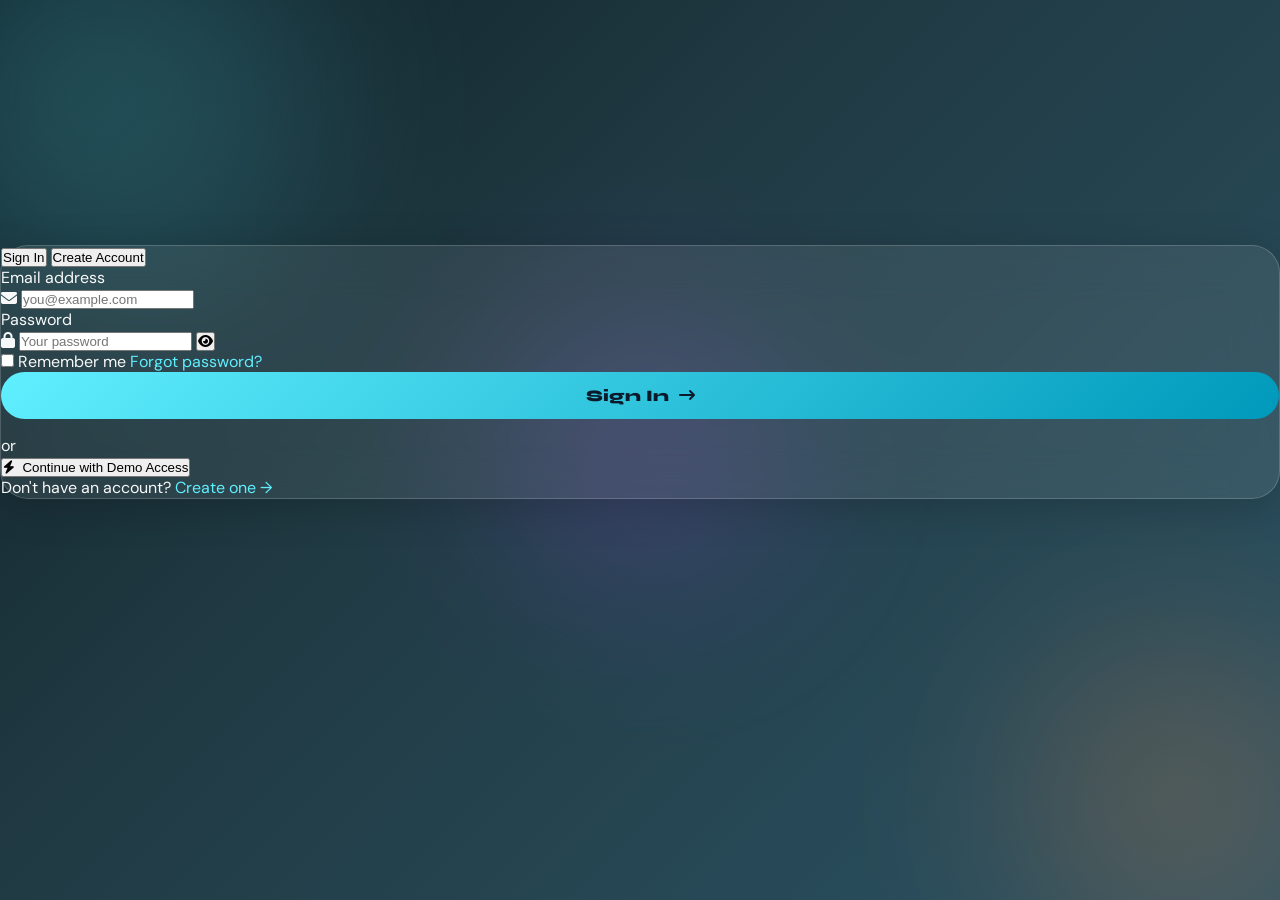
==== commit b955c401: "Change title to 'Nimbus — Sign In' and update layout" ====
--- a/index.html
+++ b/index.html
@@ -3,225 +3,338 @@
 <head>
   <meta charset="UTF-8" />
   <meta name="viewport" content="width=device-width, initial-scale=1.0"/>
-  <title>Nimbus — Weather Intelligence</title>
+  <title>Nimbus — Sign In</title>
   <link rel="stylesheet" href="style.css" />
   <link rel="preconnect" href="https://fonts.googleapis.com">
   <link rel="preconnect" href="https://fonts.gstatic.com" crossorigin>
   <link href="https://fonts.googleapis.com/css2?family=Syne:wght@400;500;600;700;800&family=DM+Sans:wght@300;400;500&display=swap" rel="stylesheet">
   <link rel="stylesheet" href="https://cdnjs.cloudflare.com/ajax/libs/font-awesome/6.5.0/css/all.min.css"/>
+  <script>
+    /* Redirect immediately if already logged in */
+    if (localStorage.getItem('nimbus_session')) window.location.href = 'index.html';
+  </script>
 </head>
-<body class="weather-clear" id="app-body">
-
-  <!-- Animated BG Layers -->
-  <div class="bg-layer" id="bg-layer"></div>
+<body class="weather-clear">
+
+  <div class="bg-layer"></div>
   <div class="bg-orbs">
     <div class="orb orb1"></div>
     <div class="orb orb2"></div>
     <div class="orb orb3"></div>
   </div>
 
-  <!-- API Key Setup Modal -->
-  <div class="modal-overlay" id="apiModal">
-    <div class="modal-card">
-      <div class="modal-icon">🌤️</div>
-      <h2>Welcome to <span>Nimbus</span></h2>
-      <p>Enter your free <strong>OpenWeatherMap API key</strong> to get started with real-time weather data.</p>
-      <a href="https://openweathermap.org/api" target="_blank" class="get-key-link">→ Get a free API key here</a>
-      <input type="text" id="apiKeyInput" placeholder="Paste your API key..." />
-      <button class="btn-primary" id="saveApiKey">Launch Nimbus</button>
-      <small>Your key is stored only in your browser's localStorage.</small>
+  <div class="auth-page">
+
+    <!-- ===== LEFT PANEL: Branding ===== -->
+    <div class="auth-left">
+      <div class="auth-brand-inner">
+
+        <div class="logo auth-logo">
+          <span class="logo-icon">⛅</span>
+          <span class="logo-text">Nimbus</span>
+        </div>
+
+        <h1 class="auth-tagline">Weather<br/><span>Intelligence</span></h1>
+
+        <p class="auth-sub">
+          Real-time forecasts, air quality data, hourly &amp; 5-day outlooks —
+          all in a stunning, fully customisable interface.
+        </p>
+
+        <div class="auth-features">
+          <div class="auth-feature">
+            <span class="af-icon"><i class="fa-solid fa-cloud-sun"></i></span>
+            <span>Live worldwide weather data</span>
+          </div>
+          <div class="auth-feature">
+            <span class="af-icon"><i class="fa-solid fa-clock-rotate-left"></i></span>
+            <span>24-hour hourly forecast</span>
+          </div>
+          <div class="auth-feature">
+            <span class="af-icon"><i class="fa-solid fa-lungs"></i></span>
+            <span>Air Quality Index &amp; pollutants</span>
+          </div>
+          <div class="auth-feature">
+            <span class="af-icon"><i class="fa-solid fa-location-crosshairs"></i></span>
+            <span>GPS auto-detect location</span>
+          </div>
+          <div class="auth-feature">
+            <span class="af-icon"><i class="fa-solid fa-palette"></i></span>
+            <span>Fully customisable UI</span>
+          </div>
+        </div>
+
+      </div>
     </div>
-  </div>
-
-  <!-- Main App -->
-  <div class="app-wrapper">
-
-    <!-- Header -->
-    <header class="app-header">
-      <div class="logo">
-        <span class="logo-icon">⛅</span>
-        <span class="logo-text">Nimbus</span>
+
+    <!-- ===== RIGHT PANEL: Auth Form ===== -->
+    <div class="auth-right">
+      <div class="auth-card glass-card">
+
+        <!-- Tab Switcher -->
+        <div class="auth-tabs">
+          <button class="auth-tab active" data-tab="login">Sign In</button>
+          <button class="auth-tab" data-tab="signup">Create Account</button>
+        </div>
+
+        <!-- ===== LOGIN FORM ===== -->
+        <form class="auth-form" id="loginForm" novalidate>
+
+          <div class="form-group">
+            <label class="form-label" for="loginEmail">Email address</label>
+            <div class="input-wrap">
+              <i class="fa-solid fa-envelope input-icon"></i>
+              <input
+                type="email"
+                id="loginEmail"
+                class="form-input"
+                placeholder="you@example.com"
+                autocomplete="email"
+              />
+            </div>
+            <span class="form-error" id="loginEmailErr"></span>
+          </div>
+
+          <div class="form-group">
+            <label class="form-label" for="loginPass">Password</label>
+            <div class="input-wrap">
+              <i class="fa-solid fa-lock input-icon"></i>
+              <input
+                type="password"
+                id="loginPass"
+                class="form-input"
+                placeholder="Your password"
+                autocomplete="current-password"
+              />
+              <button type="button" class="toggle-pw" aria-label="Show/hide password">
+                <i class="fa-solid fa-eye"></i>
+              </button>
+            </div>
+            <span class="form-error" id="loginPassErr"></span>
+          </div>
+
+          <div class="form-row-space">
+            <label class="check-label">
+              <input type="checkbox" id="rememberMe" />
+              <span>Remember me</span>
+            </label>
+            <a href="#" class="forgot-link">Forgot password?</a>
+          </div>
+
+          <button type="submit" class="btn-primary auth-submit">
+            Sign In &nbsp;<i class="fa-solid fa-arrow-right-long"></i>
+          </button>
+
+          <div class="auth-divider"><span>or</span></div>
+
+          <button type="button" class="demo-btn" id="demoBtn">
+            <i class="fa-solid fa-bolt"></i>&nbsp; Continue with Demo Access
+          </button>
+
+        </form>
+
+        <!-- ===== SIGNUP FORM ===== -->
+        <form class="auth-form" id="signupForm" style="display:none" novalidate>
+
+          <div class="form-group">
+            <label class="form-label" for="signupName">Full name</label>
+            <div class="input-wrap">
+              <i class="fa-solid fa-user input-icon"></i>
+              <input
+                type="text"
+                id="signupName"
+                class="form-input"
+                placeholder="Your full name"
+                autocomplete="name"
+              />
+            </div>
+            <span class="form-error" id="signupNameErr"></span>
+          </div>
+
+          <div class="form-group">
+            <label class="form-label" for="signupEmail">Email address</label>
+            <div class="input-wrap">
+              <i class="fa-solid fa-envelope input-icon"></i>
+              <input
+                type="email"
+                id="signupEmail"
+                class="form-input"
+                placeholder="you@example.com"
+                autocomplete="email"
+              />
+            </div>
+            <span class="form-error" id="signupEmailErr"></span>
+          </div>
+
+          <div class="form-group">
+            <label class="form-label" for="signupPass">Password</label>
+            <div class="input-wrap">
+              <i class="fa-solid fa-lock input-icon"></i>
+              <input
+                type="password"
+                id="signupPass"
+                class="form-input"
+                placeholder="Min. 8 characters"
+              />
+              <button type="button" class="toggle-pw" aria-label="Show/hide password">
+                <i class="fa-solid fa-eye"></i>
+              </button>
+            </div>
+            <span class="form-error" id="signupPassErr"></span>
+          </div>
+
+          <div class="form-group">
+            <label class="form-label" for="signupConfirm">Confirm password</label>
+            <div class="input-wrap">
+              <i class="fa-solid fa-lock input-icon"></i>
+              <input
+                type="password"
+                id="signupConfirm"
+                class="form-input"
+                placeholder="Repeat your password"
+              />
+            </div>
+            <span class="form-error" id="signupConfirmErr"></span>
+          </div>
+
+          <div class="form-row-space">
+            <label class="check-label">
+              <input type="checkbox" id="agreeTerms" />
+              <span>I agree to the <a href="#">Terms of Service</a></span>
+            </label>
+          </div>
+
+          <button type="submit" class="btn-primary auth-submit">
+            Create Account &nbsp;<i class="fa-solid fa-arrow-right-long"></i>
+          </button>
+
+        </form>
+
+        <!-- Switch note -->
+        <p class="auth-switch-note" id="switchNote">
+          Don't have an account? <a href="#" id="switchLink">Create one →</a>
+        </p>
+
       </div>
-      <div class="header-right">
-        <button class="unit-toggle" id="unitToggle" title="Toggle °C / °F">
-          <span id="unitLabel">°C</span>
-        </button>
-        <button class="icon-btn" id="geoBtn" title="Use my location">
-          <i class="fa-solid fa-location-crosshairs"></i>
-        </button>
-        <button class="icon-btn" id="themeBtn" title="Toggle theme">
-          <i class="fa-solid fa-circle-half-stroke"></i>
-        </button>
-        <button class="icon-btn" id="changeKeyBtn" title="Change API Key">
-          <i class="fa-solid fa-key"></i>
-        </button>
-      </div>
-    </header>
-
-    <!-- Search Bar -->
-    <section class="search-section">
-      <div class="search-box">
-        <i class="fa-solid fa-magnifying-glass search-icon"></i>
-        <input type="text" id="searchInput" placeholder="Search for a city, country..." autocomplete="off" />
-        <button class="search-btn" id="searchBtn">Search</button>
-      </div>
-      <div class="suggestions-box" id="suggestionsBox"></div>
-    </section>
-
-    <!-- Loading Spinner -->
-    <div class="loading-overlay" id="loadingOverlay">
-      <div class="spinner"></div>
-      <p>Fetching weather data...</p>
     </div>
 
-    <!-- Error Toast -->
-    <div class="error-toast" id="errorToast"></div>
-
-    <!-- Main Content -->
-    <main class="main-content" id="mainContent" style="display:none">
-
-      <!-- Hero Section -->
-      <section class="hero-card glass-card">
-        <div class="hero-left">
-          <div class="city-name" id="cityName">—</div>
-          <div class="country-date">
-            <span id="countryName">—</span>
-            <span class="dot">•</span>
-            <span id="currentDate">—</span>
-          </div>
-          <div class="weather-main">
-            <div class="temp-display">
-              <span id="tempValue">—</span>
-              <span class="temp-unit" id="heroUnit">°C</span>
-            </div>
-            <div class="weather-desc" id="weatherDesc">—</div>
-          </div>
-          <div class="feels-row">
-            Feels like <strong id="feelsLike">—</strong> &nbsp;|&nbsp;
-            <span id="tempMinMax">—</span>
-          </div>
-        </div>
-        <div class="hero-right">
-          <div class="weather-icon-wrap" id="weatherIconWrap">
-            <div class="big-icon" id="bigIcon">⛅</div>
-          </div>
-          <div class="sun-times">
-            <div class="sun-item">
-              <i class="fa-solid fa-sun"></i>
-              <div>
-                <span class="sun-label">Sunrise</span>
-                <span id="sunrise">—</span>
-              </div>
-            </div>
-            <div class="sun-item">
-              <i class="fa-solid fa-moon"></i>
-              <div>
-                <span class="sun-label">Sunset</span>
-                <span id="sunset">—</span>
-              </div>
-            </div>
-          </div>
-        </div>
-      </section>
-
-      <!-- Stats Grid -->
-      <section class="stats-grid">
-        <div class="stat-card glass-card">
-          <i class="fa-solid fa-droplet stat-icon blue"></i>
-          <div class="stat-info">
-            <span class="stat-label">Humidity</span>
-            <span class="stat-value" id="humidity">—</span>
-          </div>
-          <div class="stat-bar"><div class="stat-bar-fill" id="humidityBar"></div></div>
-        </div>
-        <div class="stat-card glass-card">
-          <i class="fa-solid fa-wind stat-icon teal"></i>
-          <div class="stat-info">
-            <span class="stat-label">Wind Speed</span>
-            <span class="stat-value" id="windSpeed">—</span>
-          </div>
-          <div class="wind-dir" id="windDir"></div>
-        </div>
-        <div class="stat-card glass-card">
-          <i class="fa-solid fa-gauge stat-icon orange"></i>
-          <div class="stat-info">
-            <span class="stat-label">Pressure</span>
-            <span class="stat-value" id="pressure">—</span>
-          </div>
-        </div>
-        <div class="stat-card glass-card">
-          <i class="fa-solid fa-eye stat-icon purple"></i>
-          <div class="stat-info">
-            <span class="stat-label">Visibility</span>
-            <span class="stat-value" id="visibility">—</span>
-          </div>
-        </div>
-        <div class="stat-card glass-card">
-          <i class="fa-solid fa-cloud-rain stat-icon blue"></i>
-          <div class="stat-info">
-            <span class="stat-label">Cloud Cover</span>
-            <span class="stat-value" id="clouds">—</span>
-          </div>
-        </div>
-        <div class="stat-card glass-card">
-          <i class="fa-solid fa-compass stat-icon green"></i>
-          <div class="stat-info">
-            <span class="stat-label">Wind Dir.</span>
-            <span class="stat-value" id="windDeg">—</span>
-          </div>
-        </div>
-      </section>
-
-      <!-- Hourly Forecast -->
-      <section class="section-block glass-card">
-        <div class="section-header">
-          <i class="fa-solid fa-clock"></i>
-          <h3>24-Hour Forecast</h3>
-        </div>
-        <div class="hourly-scroll" id="hourlyScroll"></div>
-      </section>
-
-      <!-- 5-Day Forecast -->
-      <section class="section-block glass-card">
-        <div class="section-header">
-          <i class="fa-solid fa-calendar-days"></i>
-          <h3>5-Day Forecast</h3>
-        </div>
-        <div class="forecast-list" id="forecastList"></div>
-      </section>
-
-      <!-- Air Quality + Extra Info -->
-      <section class="bottom-grid">
-        <div class="glass-card aqi-card">
-          <div class="section-header">
-            <i class="fa-solid fa-lungs"></i>
-            <h3>Air Quality</h3>
-          </div>
-          <div class="aqi-display">
-            <div class="aqi-index" id="aqiIndex">—</div>
-            <div class="aqi-label" id="aqiLabel">—</div>
-          </div>
-          <div class="aqi-details" id="aqiDetails"></div>
-        </div>
-        <div class="glass-card map-card">
-          <div class="section-header">
-            <i class="fa-solid fa-location-dot"></i>
-            <h3>Location Details</h3>
-          </div>
-          <div class="location-details" id="locationDetails"></div>
-        </div>
-      </section>
-
-    </main>
-
-    <!-- Footer -->
-    <footer class="app-footer">
-      <span>Nimbus Weather &copy; 2025</span>
-      <span>Powered by <a href="https://openweathermap.org" target="_blank">OpenWeatherMap</a></span>
-    </footer>
-
-  </div>
-
-  <script src="app.js"></script>
+  </div><!-- /auth-page -->
+
+  <script>
+    /* ===========================
+       NIMBUS — AUTH LOGIC
+       =========================== */
+
+    const loginForm    = document.getElementById('loginForm');
+    const signupForm   = document.getElementById('signupForm');
+    const switchNote   = document.getElementById('switchNote');
+    const tabs         = document.querySelectorAll('.auth-tab');
+
+    /* ---- Tab switching ---- */
+    function setTab(tab) {
+      tabs.forEach(t => t.classList.toggle('active', t.dataset.tab === tab));
+      loginForm.style.display  = tab === 'login'  ? 'flex' : 'none';
+      signupForm.style.display = tab === 'signup' ? 'flex' : 'none';
+      switchNote.innerHTML = tab === 'login'
+        ? `Don't have an account? <a href="#" id="switchLink">Create one →</a>`
+        : `Already have an account? <a href="#" id="switchLink">Sign in →</a>`;
+      document.getElementById('switchLink').addEventListener('click', e => {
+        e.preventDefault();
+        setTab(tab === 'login' ? 'signup' : 'login');
+      });
+    }
+
+    tabs.forEach(t => t.addEventListener('click', () => setTab(t.dataset.tab)));
+    document.getElementById('switchLink').addEventListener('click', e => {
+      e.preventDefault(); setTab('signup');
+    });
+
+    /* ---- Password visibility toggles ---- */
+    document.querySelectorAll('.toggle-pw').forEach(btn => {
+      btn.addEventListener('click', () => {
+        const inp  = btn.parentElement.querySelector('input[type="password"], input[type="text"]');
+        const icon = btn.querySelector('i');
+        inp.type   = inp.type === 'password' ? 'text' : 'password';
+        icon.className = inp.type === 'password' ? 'fa-solid fa-eye' : 'fa-solid fa-eye-slash';
+      });
+    });
+
+    /* ---- Error helpers ---- */
+    function setErr(id, msg)  { const el = document.getElementById(id); if (el) el.textContent = msg; }
+    function clrErr(...ids)   { ids.forEach(id => { const el = document.getElementById(id); if (el) el.textContent = ''; }); }
+    const EMAIL_RE = /^[^\s@]+@[^\s@]+\.[^\s@]+$/;
+
+    /* ---- Session helper ---- */
+    function startSession(name, email) {
+      localStorage.setItem('nimbus_session', JSON.stringify({
+        name: name || email.split('@')[0],
+        email,
+        ts: Date.now()
+      }));
+      window.location.href = 'index.html';
+    }
+
+    /* ---- LOGIN ---- */
+    loginForm.addEventListener('submit', e => {
+      e.preventDefault();
+      clrErr('loginEmailErr', 'loginPassErr');
+
+      const email = document.getElementById('loginEmail').value.trim();
+      const pass  = document.getElementById('loginPass').value;
+      let ok = true;
+
+      if (!email || !EMAIL_RE.test(email)) {
+        setErr('loginEmailErr', 'Please enter a valid email address.'); ok = false;
+      }
+      if (!pass) {
+        setErr('loginPassErr', 'Password is required.'); ok = false;
+      }
+      if (!ok) return;
+
+      const users = JSON.parse(localStorage.getItem('nimbus_users') || '[]');
+      const user  = users.find(u => u.email === email && u.pw === btoa(pass));
+
+      if (!user) {
+        setErr('loginPassErr', 'Incorrect email or password. Try the Demo button below.');
+        return;
+      }
+      startSession(user.name, user.email);
+    });
+
+    /* ---- SIGN UP ---- */
+    signupForm.addEventListener('submit', e => {
+      e.preventDefault();
+      clrErr('signupNameErr', 'signupEmailErr', 'signupPassErr', 'signupConfirmErr');
+
+      const name    = document.getElementById('signupName').value.trim();
+      const email   = document.getElementById('signupEmail').value.trim();
+      const pass    = document.getElementById('signupPass').value;
+      const confirm = document.getElementById('signupConfirm').value;
+      const agree   = document.getElementById('agreeTerms').checked;
+      let ok = true;
+
+      if (!name)                              { setErr('signupNameErr',    'Full name is required.');                    ok = false; }
+      if (!email || !EMAIL_RE.test(email))    { setErr('signupEmailErr',   'Please enter a valid email address.');       ok = false; }
+      if (pass.length < 8)                    { setErr('signupPassErr',    'Password must be at least 8 characters.');   ok = false; }
+      if (pass !== confirm)                   { setErr('signupConfirmErr', 'Passwords do not match.');                   ok = false; }
+      if (!agree)                             { setErr('signupConfirmErr', 'You must accept the Terms of Service.');      ok = false; }
+      if (!ok) return;
+
+      const users = JSON.parse(localStorage.getItem('nimbus_users') || '[]');
+      if (users.find(u => u.email === email)) {
+        setErr('signupEmailErr', 'This email is already registered. Sign in instead.'); return;
+      }
+
+      users.push({ name, email, pw: btoa(pass) });
+      localStorage.setItem('nimbus_users', JSON.stringify(users));
+      startSession(name, email);
+    });
+
+    /* ---- DEMO ACCESS ---- */
+    document.getElementById('demoBtn').addEventListener('click', () => {
+      startSession('Demo User', 'demo@nimbus.app');
+    });
+
+  </script>
 </body>
 </html>
--- a/style.css
+++ b/style.css
@@ -1,307 +1,97 @@
-/* =====================================================
-   NIMBUS WEATHER — PREMIUM EDITION v3.0
-   =====================================================
-   Seasonal themes · Animated particles · Dynamic BGs
-   Temperature-aware · Glassmorphism Pro · Micro UX
-   ===================================================== */
-
-/* ─── GOOGLE FONTS ─────────────────────────────────── */
-@import url('https://fonts.googleapis.com/css2?family=Outfit:wght@300;400;500;600;700;800;900&family=Space+Grotesk:wght@300;400;500;600;700&family=Bebas+Neue&display=swap');
-
-/* ─── DESIGN TOKENS ─────────────────────────────────── */
+ /* ===========================
+   NIMBUS WEATHER — STYLES
+   =========================== */
+
 :root {
-  --font-display:   'Bebas Neue', cursive;
-  --font-heading:   'Outfit', sans-serif;
-  --font-body:      'Space Grotesk', sans-serif;
-
-  /* Glass system */
-  --glass-bg:       rgba(255,255,255,0.09);
-  --glass-bg-hover: rgba(255,255,255,0.14);
-  --glass-border:   rgba(255,255,255,0.18);
-  --glass-border-h: rgba(255,255,255,0.34);
-  --glass-blur:     blur(28px) saturate(180%);
-  --glass-shadow:   0 8px 48px rgba(0,0,0,0.22), 0 1px 0 rgba(255,255,255,0.12) inset;
-
-  /* Typography */
-  --text-primary:   rgba(255,255,255,0.97);
-  --text-secondary: rgba(255,255,255,0.64);
-  --text-muted:     rgba(255,255,255,0.36);
-
-  /* Radii */
-  --r-xs:  8px;
-  --r-sm:  14px;
-  --r-md:  22px;
-  --r-lg:  32px;
-  --r-xl:  44px;
-  --r-pill:999px;
-
-  /* Motion */
-  --ease-spring: cubic-bezier(0.34, 1.56, 0.64, 1);
-  --ease-out:    cubic-bezier(0.16, 1, 0.3, 1);
-  --ease-in-out: cubic-bezier(0.4, 0, 0.2, 1);
-  --dur-fast:    0.18s;
-  --dur-med:     0.34s;
-  --dur-slow:    0.6s;
-}
-
-/* ─── RESET ──────────────────────────────────────────── */
-*,*::before,*::after { box-sizing:border-box; margin:0; padding:0; }
-html { scroll-behavior:smooth; -webkit-font-smoothing:antialiased; }
+  --font-display: 'Syne', sans-serif;
+  --font-body: 'DM Sans', sans-serif;
+
+  --glass-bg: rgba(255,255,255,0.08);
+  --glass-border: rgba(255,255,255,0.18);
+  --glass-shadow: 0 8px 40px rgba(0,0,0,0.18);
+  --glass-blur: blur(24px);
+
+  --text-primary: rgba(255,255,255,0.97);
+  --text-secondary: rgba(255,255,255,0.62);
+  --text-muted: rgba(255,255,255,0.35);
+
+  --accent: #60EFFF;
+  --accent2: #FF8C42;
+  --success: #69FF97;
+  --danger: #FF6B6B;
+  --warning: #FFD166;
+
+  --radius-sm: 12px;
+  --radius-md: 20px;
+  --radius-lg: 28px;
+
+  --transition: all 0.3s cubic-bezier(0.4, 0, 0.2, 1);
+}
+
+/* Dark mode override */
+body.dark-mode {
+  --glass-bg: rgba(0,0,0,0.25);
+  --glass-border: rgba(255,255,255,0.10);
+  --text-primary: rgba(255,255,255,0.92);
+}
+
+/* ===========================
+   RESET & BASE
+   =========================== */
+*, *::before, *::after { box-sizing: border-box; margin: 0; padding: 0; }
+html { scroll-behavior: smooth; }
+
 body {
   font-family: var(--font-body);
   color: var(--text-primary);
   min-height: 100vh;
   overflow-x: hidden;
   position: relative;
-}
-a { color: var(--accent,#60EFFF); text-decoration:none; }
-a:hover { text-decoration:underline; }
-img { display:block; max-width:100%; }
-
-/* ─────────────────────────────────────────────────────
-   1. WEATHER SCENE BACKGROUNDS
-   Each weather type gets its own cinematic photo +
-   overlay gradient for perfect text contrast.
-   ───────────────────────────────────────────────────── */
-
-/* ── CLEAR / SUNNY ────────────────────────────────── */
-.weather-clear .bg-layer {
-  background:
-    linear-gradient(
-      160deg,
-      rgba(6,12,34,0.55)   0%,
-      rgba(8,32,74,0.45)  40%,
-      rgba(12,60,110,0.38) 100%
-    ),
-    url('https://images.unsplash.com/photo-1504701954957-2010ec3bcec1?w=1800&auto=format&fit=crop&q=85')
-    center/cover no-repeat fixed;
-  --accent: #FFD966;
-  --accent2: #FF9A3C;
-  --particle-color: rgba(255,220,100,0.55);
-}
-
-/* ── PARTLY CLOUDY ────────────────────────────────── */
-.weather-clouds .bg-layer {
-  background:
-    linear-gradient(
-      150deg,
-      rgba(10,14,40,0.60) 0%,
-      rgba(30,50,90,0.50) 50%,
-      rgba(50,80,120,0.45) 100%
-    ),
-    url('https://images.unsplash.com/photo-1611928482473-7b27d24eab80?w=1800&auto=format&fit=crop&q=85')
-    center/cover no-repeat fixed;
-  --accent: #A8D8FF;
-  --accent2: #6EB5FF;
-  --particle-color: rgba(168,216,255,0.40);
-}
-
-/* ── RAIN ─────────────────────────────────────────── */
-.weather-rain .bg-layer {
-  background:
-    linear-gradient(
-      170deg,
-      rgba(4,8,20,0.72)  0%,
-      rgba(10,20,50,0.65) 50%,
-      rgba(18,36,72,0.58) 100%
-    ),
-    url('https://images.unsplash.com/photo-1519692933481-e162a57d6721?w=1800&auto=format&fit=crop&q=85')
-    center/cover no-repeat fixed;
-  --accent: #6ECAFF;
-  --accent2: #3BA8FF;
-  --particle-color: rgba(110,202,255,0.50);
-}
-
-/* ── DRIZZLE ──────────────────────────────────────── */
-.weather-drizzle .bg-layer {
-  background:
-    linear-gradient(
-      170deg,
-      rgba(8,14,30,0.68) 0%,
-      rgba(18,30,60,0.58) 60%,
-      rgba(28,48,80,0.50) 100%
-    ),
-    url('https://images.unsplash.com/photo-1534274988757-a28bf1a57c17?w=1800&auto=format&fit=crop&q=85')
-    center/cover no-repeat fixed;
-  --accent: #88D4FF;
-  --accent2: #55BBFF;
-  --particle-color: rgba(136,212,255,0.45);
-}
-
-/* ── THUNDERSTORM ─────────────────────────────────── */
-.weather-thunderstorm .bg-layer {
-  background:
-    linear-gradient(
-      160deg,
-      rgba(2,4,10,0.82)   0%,
-      rgba(10,5,30,0.72)  45%,
-      rgba(20,10,60,0.65) 100%
-    ),
-    url('https://images.unsplash.com/photo-1605727216801-e27ce1d0cc28?w=1800&auto=format&fit=crop&q=85')
-    center/cover no-repeat fixed;
-  --accent: #C084FC;
-  --accent2: #E879F9;
-  --particle-color: rgba(192,132,252,0.55);
-}
-
-/* ── SNOW ─────────────────────────────────────────── */
-.weather-snow .bg-layer {
-  background:
-    linear-gradient(
-      155deg,
-      rgba(8,18,50,0.58)  0%,
-      rgba(20,40,80,0.48) 50%,
-      rgba(40,70,110,0.42) 100%
-    ),
-    url('https://images.unsplash.com/photo-1517299321609-52687d1bc55a?w=1800&auto=format&fit=crop&q=85')
-    center/cover no-repeat fixed;
-  --accent: #C8E6FF;
-  --accent2: #A8D4FF;
-  --particle-color: rgba(220,240,255,0.80);
-}
-
-/* ── MIST / FOG ───────────────────────────────────── */
-.weather-mist .bg-layer,
-.weather-fog  .bg-layer,
-.weather-haze .bg-layer {
-  background:
-    linear-gradient(
-      150deg,
-      rgba(20,28,48,0.70) 0%,
-      rgba(36,52,76,0.60) 50%,
-      rgba(54,76,100,0.52) 100%
-    ),
-    url('https://images.unsplash.com/photo-1512290923902-8a9f81dc236c?w=1800&auto=format&fit=crop&q=85')
-    center/cover no-repeat fixed;
-  --accent: #B8D4E8;
-  --accent2: #8EB8D4;
-  --particle-color: rgba(184,212,232,0.35);
-}
-
-/* ── DUST / SAND ──────────────────────────────────── */
-.weather-dust .bg-layer,
-.weather-sand .bg-layer {
-  background:
-    linear-gradient(
-      150deg,
-      rgba(40,20,5,0.72)  0%,
-      rgba(80,40,10,0.62) 50%,
-      rgba(120,70,20,0.55) 100%
-    ),
-    url('https://images.unsplash.com/photo-1509316785289-025f5b846b35?w=1800&auto=format&fit=crop&q=85')
-    center/cover no-repeat fixed;
-  --accent: #FFC177;
-  --accent2: #FF9A3C;
-  --particle-color: rgba(255,180,80,0.40);
-}
-
-/* ── TORNADO / SQUALL ─────────────────────────────── */
-.weather-tornado .bg-layer,
-.weather-squall  .bg-layer {
-  background:
-    linear-gradient(
-      160deg,
-      rgba(5,5,12,0.80)   0%,
-      rgba(14,12,30,0.70) 50%,
-      rgba(28,24,56,0.62) 100%
-    ),
-    url('https://images.unsplash.com/photo-1504701954957-2010ec3bcec1?w=1800&auto=format&fit=crop&q=85')
-    center/cover no-repeat fixed;
-  --accent: #FF6B6B;
-  --accent2: #FF4444;
-  --particle-color: rgba(255,107,107,0.50);
-}
-
-/* ─────────────────────────────────────────────────────
-   2. SEASONAL THEMES
-   Classes added to <html> based on current date.
-   ───────────────────────────────────────────────────── */
-
-/* ── SPRING ───────────────────────────────────────── */
-.season-spring {
-  --season-tint: rgba(134,239,172,0.06);
-  --season-accent: #86EFAC;
-}
-.season-spring .bg-layer::after {
-  background: radial-gradient(ellipse 80% 50% at 50% 0%, rgba(134,239,172,0.12), transparent);
-}
-
-/* ── SUMMER ───────────────────────────────────────── */
-.season-summer {
-  --season-tint: rgba(252,211,77,0.06);
-  --season-accent: #FCD34D;
-}
-.season-summer .bg-layer::after {
-  background: radial-gradient(ellipse 80% 50% at 50% 0%, rgba(252,211,77,0.12), transparent);
-}
-
-/* ── AUTUMN / FALL ────────────────────────────────── */
-.season-autumn {
-  --season-tint: rgba(251,146,60,0.07);
-  --season-accent: #FB923C;
-}
-.season-autumn .bg-layer::after {
-  background: radial-gradient(ellipse 80% 50% at 50% 0%, rgba(251,146,60,0.14), transparent);
-}
-
-/* ── WINTER ───────────────────────────────────────── */
-.season-winter {
-  --season-tint: rgba(147,197,253,0.06);
-  --season-accent: #93C5FD;
-}
-.season-winter .bg-layer::after {
-  background: radial-gradient(ellipse 80% 50% at 50% 0%, rgba(147,197,253,0.12), transparent);
-}
-
-/* ─────────────────────────────────────────────────────
-   3. TEMPERATURE BANDS
-   Applied via JS class on hero card.
-   ───────────────────────────────────────────────────── */
-.temp-freezing  { --temp-color: #93C5FD; --temp-label: "Freezing"; }   /* < 0°C  */
-.temp-very-cold { --temp-color: #BAE6FD; --temp-label: "Very Cold"; }  /* 0–5    */
-.temp-cold      { --temp-color: #7DD3FC; --temp-label: "Cold"; }       /* 6–12   */
-.temp-cool      { --temp-color: #67E8F9; --temp-label: "Cool"; }       /* 13–17  */
-.temp-mild      { --temp-color: #86EFAC; --temp-label: "Mild"; }       /* 18–22  */
-.temp-warm      { --temp-color: #FCD34D; --temp-label: "Warm"; }       /* 23–28  */
-.temp-hot       { --temp-color: #FB923C; --temp-label: "Hot"; }        /* 29–35  */
-.temp-very-hot  { --temp-color: #F87171; --temp-label: "Very Hot"; }   /* 36–42  */
-.temp-extreme   { --temp-color: #EF4444; --temp-label: "Extreme Heat"; }/* > 42   */
-
-#tempValue {
-  color: var(--temp-color, var(--text-primary));
-  text-shadow: 0 0 60px color-mix(in srgb, var(--temp-color, #60EFFF) 50%, transparent);
-  transition: color 1s var(--ease-out), text-shadow 1s var(--ease-out);
-}
-
-/* ─────────────────────────────────────────────────────
-   4. AMBIENT LAYERS
-   ───────────────────────────────────────────────────── */
+  transition: var(--transition);
+}
+
+a { color: var(--accent); text-decoration: none; }
+a:hover { text-decoration: underline; }
+
+/* ===========================
+   ANIMATED BACKGROUNDS
+   =========================== */
 .bg-layer {
   position: fixed;
   inset: 0;
   z-index: 0;
-  transition: background 1.8s var(--ease-in-out);
-}
-.bg-layer::before,
-.bg-layer::after {
-  content: '';
-  position: absolute;
-  inset: 0;
-  pointer-events: none;
-  transition: background 1.8s var(--ease-in-out);
-}
-/* Vignette */
-.bg-layer::before {
-  background: radial-gradient(ellipse 120% 100% at 50% 100%, rgba(0,0,0,0.5) 0%, transparent 70%);
-}
-
-/* ─────────────────────────────────────────────────────
-   5. ANIMATED ORB SYSTEM
-   ───────────────────────────────────────────────────── */
+  transition: background 1.5s ease;
+}
+
+.weather-clear .bg-layer {
+  background: linear-gradient(135deg, #0F2027 0%, #203A43 40%, #2C5364 100%);
+}
+.weather-clear body { --accent: #60EFFF; }
+
+.weather-clouds .bg-layer {
+  background: linear-gradient(135deg, #1a1a2e 0%, #16213e 50%, #0f3460 100%);
+}
+
+.weather-rain .bg-layer {
+  background: linear-gradient(135deg, #0d0d0d 0%, #1a1a2e 40%, #16213e 100%);
+}
+
+.weather-thunderstorm .bg-layer {
+  background: linear-gradient(135deg, #0a0a0a 0%, #1a0533 50%, #2d0a5e 100%);
+}
+
+.weather-snow .bg-layer {
+  background: linear-gradient(135deg, #1a2a4a 0%, #2a3a5a 50%, #3a4a6a 100%);
+}
+
+.weather-fog .bg-layer {
+  background: linear-gradient(135deg, #2c3e50 0%, #3d5166 50%, #4a6380 100%);
+}
+
 .bg-orbs {
   position: fixed;
   inset: 0;
-  z-index: 1;
+  z-index: 0;
   overflow: hidden;
   pointer-events: none;
 }
@@ -309,439 +99,160 @@
 .orb {
   position: absolute;
   border-radius: 50%;
-  filter: blur(90px);
-  animation: orbFloat 16s ease-in-out infinite;
-  mix-blend-mode: screen;
+  filter: blur(80px);
+  opacity: 0.25;
+  animation: floatOrb 12s ease-in-out infinite;
 }
 
 .orb1 {
-  width: 600px; height: 600px;
-  background: radial-gradient(circle, var(--accent, #60EFFF) 0%, transparent 70%);
-  opacity: 0.18;
-  top: -200px; left: -200px;
-  animation-duration: 20s;
+  width: 500px; height: 500px;
+  background: radial-gradient(circle, #60EFFF, transparent);
+  top: -150px; left: -150px;
+  animation-delay: 0s;
 }
 .orb2 {
-  width: 480px; height: 480px;
-  background: radial-gradient(circle, var(--accent2, #FF8C42) 0%, transparent 70%);
-  opacity: 0.15;
-  bottom: -120px; right: -120px;
-  animation-duration: 24s;
-  animation-delay: -6s;
+  width: 400px; height: 400px;
+  background: radial-gradient(circle, #FF8C42, transparent);
+  bottom: -100px; right: -100px;
+  animation-delay: -4s;
 }
 .orb3 {
-  width: 400px; height: 400px;
-  background: radial-gradient(circle, var(--particle-color, #a855f7) 0%, transparent 70%);
-  opacity: 0.12;
-  top: 45%; left: 45%;
-  transform: translate(-50%,-50%);
-  animation-duration: 18s;
-  animation-delay: -12s;
-}
-.orb4 {
-  width: 300px; height: 300px;
-  background: radial-gradient(circle, var(--accent, #60EFFF) 0%, transparent 70%);
-  opacity: 0.10;
-  top: 25%; right: 10%;
-  animation-duration: 22s;
-  animation-delay: -3s;
-}
-
-@keyframes orbFloat {
-  0%,100% { transform: translate(0, 0) scale(1); }
-  25%      { transform: translate(50px,-40px) scale(1.08); }
-  50%      { transform: translate(-30px, 30px) scale(0.94); }
-  75%      { transform: translate(20px, 50px) scale(1.04); }
-}
-
-/* ─────────────────────────────────────────────────────
-   6. PARTICLES CANVAS
-   ───────────────────────────────────────────────────── */
-#particles-canvas,
-.rain-canvas,
-.snow-canvas {
-  position: fixed;
-  inset: 0;
-  z-index: 2;
-  pointer-events: none;
-}
-
-/* ─────────────────────────────────────────────────────
-   7. LIGHTNING FLASH — THUNDERSTORM
-   ───────────────────────────────────────────────────── */
-.lightning-overlay {
-  position: fixed;
-  inset: 0;
-  z-index: 3;
-  pointer-events: none;
-  background: rgba(255,255,255,0);
-  animation: none;
-}
-.weather-thunderstorm .lightning-overlay {
-  animation: lightningFlash 6s ease-in-out infinite;
-}
-@keyframes lightningFlash {
-  0%,94%,100% { background: rgba(255,255,255,0); }
-  95%          { background: rgba(160,100,255,0.18); }
-  96%          { background: rgba(255,255,255,0); }
-  97%          { background: rgba(160,100,255,0.12); }
-  98%          { background: rgba(255,255,255,0); }
-}
-
-/* ─────────────────────────────────────────────────────
-   8. AURORA — CLEAR NIGHT
-   ───────────────────────────────────────────────────── */
-.aurora-layer {
-  position: fixed;
-  top: 0; left: 0; right: 0;
-  height: 60vh;
-  z-index: 1;
-  pointer-events: none;
-  opacity: 0;
-  transition: opacity 1s;
-  background:
-    radial-gradient(ellipse 120% 60% at 30% 0%, rgba(96,239,255,0.14), transparent 70%),
-    radial-gradient(ellipse 100% 50% at 70% 10%, rgba(168,85,247,0.10), transparent 70%),
-    radial-gradient(ellipse 80% 40% at 50% 5%, rgba(52,211,153,0.10), transparent 70%);
-  animation: auroraShimmer 12s ease-in-out infinite;
-}
-.weather-clear .aurora-layer { opacity: 1; }
-@keyframes auroraShimmer {
-  0%,100% { transform: scaleX(1) scaleY(1); opacity: 0.7; }
-  33%      { transform: scaleX(1.06) scaleY(1.1); opacity: 1; }
-  66%      { transform: scaleX(0.96) scaleY(0.95); opacity: 0.5; }
-}
-
-/* ─────────────────────────────────────────────────────
-   9. APP WRAPPER
-   ───────────────────────────────────────────────────── */
-.app-wrapper {
-  position: relative;
-  z-index: 10;
-  max-width: 980px;
-  margin: 0 auto;
-  padding: 0 20px 56px;
-}
-
-/* ─────────────────────────────────────────────────────
-   10. PREMIUM GLASS CARD
-   ───────────────────────────────────────────────────── */
+  width: 350px; height: 350px;
+  background: radial-gradient(circle, #a855f7, transparent);
+  top: 50%; left: 50%;
+  transform: translate(-50%, -50%);
+  animation-delay: -8s;
+}
+
+@keyframes floatOrb {
+  0%, 100% { transform: translate(0, 0) scale(1); }
+  33% { transform: translate(40px, -30px) scale(1.05); }
+  66% { transform: translate(-30px, 20px) scale(0.95); }
+}
+
+/* ===========================
+   GLASS CARD
+   =========================== */
 .glass-card {
   background: var(--glass-bg);
   border: 1px solid var(--glass-border);
   backdrop-filter: var(--glass-blur);
   -webkit-backdrop-filter: var(--glass-blur);
-  border-radius: var(--r-lg);
+  border-radius: var(--radius-lg);
   box-shadow: var(--glass-shadow);
-  transition:
-    transform var(--dur-med) var(--ease-out),
-    border-color var(--dur-med) var(--ease-out),
-    box-shadow var(--dur-med) var(--ease-out);
+  transition: var(--transition);
+}
+.glass-card:hover {
+  border-color: rgba(255,255,255,0.28);
+  transform: translateY(-2px);
+  box-shadow: 0 16px 60px rgba(0,0,0,0.22);
+}
+
+/* ===========================
+   APP WRAPPER
+   =========================== */
+.app-wrapper {
   position: relative;
-  overflow: hidden;
-}
-/* Top edge highlight */
-.glass-card::before {
-  content: '';
-  position: absolute;
-  top: 0; left: 10%; right: 10%;
-  height: 1px;
-  background: linear-gradient(90deg, transparent, rgba(255,255,255,0.4), transparent);
-  pointer-events: none;
-}
-.glass-card:hover {
-  border-color: var(--glass-border-h);
-  transform: translateY(-3px);
-  box-shadow: 0 24px 80px rgba(0,0,0,0.28), 0 1px 0 rgba(255,255,255,0.16) inset;
-}
-
-/* Tinted variant for stats */
-.glass-card.tinted {
-  background: color-mix(in srgb, var(--accent, #60EFFF) 6%, rgba(255,255,255,0.06));
-  border-color: color-mix(in srgb, var(--accent, #60EFFF) 25%, rgba(255,255,255,0.15));
-}
-
-/* ─────────────────────────────────────────────────────
-   11. HEADER
-   ───────────────────────────────────────────────────── */
+  z-index: 2;
+  max-width: 960px;
+  margin: 0 auto;
+  padding: 0 16px 48px;
+}
+
+/* ===========================
+   HEADER
+   =========================== */
 .app-header {
   display: flex;
   justify-content: space-between;
   align-items: center;
-  padding: 28px 0 24px;
+  padding: 24px 0 20px;
 }
 
 .logo {
   display: flex;
   align-items: center;
-  gap: 12px;
-  font-family: var(--font-display);
-  font-size: 2rem;
-  letter-spacing: 2px;
-  color: var(--text-primary);
-  user-select: none;
-}
-.logo-icon {
-  font-size: 2rem;
-  filter: drop-shadow(0 0 12px rgba(255,255,255,0.5));
-  animation: logoPulse 3s ease-in-out infinite;
-}
-@keyframes logoPulse {
-  0%,100% { filter: drop-shadow(0 0 8px rgba(255,255,255,0.4)); }
-  50%      { filter: drop-shadow(0 0 20px rgba(255,255,255,0.8)); }
-}
+  gap: 10px;
+  font-family: var(--font-display);
+  font-size: 1.5rem;
+  font-weight: 800;
+  letter-spacing: -0.5px;
+}
+.logo-icon { font-size: 1.8rem; }
 .logo-text { color: var(--text-primary); }
-.logo-badge {
-  font-family: var(--font-body);
-  font-size: 0.55rem;
-  font-weight: 700;
-  letter-spacing: 1.5px;
-  text-transform: uppercase;
-  padding: 3px 8px;
-  border-radius: var(--r-pill);
-  background: linear-gradient(135deg, var(--accent, #60EFFF), color-mix(in srgb, var(--accent, #60EFFF) 60%, var(--accent2, #FF8C42)));
-  color: rgba(0,0,0,0.85);
-  margin-left: 4px;
-  align-self: flex-end;
-  margin-bottom: 4px;
-}
 
 .header-right {
   display: flex;
   align-items: center;
-  gap: 8px;
-}
-
-/* ─────────────────────────────────────────────────────
-   12. BUTTON SYSTEM — PREMIUM
-   ───────────────────────────────────────────────────── */
-
-/* Base icon button */
+  gap: 10px;
+}
+
 .icon-btn {
   background: var(--glass-bg);
   border: 1px solid var(--glass-border);
   border-radius: 50%;
-  width: 44px; height: 44px;
+  width: 40px; height: 40px;
   display: flex; align-items: center; justify-content: center;
   cursor: pointer;
   color: var(--text-primary);
-  font-size: 1rem;
+  font-size: 0.95rem;
   backdrop-filter: var(--glass-blur);
-  transition:
-    transform var(--dur-fast) var(--ease-spring),
-    background var(--dur-fast) var(--ease-in-out),
-    border-color var(--dur-fast) var(--ease-in-out),
-    box-shadow var(--dur-fast) var(--ease-in-out);
-  position: relative;
-  overflow: hidden;
-}
-.icon-btn::before {
-  content: '';
-  position: absolute;
-  inset: 0;
-  border-radius: inherit;
-  background: radial-gradient(circle at 50% 0%, rgba(255,255,255,0.15), transparent 70%);
-  opacity: 0;
-  transition: opacity var(--dur-fast);
+  transition: var(--transition);
 }
 .icon-btn:hover {
-  background: var(--glass-bg-hover);
-  border-color: var(--glass-border-h);
-  transform: scale(1.12) translateY(-1px);
-  box-shadow: 0 8px 24px rgba(0,0,0,0.2), 0 0 0 1px rgba(255,255,255,0.08);
-}
-.icon-btn:hover::before { opacity: 1; }
-.icon-btn:active { transform: scale(0.97); }
-
-/* ── UNIT TOGGLE ─────────────────────────────────── */
+  background: rgba(255,255,255,0.18);
+  border-color: rgba(255,255,255,0.4);
+  transform: scale(1.1);
+}
+
 .unit-toggle {
   background: var(--glass-bg);
   border: 1px solid var(--glass-border);
-  border-radius: var(--r-pill);
-  padding: 0;
+  border-radius: 20px;
+  padding: 6px 16px;
   cursor: pointer;
-  backdrop-filter: var(--glass-blur);
-  transition: transform var(--dur-fast) var(--ease-spring), box-shadow var(--dur-fast);
-  position: relative;
-  display: flex;
-  overflow: hidden;
-}
-.unit-toggle:hover { transform: scale(1.04); }
-.unit-toggle:active { transform: scale(0.98); }
-
-.unit-option {
-  font-family: var(--font-heading);
-  font-size: 0.88rem;
-  font-weight: 700;
-  padding: 8px 16px;
-  color: var(--text-secondary);
-  transition: color var(--dur-fast);
-  position: relative;
-  z-index: 1;
-  letter-spacing: 0.5px;
-  user-select: none;
-}
-.unit-option.active {
-  color: rgba(0,0,0,0.85);
-}
-.unit-toggle-thumb {
-  position: absolute;
-  top: 4px; bottom: 4px;
-  border-radius: var(--r-pill);
-  background: linear-gradient(135deg, var(--accent, #60EFFF), color-mix(in srgb, var(--accent, #60EFFF) 70%, var(--accent2, #FF8C42)));
-  box-shadow: 0 2px 12px color-mix(in srgb, var(--accent, #60EFFF) 60%, transparent);
-  transition: left var(--dur-med) var(--ease-spring), width var(--dur-med) var(--ease-spring);
-}
-
-/* ── SEARCH BUTTON ───────────────────────────────── */
-.search-btn {
-  background: linear-gradient(135deg, var(--accent, #60EFFF) 0%, color-mix(in srgb, var(--accent, #60EFFF) 60%, var(--accent2, #FF8C42)) 100%);
-  border: none;
-  border-radius: var(--r-pill);
-  padding: 10px 24px;
-  cursor: pointer;
-  color: rgba(0,0,0,0.85);
-  font-family: var(--font-heading);
+  color: var(--text-primary);
+  font-family: var(--font-display);
   font-size: 0.9rem;
   font-weight: 700;
-  letter-spacing: 0.3px;
-  transition:
-    transform var(--dur-fast) var(--ease-spring),
-    box-shadow var(--dur-fast) var(--ease-in-out),
-    filter var(--dur-fast);
-  white-space: nowrap;
-  position: relative;
-  overflow: hidden;
-}
-.search-btn::before {
-  content: '';
-  position: absolute;
-  top: 0; left: -100%;
-  width: 100%; height: 100%;
-  background: linear-gradient(90deg, transparent, rgba(255,255,255,0.3), transparent);
-  transition: left 0.5s var(--ease-in-out);
-}
-.search-btn:hover {
-  transform: scale(1.06) translateY(-1px);
-  box-shadow: 0 8px 28px color-mix(in srgb, var(--accent, #60EFFF) 50%, transparent);
-  filter: brightness(1.08);
-}
-.search-btn:hover::before { left: 100%; }
-.search-btn:active { transform: scale(0.98); }
-
-/* ── PRIMARY / CTA BUTTON ────────────────────────── */
-.btn-primary {
-  width: 100%;
-  background: linear-gradient(135deg, var(--accent, #60EFFF) 0%, color-mix(in srgb, var(--accent, #60EFFF) 60%, var(--accent2, #FF8C42)) 100%);
-  border: none;
-  border-radius: var(--r-pill);
-  padding: 16px 28px;
-  cursor: pointer;
-  color: rgba(0,0,0,0.88);
-  font-family: var(--font-heading);
-  font-size: 1.05rem;
-  font-weight: 800;
-  letter-spacing: 0.4px;
-  transition:
-    transform var(--dur-fast) var(--ease-spring),
-    box-shadow var(--dur-fast) var(--ease-in-out),
-    filter var(--dur-fast);
-  margin-bottom: 18px;
-  position: relative;
-  overflow: hidden;
-}
-.btn-primary::after {
-  content: '';
-  position: absolute;
-  inset: 0;
-  border-radius: inherit;
-  background: linear-gradient(180deg, rgba(255,255,255,0.18) 0%, transparent 50%);
-}
-.btn-primary:hover {
-  transform: scale(1.03) translateY(-2px);
-  box-shadow: 0 12px 40px color-mix(in srgb, var(--accent, #60EFFF) 55%, transparent);
-  filter: brightness(1.06);
-}
-.btn-primary:active { transform: scale(0.99); }
-
-/* ── GHOST BUTTON ────────────────────────────────── */
-.btn-ghost {
-  background: var(--glass-bg);
-  border: 1px solid var(--glass-border);
-  border-radius: var(--r-pill);
-  padding: 12px 24px;
-  cursor: pointer;
-  color: var(--text-primary);
-  font-family: var(--font-heading);
-  font-size: 0.92rem;
-  font-weight: 600;
   backdrop-filter: var(--glass-blur);
-  transition: transform var(--dur-fast) var(--ease-spring), background var(--dur-fast), border-color var(--dur-fast);
-}
-.btn-ghost:hover {
-  background: var(--glass-bg-hover);
-  border-color: var(--glass-border-h);
-  transform: translateY(-2px);
-}
-.btn-ghost:active { transform: scale(0.98); }
-
-/* ── LOCATION BUTTON ─────────────────────────────── */
-.btn-locate {
-  display: flex;
-  align-items: center;
-  gap: 8px;
-  background: rgba(255,255,255,0.07);
-  border: 1px dashed rgba(255,255,255,0.25);
-  border-radius: var(--r-pill);
-  padding: 8px 18px;
-  cursor: pointer;
-  color: var(--text-secondary);
-  font-family: var(--font-body);
-  font-size: 0.85rem;
-  font-weight: 500;
-  transition: all var(--dur-fast) var(--ease-out);
-}
-.btn-locate i { color: var(--accent, #60EFFF); font-size: 0.85rem; }
-.btn-locate:hover {
-  background: rgba(255,255,255,0.12);
-  border-style: solid;
-  border-color: var(--glass-border-h);
-  color: var(--text-primary);
-  transform: translateY(-1px);
-}
-
-/* ─────────────────────────────────────────────────────
-   13. SEARCH BAR
-   ───────────────────────────────────────────────────── */
+  transition: var(--transition);
+}
+.unit-toggle:hover {
+  background: rgba(255,255,255,0.18);
+  transform: scale(1.05);
+}
+
+/* ===========================
+   SEARCH
+   =========================== */
 .search-section {
   position: relative;
-  margin-bottom: 32px;
+  margin-bottom: 28px;
 }
 
 .search-box {
   display: flex;
   align-items: center;
-  gap: 14px;
+  gap: 12px;
   background: var(--glass-bg);
   border: 1px solid var(--glass-border);
   backdrop-filter: var(--glass-blur);
-  border-radius: var(--r-pill);
-  padding: 14px 12px 14px 24px;
-  box-shadow: 0 4px 28px rgba(0,0,0,0.16), 0 1px 0 rgba(255,255,255,0.10) inset;
-  transition: border-color var(--dur-fast), box-shadow var(--dur-fast);
+  border-radius: 60px;
+  padding: 14px 20px;
+  box-shadow: 0 4px 24px rgba(0,0,0,0.15);
+  transition: var(--transition);
 }
 .search-box:focus-within {
-  border-color: color-mix(in srgb, var(--accent, #60EFFF) 70%, rgba(255,255,255,0.3));
-  box-shadow: 0 4px 40px color-mix(in srgb, var(--accent, #60EFFF) 25%, transparent), 0 1px 0 rgba(255,255,255,0.14) inset;
+  border-color: var(--accent);
+  box-shadow: 0 4px 32px rgba(96,239,255,0.2);
 }
 
 .search-icon {
   color: var(--text-secondary);
   font-size: 1rem;
   flex-shrink: 0;
-  transition: color var(--dur-fast);
-}
-.search-box:focus-within .search-icon { color: var(--accent, #60EFFF); }
+}
 
 #searchInput {
   flex: 1;
@@ -751,345 +262,194 @@
   font-family: var(--font-body);
   font-size: 1rem;
   color: var(--text-primary);
-  caret-color: var(--accent, #60EFFF);
 }
 #searchInput::placeholder { color: var(--text-muted); }
 
-/* Suggestions */
+.search-btn {
+  background: linear-gradient(135deg, var(--accent), #0099bb);
+  border: none;
+  border-radius: 40px;
+  padding: 8px 22px;
+  cursor: pointer;
+  color: #0a1a2a;
+  font-family: var(--font-display);
+  font-size: 0.9rem;
+  font-weight: 700;
+  transition: var(--transition);
+  white-space: nowrap;
+}
+.search-btn:hover {
+  transform: scale(1.05);
+  box-shadow: 0 4px 20px rgba(96,239,255,0.4);
+}
+
 .suggestions-box {
   position: absolute;
-  top: calc(100% + 10px);
+  top: calc(100% + 8px);
   left: 0; right: 0;
-  background: rgba(8,16,36,0.97);
+  background: rgba(10, 20, 40, 0.96);
   border: 1px solid var(--glass-border);
-  border-radius: var(--r-lg);
-  backdrop-filter: blur(40px) saturate(180%);
+  border-radius: var(--radius-md);
+  backdrop-filter: blur(32px);
   z-index: 100;
   overflow: hidden;
-  box-shadow: 0 20px 60px rgba(0,0,0,0.5), 0 1px 0 rgba(255,255,255,0.08) inset;
+  box-shadow: 0 12px 40px rgba(0,0,0,0.4);
   display: none;
-  animation: dropIn var(--dur-med) var(--ease-spring);
 }
 .suggestions-box.show { display: block; }
-@keyframes dropIn {
-  from { transform: translateY(-10px) scale(0.97); opacity: 0; }
-  to   { transform: translateY(0) scale(1); opacity: 1; }
-}
 .suggestion-item {
-  padding: 14px 22px;
+  padding: 14px 20px;
   cursor: pointer;
   display: flex;
   align-items: center;
-  gap: 14px;
+  gap: 12px;
   font-size: 0.95rem;
-  transition: background var(--dur-fast);
-  border-bottom: 1px solid rgba(255,255,255,0.05);
-}
-.suggestion-item:last-child { border-bottom: none; }
-.suggestion-item:hover { background: rgba(255,255,255,0.07); }
-.suggestion-item i {
-  color: var(--accent, #60EFFF);
-  font-size: 0.9rem;
-  width: 18px;
-  text-align: center;
-}
-.suggestion-item .s-country {
-  margin-left: auto;
-  font-size: 0.78rem;
-  color: var(--text-muted);
-  font-weight: 600;
-  letter-spacing: 0.5px;
-}
-
-/* ─────────────────────────────────────────────────────
-   14. LOADING
-   ───────────────────────────────────────────────────── */
+  transition: background 0.2s;
+}
+.suggestion-item:hover { background: rgba(255,255,255,0.08); }
+.suggestion-item i { color: var(--accent); }
+
+/* ===========================
+   LOADING
+   =========================== */
 .loading-overlay {
   display: none;
   flex-direction: column;
   align-items: center;
   justify-content: center;
-  padding: 80px 20px;
-  gap: 20px;
+  padding: 60px 20px;
+  gap: 16px;
 }
 .loading-overlay.show { display: flex; }
-
 .spinner {
-  width: 52px; height: 52px;
-  position: relative;
-}
-.spinner::before,
-.spinner::after {
-  content: '';
-  position: absolute;
+  width: 48px; height: 48px;
+  border: 3px solid rgba(255,255,255,0.1);
+  border-top-color: var(--accent);
   border-radius: 50%;
-}
-.spinner::before {
-  inset: 0;
-  border: 2px solid rgba(255,255,255,0.08);
-}
-.spinner::after {
-  inset: 0;
-  border: 2px solid transparent;
-  border-top-color: var(--accent, #60EFFF);
-  animation: spin 0.7s linear infinite;
-  box-shadow: 0 0 12px color-mix(in srgb, var(--accent, #60EFFF) 60%, transparent);
+  animation: spin 0.8s linear infinite;
 }
 @keyframes spin { to { transform: rotate(360deg); } }
-
-.loading-pulse {
-  display: flex;
-  gap: 8px;
-}
-.loading-dot {
-  width: 8px; height: 8px;
-  border-radius: 50%;
-  background: var(--accent, #60EFFF);
-  animation: pulseDot 1.2s ease-in-out infinite;
-}
-.loading-dot:nth-child(2) { animation-delay: 0.2s; }
-.loading-dot:nth-child(3) { animation-delay: 0.4s; }
-@keyframes pulseDot {
-  0%,80%,100% { transform: scale(0.6); opacity: 0.4; }
-  40%          { transform: scale(1); opacity: 1; }
-}
 .loading-overlay p {
   color: var(--text-secondary);
   font-size: 0.95rem;
-  font-weight: 500;
-  letter-spacing: 0.3px;
-}
-
-/* ─────────────────────────────────────────────────────
-   15. ERROR / NOTIFICATION TOASTS
-   ───────────────────────────────────────────────────── */
+}
+
+/* ===========================
+   ERROR TOAST
+   =========================== */
 .error-toast {
   position: fixed;
   top: 20px; left: 50%;
-  transform: translateX(-50%) translateY(-100px);
-  background: rgba(239,68,68,0.95);
+  transform: translateX(-50%) translateY(-80px);
+  background: rgba(255,107,107,0.95);
   color: white;
-  padding: 14px 28px 14px 20px;
-  border-radius: var(--r-pill);
+  padding: 14px 24px;
+  border-radius: 40px;
   font-size: 0.9rem;
-  font-weight: 500;
   z-index: 9999;
-  transition: transform var(--dur-slow) var(--ease-spring);
+  transition: transform 0.4s cubic-bezier(0.4,0,0.2,1);
   backdrop-filter: blur(20px);
-  box-shadow: 0 8px 40px rgba(239,68,68,0.45);
+  box-shadow: 0 8px 32px rgba(255,107,107,0.4);
   text-align: center;
   max-width: 90vw;
-  display: flex;
-  align-items: center;
-  gap: 10px;
-}
-.error-toast::before {
-  content: '⚠';
-  font-size: 1rem;
 }
 .error-toast.show { transform: translateX(-50%) translateY(0); }
 
-.success-toast {
-  position: fixed;
-  top: 20px; left: 50%;
-  transform: translateX(-50%) translateY(-100px);
-  background: rgba(34,197,94,0.95);
-  color: white;
-  padding: 14px 28px;
-  border-radius: var(--r-pill);
-  font-size: 0.9rem;
-  font-weight: 500;
-  z-index: 9999;
-  transition: transform var(--dur-slow) var(--ease-spring);
-  backdrop-filter: blur(20px);
-  box-shadow: 0 8px 40px rgba(34,197,94,0.40);
-}
-.success-toast.show { transform: translateX(-50%) translateY(0); }
-
-/* ─────────────────────────────────────────────────────
-   16. HERO CARD — MAIN WEATHER DISPLAY
-   ───────────────────────────────────────────────────── */
+/* ===========================
+   HERO CARD
+   =========================== */
 .hero-card {
   display: flex;
   justify-content: space-between;
   align-items: flex-start;
-  padding: 44px 48px;
-  margin-bottom: 24px;
-  gap: 24px;
-  position: relative;
-  overflow: hidden;
-}
-/* Hero background shimmer */
-.hero-card::after {
-  content: '';
-  position: absolute;
-  top: -50%; left: -50%;
-  width: 200%; height: 200%;
-  background: radial-gradient(ellipse 60% 60% at 80% 20%, color-mix(in srgb, var(--accent, #60EFFF) 8%, transparent), transparent 70%);
-  pointer-events: none;
-  animation: heroShimmer 8s ease-in-out infinite;
-}
-@keyframes heroShimmer {
-  0%,100% { transform: translate(0,0); }
-  50%      { transform: translate(-5%, 5%); }
+  padding: 36px 40px;
+  margin-bottom: 20px;
+  gap: 20px;
 }
 
 .hero-left { flex: 1; }
 
 .city-name {
-  font-family: var(--font-heading);
-  font-size: clamp(2rem, 5vw, 3.4rem);
-  font-weight: 900;
-  line-height: 1.05;
+  font-family: var(--font-display);
+  font-size: clamp(2rem, 5vw, 3.2rem);
+  font-weight: 800;
+  line-height: 1;
   margin-bottom: 8px;
-  letter-spacing: -1.5px;
-  background: linear-gradient(135deg, var(--text-primary) 40%, rgba(255,255,255,0.65));
-  -webkit-background-clip: text;
-  -webkit-text-fill-color: transparent;
-  background-clip: text;
+  letter-spacing: -1px;
 }
 
 .country-date {
   color: var(--text-secondary);
-  font-size: 0.92rem;
+  font-size: 0.95rem;
+  margin-bottom: 24px;
+  display: flex;
+  gap: 8px;
+  align-items: center;
+}
+.dot { color: var(--text-muted); }
+
+.temp-display {
+  display: flex;
+  align-items: flex-start;
+  gap: 4px;
+  line-height: 1;
+  margin-bottom: 10px;
+}
+#tempValue {
+  font-family: var(--font-display);
+  font-size: clamp(4rem, 12vw, 6rem);
+  font-weight: 800;
+  letter-spacing: -4px;
+}
+.temp-unit {
+  font-family: var(--font-display);
+  font-size: 2rem;
+  font-weight: 600;
+  margin-top: 12px;
+  color: var(--text-secondary);
+}
+
+.weather-desc {
+  font-size: 1.2rem;
   font-weight: 500;
-  margin-bottom: 28px;
-  display: flex;
-  gap: 10px;
-  align-items: center;
-}
-.dot { color: var(--text-muted); }
-
-.temp-display {
-  display: flex;
-  align-items: flex-start;
-  gap: 2px;
-  line-height: 1;
-  margin-bottom: 12px;
-}
-#tempValue {
-  font-family: var(--font-display);
-  font-size: clamp(4.5rem, 13vw, 7rem);
-  font-weight: 400;
-  letter-spacing: -3px;
-  line-height: 0.9;
-  transition: color 1s var(--ease-out);
-}
-.temp-unit {
-  font-family: var(--font-display);
-  font-size: 2.2rem;
-  font-weight: 400;
-  margin-top: 14px;
-  color: var(--text-secondary);
-  letter-spacing: 0;
-}
-
-.weather-desc {
-  font-size: 1.15rem;
-  font-weight: 600;
   color: var(--text-secondary);
   text-transform: capitalize;
-  margin-bottom: 14px;
-  letter-spacing: 0.3px;
-}
-
-.temp-range {
-  display: flex;
-  align-items: center;
-  gap: 14px;
-  margin-bottom: 12px;
-}
-.temp-range-item {
-  display: flex;
-  align-items: center;
-  gap: 6px;
+  margin-bottom: 16px;
+}
+
+.feels-row {
   font-size: 0.9rem;
-  font-weight: 600;
-}
-.temp-range-item i { font-size: 0.8rem; }
-.temp-hi { color: #FF8C42; }
-.temp-lo { color: #60EFFF; }
-
-.feels-row {
-  font-size: 0.88rem;
   color: var(--text-secondary);
-  display: flex;
-  align-items: center;
-  gap: 8px;
-}
-.feels-row strong { color: var(--text-primary); font-weight: 700; }
-
-/* ── WEATHER BADGE ───────────────────────────────── */
-.weather-badge {
-  display: inline-flex;
-  align-items: center;
-  gap: 6px;
-  font-family: var(--font-body);
-  font-size: 0.72rem;
-  font-weight: 700;
-  letter-spacing: 1px;
-  text-transform: uppercase;
-  padding: 5px 14px;
-  border-radius: var(--r-pill);
-  border: 1px solid rgba(255,255,255,0.2);
-  background: rgba(255,255,255,0.08);
-  color: var(--text-primary);
-  margin-bottom: 16px;
-  width: fit-content;
-  backdrop-filter: blur(12px);
-}
-.weather-badge-dot {
-  width: 6px; height: 6px;
-  border-radius: 50%;
-  background: var(--accent, #60EFFF);
-  animation: badgePulse 2s ease-in-out infinite;
-}
-@keyframes badgePulse {
-  0%,100% { opacity: 1; transform: scale(1); }
-  50%      { opacity: 0.5; transform: scale(0.7); }
-}
-
-/* ── HERO RIGHT ──────────────────────────────────── */
+}
+.feels-row strong { color: var(--text-primary); }
+
+/* Hero Right */
 .hero-right {
   display: flex;
   flex-direction: column;
   align-items: center;
-  gap: 24px;
-  min-width: 170px;
+  gap: 28px;
+  min-width: 160px;
 }
 
 .weather-icon-wrap {
   position: relative;
-  display: flex;
-  align-items: center;
-  justify-content: center;
-}
+}
+
 .big-icon {
-  font-size: clamp(5rem, 10vw, 7.5rem);
-  filter: drop-shadow(0 0 40px rgba(255,255,255,0.25));
-  animation: iconFloat 5s ease-in-out infinite;
-  position: relative;
-  z-index: 1;
-}
-.icon-glow {
-  position: absolute;
-  width: 120px; height: 120px;
-  border-radius: 50%;
-  background: radial-gradient(circle, color-mix(in srgb, var(--accent, #60EFFF) 25%, transparent), transparent 70%);
-  filter: blur(20px);
-  animation: iconFloat 5s ease-in-out infinite;
+  font-size: clamp(5rem, 10vw, 7rem);
+  filter: drop-shadow(0 0 30px rgba(255,255,255,0.3));
+  animation: iconFloat 4s ease-in-out infinite;
 }
 @keyframes iconFloat {
-  0%,100% { transform: translateY(0) rotate(0deg); }
-  33%      { transform: translateY(-14px) rotate(3deg); }
-  66%      { transform: translateY(-8px) rotate(-2deg); }
-}
-
-/* Sun times */
+  0%, 100% { transform: translateY(0); }
+  50% { transform: translateY(-12px); }
+}
+
 .sun-times {
   display: flex;
   flex-direction: column;
-  gap: 10px;
+  gap: 12px;
   width: 100%;
 }
 .sun-item {
@@ -1097,390 +457,224 @@
   align-items: center;
   gap: 12px;
   background: rgba(255,255,255,0.05);
-  padding: 11px 16px;
-  border-radius: var(--r-sm);
+  padding: 10px 16px;
+  border-radius: var(--radius-sm);
   border: 1px solid rgba(255,255,255,0.08);
-  transition: background var(--dur-fast), border-color var(--dur-fast);
-}
-.sun-item:hover {
-  background: rgba(255,255,255,0.09);
-  border-color: rgba(255,255,255,0.14);
-}
-.sun-item i {
-  color: #FCD34D;
-  font-size: 0.95rem;
-  width: 18px;
-  text-align: center;
-}
-.sun-item div { display: flex; flex-direction: column; gap: 1px; }
-.sun-label {
-  font-size: 0.68rem;
-  color: var(--text-muted);
-  text-transform: uppercase;
-  letter-spacing: 0.8px;
-  font-weight: 600;
-}
-.sun-time {
-  font-size: 0.92rem;
-  font-weight: 700;
-  font-family: var(--font-heading);
-  color: var(--text-primary);
-}
-
-/* ─────────────────────────────────────────────────────
-   17. STATS GRID
-   ───────────────────────────────────────────────────── */
+}
+.sun-item i { color: var(--warning); font-size: 1rem; width: 16px; text-align: center; }
+.sun-item div { display: flex; flex-direction: column; }
+.sun-label { font-size: 0.72rem; color: var(--text-muted); text-transform: uppercase; letter-spacing: 0.5px; }
+.sun-item span:last-child { font-size: 0.92rem; font-weight: 600; }
+
+/* ===========================
+   STATS GRID
+   =========================== */
 .stats-grid {
   display: grid;
   grid-template-columns: repeat(3, 1fr);
   gap: 16px;
-  margin-bottom: 24px;
+  margin-bottom: 20px;
 }
 
 .stat-card {
-  padding: 24px 24px 20px;
+  padding: 22px 24px;
   display: flex;
   flex-direction: column;
-  gap: 12px;
-  cursor: default;
-  transition:
-    transform var(--dur-med) var(--ease-spring),
-    border-color var(--dur-med),
-    box-shadow var(--dur-med);
-}
-.stat-card:hover {
-  transform: translateY(-4px) scale(1.01);
-}
-
-.stat-top {
-  display: flex;
-  justify-content: space-between;
-  align-items: flex-start;
-}
-
-.stat-icon-wrap {
-  width: 42px; height: 42px;
-  border-radius: var(--r-sm);
-  display: flex;
-  align-items: center;
-  justify-content: center;
-  font-size: 1.2rem;
-}
-.stat-icon-wrap.blue   { background: rgba(96,239,255,0.12);  color: #60EFFF; }
-.stat-icon-wrap.teal   { background: rgba(52,211,153,0.12);  color: #34D399; }
-.stat-icon-wrap.orange { background: rgba(251,146,60,0.12);  color: #FB923C; }
-.stat-icon-wrap.purple { background: rgba(192,132,252,0.12); color: #C084FC; }
-.stat-icon-wrap.green  { background: rgba(134,239,172,0.12); color: #86EFAC; }
-.stat-icon-wrap.red    { background: rgba(248,113,113,0.12); color: #F87171; }
-.stat-icon-wrap.amber  { background: rgba(252,211,77,0.12);  color: #FCD34D; }
-
-.stat-trend {
-  font-size: 0.72rem;
-  font-weight: 700;
-  padding: 3px 8px;
-  border-radius: var(--r-pill);
-  letter-spacing: 0.3px;
-}
-.stat-trend.up   { background: rgba(134,239,172,0.15); color: #86EFAC; }
-.stat-trend.down { background: rgba(248,113,113,0.15); color: #F87171; }
-.stat-trend.flat { background: rgba(255,255,255,0.08); color: var(--text-muted); }
-
-.stat-info { display: flex; flex-direction: column; gap: 4px; }
+  gap: 10px;
+}
+
+.stat-icon {
+  font-size: 1.4rem;
+}
+.stat-icon.blue { color: #60EFFF; }
+.stat-icon.teal { color: #48CAE4; }
+.stat-icon.orange { color: #FF8C42; }
+.stat-icon.purple { color: #C77DFF; }
+.stat-icon.green { color: #69FF97; }
+
+.stat-info {
+  display: flex;
+  flex-direction: column;
+  gap: 3px;
+}
 .stat-label {
-  font-size: 0.72rem;
+  font-size: 0.75rem;
   color: var(--text-muted);
   text-transform: uppercase;
-  letter-spacing: 1px;
-  font-weight: 600;
+  letter-spacing: 0.8px;
 }
 .stat-value {
-  font-family: var(--font-heading);
-  font-size: 1.5rem;
-  font-weight: 800;
-  line-height: 1;
-  letter-spacing: -0.5px;
-}
-.stat-sub {
-  font-size: 0.78rem;
-  color: var(--text-secondary);
-  font-weight: 500;
+  font-family: var(--font-display);
+  font-size: 1.3rem;
+  font-weight: 700;
 }
 
 .stat-bar {
-  height: 3px;
-  background: rgba(255,255,255,0.08);
-  border-radius: var(--r-pill);
+  height: 4px;
+  background: rgba(255,255,255,0.1);
+  border-radius: 2px;
   overflow: hidden;
 }
 .stat-bar-fill {
   height: 100%;
-  border-radius: var(--r-pill);
-  background: linear-gradient(90deg, var(--accent, #60EFFF), color-mix(in srgb, var(--accent, #60EFFF) 60%, var(--accent2, #FF8C42)));
-  transition: width 1.2s var(--ease-out);
-  box-shadow: 0 0 8px color-mix(in srgb, var(--accent, #60EFFF) 60%, transparent);
-}
-
-/* ─────────────────────────────────────────────────────
-   18. SECTION BLOCKS
-   ───────────────────────────────────────────────────── */
+  background: linear-gradient(90deg, var(--accent), #0099bb);
+  border-radius: 2px;
+  transition: width 1s ease;
+}
+
+.wind-dir {
+  font-size: 0.85rem;
+  color: var(--text-secondary);
+  display: flex;
+  align-items: center;
+  gap: 6px;
+}
+
+/* ===========================
+   SECTIONS
+   =========================== */
 .section-block {
-  padding: 32px 36px;
+  padding: 28px 32px;
+  margin-bottom: 20px;
+}
+
+.section-header {
+  display: flex;
+  align-items: center;
+  gap: 12px;
   margin-bottom: 24px;
 }
-.section-header {
-  display: flex;
-  align-items: center;
+.section-header i {
+  color: var(--accent);
+  font-size: 1.1rem;
+}
+.section-header h3 {
+  font-family: var(--font-display);
+  font-size: 1.05rem;
+  font-weight: 700;
+  letter-spacing: 0.2px;
+}
+
+/* Hourly Forecast */
+.hourly-scroll {
+  display: flex;
   gap: 12px;
-  margin-bottom: 28px;
-}
-.section-header-icon {
-  width: 36px; height: 36px;
-  border-radius: var(--r-xs);
-  display: flex;
-  align-items: center;
-  justify-content: center;
-  background: rgba(255,255,255,0.07);
-  border: 1px solid rgba(255,255,255,0.10);
-  font-size: 1rem;
-  color: var(--accent, #60EFFF);
-}
-.section-header h3 {
-  font-family: var(--font-heading);
-  font-size: 1rem;
+  overflow-x: auto;
+  padding-bottom: 8px;
+  scrollbar-width: thin;
+  scrollbar-color: rgba(255,255,255,0.15) transparent;
+}
+.hourly-scroll::-webkit-scrollbar { height: 4px; }
+.hourly-scroll::-webkit-scrollbar-thumb {
+  background: rgba(255,255,255,0.2);
+  border-radius: 4px;
+}
+
+.hourly-item {
+  flex: 0 0 80px;
+  display: flex;
+  flex-direction: column;
+  align-items: center;
+  gap: 8px;
+  padding: 16px 10px;
+  border-radius: var(--radius-sm);
+  border: 1px solid rgba(255,255,255,0.08);
+  background: rgba(255,255,255,0.04);
+  transition: var(--transition);
+  cursor: default;
+}
+.hourly-item:hover {
+  background: rgba(255,255,255,0.1);
+  border-color: rgba(255,255,255,0.2);
+}
+.hourly-item.now {
+  background: rgba(96,239,255,0.12);
+  border-color: var(--accent);
+}
+
+.hourly-time { font-size: 0.75rem; color: var(--text-muted); font-weight: 600; }
+.hourly-icon { font-size: 1.5rem; }
+.hourly-temp {
+  font-family: var(--font-display);
+  font-size: 0.95rem;
   font-weight: 700;
-  letter-spacing: 0.3px;
-}
-.section-header-right {
-  margin-left: auto;
-  font-size: 0.78rem;
-  color: var(--text-muted);
-  font-weight: 500;
-}
-
-/* ─────────────────────────────────────────────────────
-   19. HOURLY FORECAST
-   ───────────────────────────────────────────────────── */
-.hourly-scroll {
-  display: flex;
+}
+.hourly-rain {
+  font-size: 0.72rem;
+  color: #60EFFF;
+}
+
+/* 5-Day Forecast */
+.forecast-list {
+  display: flex;
+  flex-direction: column;
   gap: 10px;
-  overflow-x: auto;
-  padding-bottom: 10px;
-  scrollbar-width: thin;
-  scrollbar-color: rgba(255,255,255,0.12) transparent;
-}
-.hourly-scroll::-webkit-scrollbar { height: 3px; }
-.hourly-scroll::-webkit-scrollbar-thumb {
-  background: rgba(255,255,255,0.15);
-  border-radius: var(--r-pill);
-}
-
-.hourly-item {
-  flex: 0 0 78px;
-  display: flex;
-  flex-direction: column;
-  align-items: center;
-  gap: 7px;
-  padding: 16px 8px;
-  border-radius: var(--r-md);
-  border: 1px solid rgba(255,255,255,0.07);
-  background: rgba(255,255,255,0.04);
-  transition: all var(--dur-med) var(--ease-out);
-  cursor: default;
-  position: relative;
-  overflow: hidden;
-}
-.hourly-item::before {
-  content: '';
-  position: absolute;
-  inset: 0;
-  border-radius: inherit;
-  opacity: 0;
-  background: linear-gradient(180deg, rgba(255,255,255,0.07), transparent);
-  transition: opacity var(--dur-fast);
-}
-.hourly-item:hover {
-  background: rgba(255,255,255,0.09);
-  border-color: rgba(255,255,255,0.18);
-  transform: translateY(-4px);
-}
-.hourly-item:hover::before { opacity: 1; }
-.hourly-item.now {
-  background: color-mix(in srgb, var(--accent, #60EFFF) 10%, rgba(255,255,255,0.04));
-  border-color: color-mix(in srgb, var(--accent, #60EFFF) 50%, rgba(255,255,255,0.15));
-  box-shadow: 0 0 20px color-mix(in srgb, var(--accent, #60EFFF) 20%, transparent);
-}
-
-.hourly-time {
-  font-size: 0.72rem;
-  color: var(--text-muted);
-  font-weight: 700;
-  letter-spacing: 0.5px;
-  text-transform: uppercase;
-}
-.hourly-item.now .hourly-time { color: var(--accent, #60EFFF); }
-.hourly-icon { font-size: 1.6rem; }
-.hourly-temp {
-  font-family: var(--font-heading);
-  font-size: 0.95rem;
-  font-weight: 800;
-  letter-spacing: -0.3px;
-}
-.hourly-rain {
-  font-size: 0.68rem;
-  color: #7DD3FC;
-  font-weight: 600;
-  display: flex;
-  align-items: center;
-  gap: 2px;
-}
-.hourly-rain::before { content: '💧'; font-size: 0.6rem; }
-
-/* ─────────────────────────────────────────────────────
-   20. CHART AREA (mini temp curve)
-   ───────────────────────────────────────────────────── */
-.hourly-chart-wrap {
-  height: 64px;
-  margin: 0 -4px 20px;
-  position: relative;
-}
-.hourly-chart-wrap canvas { width: 100% !important; }
-
-/* ─────────────────────────────────────────────────────
-   21. 5-DAY FORECAST
-   ───────────────────────────────────────────────────── */
-.forecast-list {
-  display: flex;
-  flex-direction: column;
-  gap: 8px;
 }
 
 .forecast-item {
   display: flex;
   align-items: center;
-  gap: 18px;
-  padding: 16px 22px;
-  border-radius: var(--r-md);
+  gap: 16px;
+  padding: 16px 20px;
+  border-radius: var(--radius-sm);
   border: 1px solid rgba(255,255,255,0.06);
   background: rgba(255,255,255,0.03);
-  transition: all var(--dur-med) var(--ease-out);
-  cursor: default;
+  transition: var(--transition);
 }
 .forecast-item:hover {
   background: rgba(255,255,255,0.07);
-  border-color: rgba(255,255,255,0.13);
-  transform: translateX(4px);
-}
-.forecast-item.today {
-  background: color-mix(in srgb, var(--accent, #60EFFF) 6%, rgba(255,255,255,0.03));
-  border-color: color-mix(in srgb, var(--accent, #60EFFF) 25%, rgba(255,255,255,0.08));
+  border-color: rgba(255,255,255,0.14);
 }
 
 .forecast-day {
-  font-family: var(--font-heading);
-  font-weight: 800;
-  font-size: 0.92rem;
-  min-width: 56px;
-  letter-spacing: 0.2px;
-}
-.forecast-item.today .forecast-day { color: var(--accent, #60EFFF); }
-
-.forecast-icon { font-size: 1.7rem; filter: drop-shadow(0 2px 6px rgba(0,0,0,0.3)); }
+  font-family: var(--font-display);
+  font-weight: 700;
+  font-size: 0.95rem;
+  min-width: 80px;
+}
+.forecast-icon { font-size: 1.6rem; }
 .forecast-desc {
   flex: 1;
-  font-size: 0.86rem;
+  font-size: 0.88rem;
   color: var(--text-secondary);
   text-transform: capitalize;
-  font-weight: 500;
-}
-
+}
 .forecast-rain {
-  font-size: 0.78rem;
-  color: #7DD3FC;
-  font-weight: 600;
-  min-width: 48px;
+  font-size: 0.8rem;
+  color: #60EFFF;
+  min-width: 50px;
   text-align: right;
-  display: flex;
-  align-items: center;
-  gap: 3px;
+}
+.forecast-temps {
+  display: flex;
+  gap: 10px;
+  min-width: 100px;
   justify-content: flex-end;
 }
-.forecast-rain i { font-size: 0.7rem; }
-
-/* Temp range bar */
-.forecast-bar-wrap {
-  display: flex;
-  align-items: center;
-  gap: 8px;
-  min-width: 120px;
+.forecast-max {
+  font-family: var(--font-display);
+  font-weight: 700;
+  font-size: 0.95rem;
 }
 .forecast-min {
-  font-family: var(--font-heading);
-  font-size: 0.88rem;
-  font-weight: 500;
+  font-family: var(--font-display);
+  font-weight: 400;
+  font-size: 0.95rem;
   color: var(--text-muted);
-  min-width: 30px;
-  text-align: right;
-}
-.forecast-bar {
-  flex: 1;
-  height: 4px;
-  border-radius: var(--r-pill);
-  background: rgba(255,255,255,0.08);
-  overflow: hidden;
-  position: relative;
-}
-.forecast-bar-fill {
-  position: absolute;
-  height: 100%;
-  border-radius: var(--r-pill);
-  background: linear-gradient(90deg, #7DD3FC, #FB923C);
-  transition: all 1s var(--ease-out);
-}
-.forecast-max {
-  font-family: var(--font-heading);
-  font-size: 0.88rem;
-  font-weight: 800;
-  min-width: 30px;
-}
-
-/* ─────────────────────────────────────────────────────
-   22. BOTTOM GRID — AQI + DETAILS
-   ───────────────────────────────────────────────────── */
+}
+
+/* ===========================
+   BOTTOM GRID
+   =========================== */
 .bottom-grid {
   display: grid;
   grid-template-columns: 1fr 1fr;
-  gap: 24px;
-  margin-bottom: 24px;
-}
-
-/* AQI Card */
-.aqi-card { padding: 32px 36px; }
-
-.aqi-header {
-  display: flex;
-  align-items: center;
-  justify-content: space-between;
+  gap: 20px;
   margin-bottom: 20px;
 }
-.aqi-live-badge {
-  display: flex;
-  align-items: center;
-  gap: 6px;
-  font-size: 0.72rem;
-  font-weight: 700;
-  color: var(--text-muted);
-  letter-spacing: 0.8px;
-  text-transform: uppercase;
-}
-.aqi-live-dot {
-  width: 6px; height: 6px;
-  border-radius: 50%;
-  background: #86EFAC;
-  animation: livePulse 2s ease-in-out infinite;
-}
-@keyframes livePulse {
-  0%,100% { opacity: 1; box-shadow: 0 0 0 0 rgba(134,239,172,0.5); }
-  50%      { opacity: 0.7; box-shadow: 0 0 0 6px rgba(134,239,172,0); }
+
+.aqi-card, .map-card {
+  padding: 28px 32px;
 }
 
 .aqi-display {
@@ -1491,41 +685,21 @@
 }
 .aqi-index {
   font-family: var(--font-display);
-  font-size: 4rem;
-  font-weight: 400;
+  font-size: 3.5rem;
+  font-weight: 800;
   letter-spacing: -2px;
   line-height: 1;
 }
-.aqi-label-wrap { display: flex; flex-direction: column; gap: 2px; }
-.aqi-label { font-size: 1rem; font-weight: 800; font-family: var(--font-heading); }
-.aqi-sub   { font-size: 0.78rem; color: var(--text-muted); font-weight: 500; }
+.aqi-label {
+  font-size: 1rem;
+  font-weight: 600;
+}
 
 /* AQI Colors */
-.aqi-good     { color: #86EFAC; --aqi-color: #86EFAC; }
-.aqi-moderate { color: #FCD34D; --aqi-color: #FCD34D; }
-.aqi-poor     { color: #FB923C; --aqi-color: #FB923C; }
-.aqi-bad      { color: #F87171; --aqi-color: #F87171; }
-.aqi-very-bad { color: #C084FC; --aqi-color: #C084FC; }
-.aqi-hazardous{ color: #FF6B6B; --aqi-color: #FF6B6B; }
-
-.aqi-gauge {
-  height: 6px;
-  background: linear-gradient(90deg, #86EFAC, #FCD34D, #FB923C, #F87171, #C084FC);
-  border-radius: var(--r-pill);
-  margin-bottom: 20px;
-  position: relative;
-}
-.aqi-gauge-marker {
-  position: absolute;
-  top: 50%;
-  transform: translate(-50%, -50%);
-  width: 14px; height: 14px;
-  border-radius: 50%;
-  background: white;
-  border: 3px solid rgba(0,0,0,0.5);
-  box-shadow: 0 0 10px rgba(255,255,255,0.5);
-  transition: left 1s var(--ease-out);
-}
+.aqi-good { color: var(--success); }
+.aqi-moderate { color: var(--warning); }
+.aqi-poor { color: var(--accent2); }
+.aqi-bad { color: var(--danger); }
 
 .aqi-details {
   display: grid;
@@ -1533,68 +707,37 @@
   gap: 12px;
 }
 .aqi-detail-item {
-  background: rgba(255,255,255,0.04);
-  border: 1px solid rgba(255,255,255,0.07);
-  border-radius: var(--r-sm);
-  padding: 12px 14px;
   display: flex;
   flex-direction: column;
   gap: 3px;
 }
-.aqi-detail-name {
-  font-size: 0.68rem;
-  color: var(--text-muted);
-  text-transform: uppercase;
-  letter-spacing: 0.8px;
-  font-weight: 600;
-}
-.aqi-detail-value {
-  font-family: var(--font-heading);
-  font-size: 1rem;
-  font-weight: 800;
-}
-
-/* Location / Info card */
-.map-card { padding: 32px 36px; }
+.aqi-detail-name { font-size: 0.72rem; color: var(--text-muted); text-transform: uppercase; letter-spacing: 0.5px; }
+.aqi-detail-value { font-family: var(--font-display); font-size: 0.95rem; font-weight: 700; }
 
 .location-details {
   display: flex;
   flex-direction: column;
-  gap: 0;
+  gap: 14px;
 }
 .loc-item {
   display: flex;
   justify-content: space-between;
   align-items: center;
-  padding: 12px 0;
+  padding-bottom: 12px;
   border-bottom: 1px solid rgba(255,255,255,0.06);
 }
 .loc-item:last-child { border-bottom: none; padding-bottom: 0; }
-.loc-key {
-  display: flex;
-  align-items: center;
-  gap: 8px;
-  font-size: 0.80rem;
-  color: var(--text-muted);
-  text-transform: uppercase;
-  letter-spacing: 0.7px;
-  font-weight: 600;
-}
-.loc-key i { font-size: 0.75rem; color: var(--accent, #60EFFF); width: 14px; text-align: center; }
-.loc-val {
-  font-family: var(--font-heading);
-  font-size: 0.92rem;
-  font-weight: 700;
-}
-
-/* ─────────────────────────────────────────────────────
-   23. MODAL / API KEY
-   ───────────────────────────────────────────────────── */
+.loc-key { font-size: 0.82rem; color: var(--text-muted); text-transform: uppercase; letter-spacing: 0.5px; }
+.loc-val { font-family: var(--font-display); font-size: 0.95rem; font-weight: 700; }
+
+/* ===========================
+   MODAL
+   =========================== */
 .modal-overlay {
   position: fixed;
   inset: 0;
-  background: rgba(0,0,0,0.75);
-  backdrop-filter: blur(24px);
+  background: rgba(0,0,0,0.7);
+  backdrop-filter: blur(20px);
   z-index: 9999;
   display: flex;
   align-items: center;
@@ -1604,307 +747,169 @@
 .modal-overlay.hidden { display: none; }
 
 .modal-card {
-  background: rgba(8,16,40,0.97);
-  border: 1px solid rgba(255,255,255,0.14);
-  border-radius: var(--r-xl);
-  padding: 52px 44px;
-  max-width: 460px;
+  background: rgba(10,20,40,0.95);
+  border: 1px solid rgba(255,255,255,0.15);
+  border-radius: var(--radius-lg);
+  padding: 48px 40px;
+  max-width: 440px;
   width: 100%;
   text-align: center;
-  box-shadow: 0 48px 100px rgba(0,0,0,0.6), 0 1px 0 rgba(255,255,255,0.08) inset;
-  animation: modalIn var(--dur-slow) var(--ease-spring);
-  position: relative;
-  overflow: hidden;
-}
-.modal-card::before {
-  content: '';
-  position: absolute;
-  top: 0; left: 10%; right: 10%;
-  height: 1px;
-  background: linear-gradient(90deg, transparent, rgba(255,255,255,0.35), transparent);
+  box-shadow: 0 32px 80px rgba(0,0,0,0.5);
+  animation: modalIn 0.4s cubic-bezier(0.4,0,0.2,1);
 }
 @keyframes modalIn {
-  from { transform: scale(0.85) translateY(20px); opacity: 0; }
-  to   { transform: scale(1) translateY(0); opacity: 1; }
-}
-
-.modal-icon { font-size: 4rem; margin-bottom: 20px; line-height: 1; }
+  from { transform: scale(0.9); opacity: 0; }
+  to { transform: scale(1); opacity: 1; }
+}
+
+.modal-icon { font-size: 3.5rem; margin-bottom: 16px; }
+
 .modal-card h2 {
-  font-family: var(--font-heading);
-  font-size: 2rem;
-  font-weight: 900;
-  margin-bottom: 14px;
-  letter-spacing: -0.5px;
-}
-.modal-card h2 span { color: var(--accent, #60EFFF); }
+  font-family: var(--font-display);
+  font-size: 1.8rem;
+  font-weight: 800;
+  margin-bottom: 12px;
+}
+.modal-card h2 span { color: var(--accent); }
 .modal-card p {
   color: var(--text-secondary);
   font-size: 0.95rem;
-  line-height: 1.7;
-  margin-bottom: 16px;
-}
+  line-height: 1.6;
+  margin-bottom: 14px;
+}
+
 .get-key-link {
-  display: inline-flex;
-  align-items: center;
-  gap: 6px;
-  font-size: 0.88rem;
-  margin-bottom: 28px;
-  color: var(--accent, #60EFFF);
-  font-weight: 700;
-  text-decoration: none;
-  padding: 7px 18px;
-  border-radius: var(--r-pill);
-  border: 1px solid color-mix(in srgb, var(--accent, #60EFFF) 30%, transparent);
-  background: color-mix(in srgb, var(--accent, #60EFFF) 8%, transparent);
-  transition: all var(--dur-fast);
-}
-.get-key-link:hover {
-  background: color-mix(in srgb, var(--accent, #60EFFF) 14%, transparent);
-  border-color: color-mix(in srgb, var(--accent, #60EFFF) 55%, transparent);
-  text-decoration: none;
-}
-
-.modal-card input[type="text"],
-.modal-card input[type="password"] {
+  display: inline-block;
+  font-size: 0.9rem;
+  margin-bottom: 24px;
+  color: var(--accent);
+  font-weight: 600;
+}
+
+.modal-card input {
   width: 100%;
   background: rgba(255,255,255,0.06);
-  border: 1px solid rgba(255,255,255,0.14);
-  border-radius: var(--r-md);
-  padding: 16px 20px;
+  border: 1px solid rgba(255,255,255,0.15);
+  border-radius: var(--radius-sm);
+  padding: 14px 18px;
   font-family: var(--font-body);
   font-size: 0.95rem;
   color: var(--text-primary);
   outline: none;
   margin-bottom: 16px;
-  transition: border-color var(--dur-fast), box-shadow var(--dur-fast);
-  caret-color: var(--accent, #60EFFF);
-}
-.modal-card input:focus {
-  border-color: color-mix(in srgb, var(--accent, #60EFFF) 60%, rgba(255,255,255,0.2));
-  box-shadow: 0 0 0 3px color-mix(in srgb, var(--accent, #60EFFF) 15%, transparent);
-}
+  transition: border-color 0.3s;
+}
+.modal-card input:focus { border-color: var(--accent); }
 .modal-card input::placeholder { color: var(--text-muted); }
+
+.btn-primary {
+  width: 100%;
+  background: linear-gradient(135deg, var(--accent), #0099bb);
+  border: none;
+  border-radius: 40px;
+  padding: 14px;
+  cursor: pointer;
+  color: #0a1a2a;
+  font-family: var(--font-display);
+  font-size: 1rem;
+  font-weight: 800;
+  transition: var(--transition);
+  margin-bottom: 16px;
+}
+.btn-primary:hover {
+  transform: scale(1.03);
+  box-shadow: 0 8px 30px rgba(96,239,255,0.4);
+}
 
 .modal-card small {
   color: var(--text-muted);
-  font-size: 0.76rem;
-  line-height: 1.6;
-  display: block;
-  margin-top: 4px;
-}
-
-#apiModal { display: none !important; }
-
-/* ─────────────────────────────────────────────────────
-   24. FOOTER
-   ───────────────────────────────────────────────────── */
+  font-size: 0.78rem;
+  line-height: 1.5;
+}
+
+/* ===========================
+   FOOTER
+   =========================== */
 .app-footer {
   text-align: center;
-  padding: 24px 0 0;
+  padding: 20px 0 0;
   color: var(--text-muted);
-  font-size: 0.80rem;
+  font-size: 0.82rem;
   display: flex;
   justify-content: center;
-  gap: 24px;
+  gap: 20px;
   flex-wrap: wrap;
-  font-weight: 500;
-  letter-spacing: 0.3px;
-}
-.app-footer a { color: var(--accent, #60EFFF); }
-.app-footer a:hover { text-decoration: none; color: var(--text-primary); }
-
-/* ─────────────────────────────────────────────────────
-   25. ENTRANCE ANIMATIONS
-   ───────────────────────────────────────────────────── */
+}
+.app-footer a { color: var(--accent); }
+
+/* ===========================
+   ANIMATIONS - CONTENT IN
+   =========================== */
 .main-content.show > * {
-  animation: fadeUpIn var(--dur-slow) var(--ease-out) both;
-}
-.main-content.show > *:nth-child(1)  { animation-delay: 0.04s; }
-.main-content.show > *:nth-child(2)  { animation-delay: 0.08s; }
-.main-content.show > *:nth-child(3)  { animation-delay: 0.12s; }
-.main-content.show > *:nth-child(4)  { animation-delay: 0.16s; }
-.main-content.show > *:nth-child(5)  { animation-delay: 0.20s; }
-.main-content.show > *:nth-child(6)  { animation-delay: 0.24s; }
-.main-content.show > *:nth-child(7)  { animation-delay: 0.28s; }
-.main-content.show > *:nth-child(8)  { animation-delay: 0.32s; }
-
-@keyframes fadeUpIn {
-  from { opacity: 0; transform: translateY(28px) scale(0.98); }
-  to   { opacity: 1; transform: translateY(0) scale(1); }
-}
-
-/* ─────────────────────────────────────────────────────
-   26. DARK / LIGHT MODE TOGGLE
-   ───────────────────────────────────────────────────── */
-body.light-mode {
-  --glass-bg:       rgba(255,255,255,0.55);
-  --glass-bg-hover: rgba(255,255,255,0.70);
-  --glass-border:   rgba(0,0,0,0.12);
-  --glass-border-h: rgba(0,0,0,0.22);
-  --glass-blur:     blur(28px) saturate(200%);
-  --glass-shadow:   0 8px 48px rgba(0,0,0,0.10), 0 1px 0 rgba(255,255,255,0.9) inset;
-  --text-primary:   rgba(10,20,50,0.95);
-  --text-secondary: rgba(10,20,50,0.60);
-  --text-muted:     rgba(10,20,50,0.35);
-}
-
-/* ─────────────────────────────────────────────────────
-   27. SPECIAL EFFECTS OVERRIDES PER WEATHER
-   ───────────────────────────────────────────────────── */
-
-/* Snow: blue tint on glass */
-.weather-snow .glass-card {
-  background: color-mix(in srgb, rgba(147,197,253,0.08), rgba(255,255,255,0.07));
-  border-color: rgba(200,230,255,0.20);
-}
-
-/* Thunderstorm: purple tint */
-.weather-thunderstorm .glass-card {
-  background: color-mix(in srgb, rgba(192,132,252,0.06), rgba(255,255,255,0.07));
-  border-color: rgba(192,132,252,0.18);
-}
-
-/* Clear / sunny: warm golden tint */
-.weather-clear .hero-card {
-  background: color-mix(in srgb, rgba(255,215,0,0.06), var(--glass-bg));
-  border-color: rgba(255,215,0,0.18);
-}
-
-/* Rain: slightly cooler */
-.weather-rain .stat-bar-fill {
-  background: linear-gradient(90deg, #60A5FA, #38BDF8);
-}
-
-/* ─────────────────────────────────────────────────────
-   28. MICRO-INTERACTIONS
-   ───────────────────────────────────────────────────── */
-
-/* Number change pop */
-@keyframes numPop {
-  0%   { transform: scale(1); }
-  40%  { transform: scale(1.06); }
-  100% { transform: scale(1); }
-}
-.num-updating { animation: numPop 0.4s var(--ease-spring); }
-
-/* Skeleton loader */
-.skeleton {
-  background: linear-gradient(90deg, rgba(255,255,255,0.05) 25%, rgba(255,255,255,0.12) 50%, rgba(255,255,255,0.05) 75%);
-  background-size: 200% 100%;
-  animation: shimmer 1.6s infinite;
-  border-radius: var(--r-sm);
-  color: transparent !important;
+  animation: fadeUp 0.5s ease both;
+}
+.main-content.show > *:nth-child(1) { animation-delay: 0.05s; }
+.main-content.show > *:nth-child(2) { animation-delay: 0.1s; }
+.main-content.show > *:nth-child(3) { animation-delay: 0.15s; }
+.main-content.show > *:nth-child(4) { animation-delay: 0.2s; }
+.main-content.show > *:nth-child(5) { animation-delay: 0.25s; }
+.main-content.show > *:nth-child(6) { animation-delay: 0.3s; }
+
+@keyframes fadeUp {
+  from { opacity: 0; transform: translateY(20px); }
+  to { opacity: 1; transform: translateY(0); }
+}
+
+/* Rain effect */
+.rain-canvas {
+  position: fixed;
+  inset: 0;
+  z-index: 1;
   pointer-events: none;
-  user-select: none;
-}
-@keyframes shimmer {
-  from { background-position: 200% 0; }
-  to   { background-position: -200% 0; }
-}
-
-/* Tooltip */
-[data-tooltip] { position: relative; cursor: default; }
-[data-tooltip]::after {
-  content: attr(data-tooltip);
-  position: absolute;
-  bottom: calc(100% + 10px);
-  left: 50%;
-  transform: translateX(-50%) translateY(4px);
-  background: rgba(8,16,40,0.95);
-  border: 1px solid rgba(255,255,255,0.12);
-  border-radius: var(--r-sm);
-  padding: 8px 14px;
-  font-size: 0.78rem;
-  font-weight: 500;
-  color: var(--text-primary);
-  white-space: nowrap;
-  opacity: 0;
-  pointer-events: none;
-  transition: opacity var(--dur-fast), transform var(--dur-fast);
-  backdrop-filter: blur(20px);
-  z-index: 999;
-  box-shadow: 0 8px 24px rgba(0,0,0,0.3);
-}
-[data-tooltip]:hover::after {
-  opacity: 1;
-  transform: translateX(-50%) translateY(0);
-}
-
-/* ─────────────────────────────────────────────────────
-   29. SCROLLBAR — GLOBAL
-   ───────────────────────────────────────────────────── */
-::-webkit-scrollbar { width: 6px; height: 6px; }
-::-webkit-scrollbar-track { background: transparent; }
-::-webkit-scrollbar-thumb {
-  background: rgba(255,255,255,0.14);
-  border-radius: var(--r-pill);
-}
-::-webkit-scrollbar-thumb:hover { background: rgba(255,255,255,0.25); }
-
-/* ─────────────────────────────────────────────────────
-   30. RESPONSIVE
-   ───────────────────────────────────────────────────── */
+  opacity: 0.5;
+}
+
+/* ===========================
+   RESPONSIVE
+   =========================== */
 @media (max-width: 768px) {
-  .app-wrapper { padding: 0 14px 44px; }
+  .app-wrapper { padding: 0 12px 40px; }
 
   .hero-card {
     flex-direction: column;
-    padding: 28px 26px;
+    padding: 28px 24px;
   }
+
   .hero-right {
     flex-direction: row;
     width: 100%;
     justify-content: space-between;
     min-width: unset;
   }
-  .sun-times { flex-direction: row; gap: 8px; }
-
-  .stats-grid { grid-template-columns: repeat(2, 1fr); gap: 12px; }
-
-  .bottom-grid { grid-template-columns: 1fr; gap: 16px; }
-
-  .section-block { padding: 24px 22px; }
+
+  .sun-times { flex-direction: row; }
+
+  .stats-grid {
+    grid-template-columns: repeat(2, 1fr);
+  }
+
+  .bottom-grid {
+    grid-template-columns: 1fr;
+  }
+
+  .section-block { padding: 24px 20px; }
 
   .forecast-desc { display: none; }
-  .forecast-bar-wrap { min-width: 90px; }
-
-  .modal-card { padding: 40px 24px; }
+
+  .modal-card { padding: 36px 24px; }
 }
 
 @media (max-width: 480px) {
   .stats-grid { grid-template-columns: 1fr 1fr; }
   .hero-right { flex-direction: column; align-items: flex-start; }
-  .sun-times  { flex-direction: row; flex-wrap: wrap; }
-  .big-icon   { font-size: 5rem; }
-  .city-name  { font-size: 2rem; }
-  #tempValue  { font-size: 5rem; }
-  .logo       { font-size: 1.6rem; }
-  .logo-badge { display: none; }
-}
-
-@media (min-width: 1200px) {
-  .stats-grid { grid-template-columns: repeat(6, 1fr); }
-  .app-wrapper { padding: 0 24px 64px; }
-}
-
-/* ─────────────────────────────────────────────────────
-   31. PRINT
-   ───────────────────────────────────────────────────── */
-@media print {
-  .bg-layer, .bg-orbs, .aurora-layer,
-  .lightning-overlay, #particles-canvas { display: none !important; }
-  body { background: white; color: black; }
-  .glass-card {
-    background: white;
-    border: 1px solid #ddd;
-    box-shadow: none;
-    backdrop-filter: none;
-  }
-  var(--text-primary)   { color: black !important; }
-  var(--text-secondary) { color: #555 !important; }
-}
-
-/* ─── END OF FILE ──────────────────────────────────── 
+  .sun-times { flex-direction: row; }
+  .big-icon { font-size: 5rem; }
+}
 
 
 
@@ -1914,5 +919,5 @@
 
 
 #bg-layer {
-  background: url("https://images.openai.com/static-rsc-4/kO8h1ileZEwa0nCd1F61vDSlGnDyxib4YlH2ZcJTOpAjXOWi0opU5lTetMus6_YvX5B6XPpF5cEVPGhe-kdk1jYXqXVnhfo7RU6yHomzwNkRXdVr5S49pWpuEZPh7K0KVRQil6Bf4n2RmH_Xl9bW9C7uVSrmPq_VlOMJDsOyTjYv-tMu1IZLQqBjjQ4o18S_?purpose=inline") no-repeat center/cover;
-}
+  background: url("https://images.openai.com/static-rsc-4/1YDtOM2Q3OZ0AeRkoZ5M7BcyWEklUCKj5bFUPn5J3L8DzveMKRMnayejlQAk-IEM_8iCbHHFBe-YG2DjHjo_B_PNa7DJa9yoi7kdn1af0URVKLOZAeZ51EB-0fCi5PJF18Dn5ZnQMtf_9IbWDWnZLS-z_bVymRvhlKdqKLJovyUEMy2zX1eXuW-WlKfEISqA?purpose=inline") no-repeat center/cover;
+}
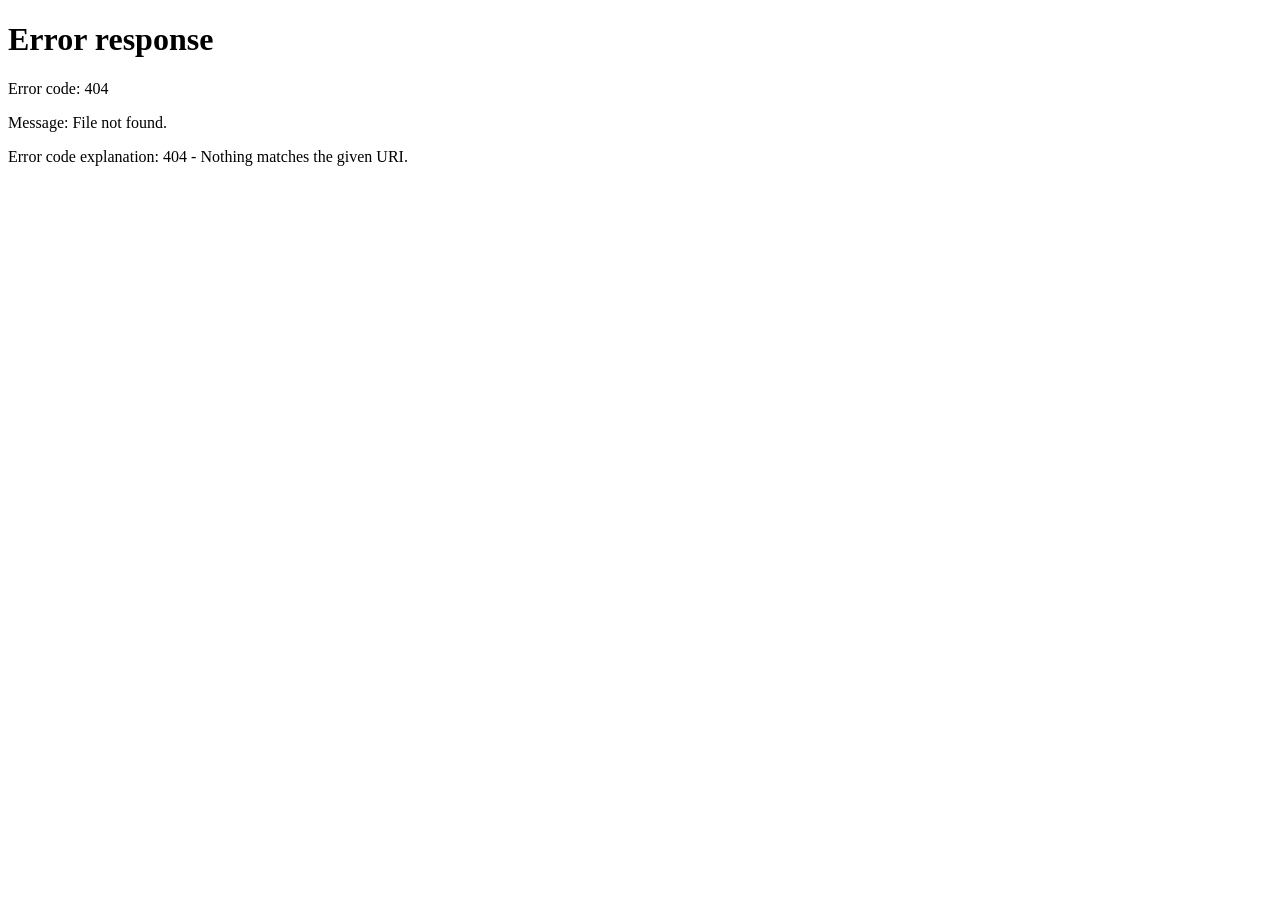
==== commit 18ab7d73: "Update title and add weather intelligence features" ====
--- a/index.html
+++ b/index.html
@@ -3,19 +3,18 @@
 <head>
   <meta charset="UTF-8" />
   <meta name="viewport" content="width=device-width, initial-scale=1.0"/>
-  <title>Nimbus — Sign In</title>
+  <title>Nimbus — Weather Intelligence</title>
   <link rel="stylesheet" href="style.css" />
   <link rel="preconnect" href="https://fonts.googleapis.com">
   <link rel="preconnect" href="https://fonts.gstatic.com" crossorigin>
   <link href="https://fonts.googleapis.com/css2?family=Syne:wght@400;500;600;700;800&family=DM+Sans:wght@300;400;500&display=swap" rel="stylesheet">
   <link rel="stylesheet" href="https://cdnjs.cloudflare.com/ajax/libs/font-awesome/6.5.0/css/all.min.css"/>
-  <script>
-    /* Redirect immediately if already logged in */
-    if (localStorage.getItem('nimbus_session')) window.location.href = 'index.html';
-  </script>
 </head>
-<body class="weather-clear">
-
+
+<!-- id="app-body" is required by app.js for class toggling (dark-mode / weather-X) -->
+<body class="weather-clear" id="app-body">
+
+  <!-- ── Fixed background layers ── -->
   <div class="bg-layer"></div>
   <div class="bg-orbs">
     <div class="orb orb1"></div>
@@ -23,318 +22,370 @@
     <div class="orb orb3"></div>
   </div>
 
-  <div class="auth-page">
-
-    <!-- ===== LEFT PANEL: Branding ===== -->
-    <div class="auth-left">
-      <div class="auth-brand-inner">
-
-        <div class="logo auth-logo">
-          <span class="logo-icon">⛅</span>
-          <span class="logo-text">Nimbus</span>
-        </div>
-
-        <h1 class="auth-tagline">Weather<br/><span>Intelligence</span></h1>
-
-        <p class="auth-sub">
-          Real-time forecasts, air quality data, hourly &amp; 5-day outlooks —
-          all in a stunning, fully customisable interface.
-        </p>
-
-        <div class="auth-features">
-          <div class="auth-feature">
-            <span class="af-icon"><i class="fa-solid fa-cloud-sun"></i></span>
-            <span>Live worldwide weather data</span>
-          </div>
-          <div class="auth-feature">
-            <span class="af-icon"><i class="fa-solid fa-clock-rotate-left"></i></span>
-            <span>24-hour hourly forecast</span>
-          </div>
-          <div class="auth-feature">
-            <span class="af-icon"><i class="fa-solid fa-lungs"></i></span>
-            <span>Air Quality Index &amp; pollutants</span>
-          </div>
-          <div class="auth-feature">
-            <span class="af-icon"><i class="fa-solid fa-location-crosshairs"></i></span>
-            <span>GPS auto-detect location</span>
-          </div>
-          <div class="auth-feature">
-            <span class="af-icon"><i class="fa-solid fa-palette"></i></span>
-            <span>Fully customisable UI</span>
-          </div>
-        </div>
-
-      </div>
+  <!-- ── Error toast ── -->
+  <div class="error-toast" id="errorToast"></div>
+
+  <!-- ── API Key Modal ── -->
+  <div class="modal-overlay hidden" id="apiModal">
+    <div class="modal-card">
+      <div class="modal-icon">🔑</div>
+      <h2>Welcome to <span>Nimbus</span></h2>
+      <p>Enter your free OpenWeatherMap API key to get started with real-time weather intelligence worldwide.</p>
+      <a href="https://openweathermap.org/api" target="_blank" class="get-key-link">
+        <i class="fa-solid fa-arrow-up-right-from-square"></i>&nbsp; Get a free API key →
+      </a>
+      <input
+        type="text"
+        id="apiKeyInput"
+        placeholder="Paste your API key here…"
+        autocomplete="off"
+        spellcheck="false"
+      />
+      <button class="btn-primary" id="saveApiKey">
+        Save &amp; Continue &nbsp;<i class="fa-solid fa-arrow-right-long"></i>
+      </button>
+      <small>Your key is stored locally in your browser and never shared.</small>
     </div>
-
-    <!-- ===== RIGHT PANEL: Auth Form ===== -->
-    <div class="auth-right">
-      <div class="auth-card glass-card">
-
-        <!-- Tab Switcher -->
-        <div class="auth-tabs">
-          <button class="auth-tab active" data-tab="login">Sign In</button>
-          <button class="auth-tab" data-tab="signup">Create Account</button>
-        </div>
-
-        <!-- ===== LOGIN FORM ===== -->
-        <form class="auth-form" id="loginForm" novalidate>
-
-          <div class="form-group">
-            <label class="form-label" for="loginEmail">Email address</label>
-            <div class="input-wrap">
-              <i class="fa-solid fa-envelope input-icon"></i>
-              <input
-                type="email"
-                id="loginEmail"
-                class="form-input"
-                placeholder="you@example.com"
-                autocomplete="email"
-              />
+  </div>
+
+  <!-- ── User Profile Dropdown ── -->
+  <div class="profile-dropdown hidden" id="profileDropdown">
+    <div class="pd-user">
+      <div class="pd-avatar" id="pdAvatar"></div>
+      <div class="pd-info">
+        <span class="pd-name" id="pdName"></span>
+        <span class="pd-email" id="pdEmail"></span>
+      </div>
+    </div>
+    <div class="pd-divider"></div>
+    <button class="pd-item" id="changeKeyBtn">
+      <i class="fa-solid fa-key"></i> Change API Key
+    </button>
+    <button class="pd-item pd-logout" id="logoutBtn">
+      <i class="fa-solid fa-right-from-bracket"></i> Sign Out
+    </button>
+  </div>
+
+  <!-- ══════════════════════════════════════
+       MAIN APP WRAPPER
+  ══════════════════════════════════════ -->
+  <div class="app-wrapper">
+
+    <!-- ── HEADER ── -->
+    <header class="app-header">
+
+      <!-- Logo -->
+      <div class="logo">
+        <span class="logo-icon">⛅</span>
+        <span class="logo-text">Nimbus</span>
+      </div>
+
+      <!-- Search bar (centre, expands) -->
+      <div class="search-section header-search">
+        <div class="search-box">
+          <i class="fa-solid fa-magnifying-glass search-icon"></i>
+          <input
+            type="text"
+            id="searchInput"
+            placeholder="Search city or location…"
+            autocomplete="off"
+          />
+          <button class="search-btn" id="searchBtn">Search</button>
+        </div>
+        <div class="suggestions-box" id="suggestionsBox"></div>
+      </div>
+
+      <!-- Right controls -->
+      <div class="header-right">
+        <!-- Geo button -->
+        <button class="icon-btn" id="geoBtn" title="Use my location">
+          <i class="fa-solid fa-location-crosshairs"></i>
+        </button>
+
+        <!-- Dark mode toggle -->
+        <button class="icon-btn" id="themeBtn" title="Toggle dark mode">
+          <i class="fa-solid fa-circle-half-stroke"></i>
+        </button>
+
+        <!-- °C / °F toggle -->
+        <button class="unit-toggle" id="unitToggle" title="Toggle units">
+          <span id="unitLabel">°C</span>
+        </button>
+
+        <!-- User avatar — opens dropdown -->
+        <button class="user-avatar-btn" id="userAvatarBtn" title="Account"></button>
+      </div>
+
+    </header>
+
+    <!-- ── LOADING OVERLAY ── -->
+    <div class="loading-overlay" id="loadingOverlay">
+      <div class="spinner"></div>
+      <p>Fetching weather data…</p>
+    </div>
+
+    <!-- ══════════════════════════════════════
+         MAIN CONTENT (hidden until data loads)
+    ══════════════════════════════════════ -->
+    <main class="main-content" id="mainContent" style="display:none">
+
+      <!-- ── HERO CARD ── -->
+      <div class="hero-card glass-card">
+
+        <div class="hero-left">
+          <h1 class="city-name" id="cityName">—</h1>
+
+          <div class="country-date">
+            <span id="countryName"></span>
+            <span class="dot">·</span>
+            <span id="currentDate"></span>
+          </div>
+
+          <div class="temp-display">
+            <span id="tempValue">—</span>
+            <span class="temp-unit" id="heroUnit">°C</span>
+          </div>
+
+          <p class="weather-desc" id="weatherDesc">Loading…</p>
+
+          <div class="feels-row">
+            Feels like <strong id="feelsLike">—</strong>
+            &nbsp;·&nbsp;
+            <span id="tempMinMax"></span>
+          </div>
+        </div>
+
+        <div class="hero-right">
+          <div class="weather-icon-wrap">
+            <div class="big-icon" id="bigIcon">🌡️</div>
+          </div>
+
+          <div class="sun-times">
+            <div class="sun-item">
+              <i class="fa-solid fa-sun"></i>
+              <div>
+                <span class="sun-label">Sunrise</span>
+                <span id="sunrise">—</span>
+              </div>
             </div>
-            <span class="form-error" id="loginEmailErr"></span>
-          </div>
-
-          <div class="form-group">
-            <label class="form-label" for="loginPass">Password</label>
-            <div class="input-wrap">
-              <i class="fa-solid fa-lock input-icon"></i>
-              <input
-                type="password"
-                id="loginPass"
-                class="form-input"
-                placeholder="Your password"
-                autocomplete="current-password"
-              />
-              <button type="button" class="toggle-pw" aria-label="Show/hide password">
-                <i class="fa-solid fa-eye"></i>
-              </button>
+            <div class="sun-item">
+              <i class="fa-solid fa-moon"></i>
+              <div>
+                <span class="sun-label">Sunset</span>
+                <span id="sunset">—</span>
+              </div>
             </div>
-            <span class="form-error" id="loginPassErr"></span>
-          </div>
-
-          <div class="form-row-space">
-            <label class="check-label">
-              <input type="checkbox" id="rememberMe" />
-              <span>Remember me</span>
-            </label>
-            <a href="#" class="forgot-link">Forgot password?</a>
-          </div>
-
-          <button type="submit" class="btn-primary auth-submit">
-            Sign In &nbsp;<i class="fa-solid fa-arrow-right-long"></i>
-          </button>
-
-          <div class="auth-divider"><span>or</span></div>
-
-          <button type="button" class="demo-btn" id="demoBtn">
-            <i class="fa-solid fa-bolt"></i>&nbsp; Continue with Demo Access
-          </button>
-
-        </form>
-
-        <!-- ===== SIGNUP FORM ===== -->
-        <form class="auth-form" id="signupForm" style="display:none" novalidate>
-
-          <div class="form-group">
-            <label class="form-label" for="signupName">Full name</label>
-            <div class="input-wrap">
-              <i class="fa-solid fa-user input-icon"></i>
-              <input
-                type="text"
-                id="signupName"
-                class="form-input"
-                placeholder="Your full name"
-                autocomplete="name"
-              />
-            </div>
-            <span class="form-error" id="signupNameErr"></span>
-          </div>
-
-          <div class="form-group">
-            <label class="form-label" for="signupEmail">Email address</label>
-            <div class="input-wrap">
-              <i class="fa-solid fa-envelope input-icon"></i>
-              <input
-                type="email"
-                id="signupEmail"
-                class="form-input"
-                placeholder="you@example.com"
-                autocomplete="email"
-              />
-            </div>
-            <span class="form-error" id="signupEmailErr"></span>
-          </div>
-
-          <div class="form-group">
-            <label class="form-label" for="signupPass">Password</label>
-            <div class="input-wrap">
-              <i class="fa-solid fa-lock input-icon"></i>
-              <input
-                type="password"
-                id="signupPass"
-                class="form-input"
-                placeholder="Min. 8 characters"
-              />
-              <button type="button" class="toggle-pw" aria-label="Show/hide password">
-                <i class="fa-solid fa-eye"></i>
-              </button>
-            </div>
-            <span class="form-error" id="signupPassErr"></span>
-          </div>
-
-          <div class="form-group">
-            <label class="form-label" for="signupConfirm">Confirm password</label>
-            <div class="input-wrap">
-              <i class="fa-solid fa-lock input-icon"></i>
-              <input
-                type="password"
-                id="signupConfirm"
-                class="form-input"
-                placeholder="Repeat your password"
-              />
-            </div>
-            <span class="form-error" id="signupConfirmErr"></span>
-          </div>
-
-          <div class="form-row-space">
-            <label class="check-label">
-              <input type="checkbox" id="agreeTerms" />
-              <span>I agree to the <a href="#">Terms of Service</a></span>
-            </label>
-          </div>
-
-          <button type="submit" class="btn-primary auth-submit">
-            Create Account &nbsp;<i class="fa-solid fa-arrow-right-long"></i>
-          </button>
-
-        </form>
-
-        <!-- Switch note -->
-        <p class="auth-switch-note" id="switchNote">
-          Don't have an account? <a href="#" id="switchLink">Create one →</a>
-        </p>
-
-      </div>
-    </div>
-
-  </div><!-- /auth-page -->
+          </div>
+        </div>
+
+      </div><!-- /hero-card -->
+
+      <!-- ── STATS GRID ── -->
+      <div class="stats-grid">
+
+        <!-- Humidity -->
+        <div class="stat-card glass-card">
+          <div class="stat-icon blue"><i class="fa-solid fa-droplet"></i></div>
+          <div class="stat-info">
+            <span class="stat-label">Humidity</span>
+            <span class="stat-value" id="humidity">—</span>
+          </div>
+          <div class="stat-bar"><div class="stat-bar-fill" id="humidityBar" style="width:0%"></div></div>
+        </div>
+
+        <!-- Wind -->
+        <div class="stat-card glass-card">
+          <div class="stat-icon teal"><i class="fa-solid fa-wind"></i></div>
+          <div class="stat-info">
+            <span class="stat-label">Wind Speed</span>
+            <span class="stat-value" id="windSpeed">—</span>
+          </div>
+          <div class="wind-dir" id="windDir">—</div>
+        </div>
+
+        <!-- Pressure -->
+        <div class="stat-card glass-card">
+          <div class="stat-icon orange"><i class="fa-solid fa-gauge-high"></i></div>
+          <div class="stat-info">
+            <span class="stat-label">Pressure</span>
+            <span class="stat-value" id="pressure">—</span>
+          </div>
+        </div>
+
+        <!-- Visibility -->
+        <div class="stat-card glass-card">
+          <div class="stat-icon purple"><i class="fa-solid fa-eye"></i></div>
+          <div class="stat-info">
+            <span class="stat-label">Visibility</span>
+            <span class="stat-value" id="visibility">—</span>
+          </div>
+        </div>
+
+        <!-- Cloud Cover -->
+        <div class="stat-card glass-card">
+          <div class="stat-icon blue"><i class="fa-solid fa-cloud"></i></div>
+          <div class="stat-info">
+            <span class="stat-label">Cloud Cover</span>
+            <span class="stat-value" id="clouds">—</span>
+          </div>
+        </div>
+
+        <!-- Wind Direction -->
+        <div class="stat-card glass-card">
+          <div class="stat-icon green"><i class="fa-solid fa-compass"></i></div>
+          <div class="stat-info">
+            <span class="stat-label">Wind Direction</span>
+            <span class="stat-value" id="windDeg">—</span>
+          </div>
+        </div>
+
+      </div><!-- /stats-grid -->
+
+      <!-- ── HOURLY FORECAST ── -->
+      <div class="section-block glass-card">
+        <div class="section-header">
+          <i class="fa-solid fa-clock-rotate-left"></i>
+          <h3>24-Hour Forecast</h3>
+        </div>
+        <div class="hourly-scroll" id="hourlyScroll">
+          <!-- Populated by JS -->
+        </div>
+      </div>
+
+      <!-- ── 5-DAY FORECAST ── -->
+      <div class="section-block glass-card">
+        <div class="section-header">
+          <i class="fa-solid fa-calendar-days"></i>
+          <h3>5-Day Forecast</h3>
+        </div>
+        <div class="forecast-list" id="forecastList">
+          <!-- Populated by JS -->
+        </div>
+      </div>
+
+      <!-- ── BOTTOM GRID: AQI + Location ── -->
+      <div class="bottom-grid">
+
+        <!-- Air Quality -->
+        <div class="aqi-card glass-card">
+          <div class="section-header">
+            <i class="fa-solid fa-lungs"></i>
+            <h3>Air Quality Index</h3>
+          </div>
+          <div class="aqi-display">
+            <span class="aqi-index" id="aqiIndex">—</span>
+            <span class="aqi-label" id="aqiLabel">—</span>
+          </div>
+          <div class="aqi-details" id="aqiDetails">
+            <!-- Populated by JS -->
+          </div>
+        </div>
+
+        <!-- Location Details -->
+        <div class="map-card glass-card">
+          <div class="section-header">
+            <i class="fa-solid fa-location-dot"></i>
+            <h3>Location Details</h3>
+          </div>
+          <div class="location-details" id="locationDetails">
+            <!-- Populated by JS -->
+          </div>
+        </div>
+
+      </div><!-- /bottom-grid -->
+
+      <!-- ── FOOTER ── -->
+      <footer class="app-footer">
+        <span>Powered by <a href="https://openweathermap.org" target="_blank">OpenWeatherMap</a></span>
+        <span>·</span>
+        <span>© 2026 Nimbus</span>
+        <span>·</span>
+        <a href="#" id="footerChangeKey">Change API Key</a>
+      </footer>
+
+    </main><!-- /main-content -->
+
+  </div><!-- /app-wrapper -->
+
+  <script src="app.js"></script>
 
   <script>
-    /* ===========================
-       NIMBUS — AUTH LOGIC
-       =========================== */
-
-    const loginForm    = document.getElementById('loginForm');
-    const signupForm   = document.getElementById('signupForm');
-    const switchNote   = document.getElementById('switchNote');
-    const tabs         = document.querySelectorAll('.auth-tab');
-
-    /* ---- Tab switching ---- */
-    function setTab(tab) {
-      tabs.forEach(t => t.classList.toggle('active', t.dataset.tab === tab));
-      loginForm.style.display  = tab === 'login'  ? 'flex' : 'none';
-      signupForm.style.display = tab === 'signup' ? 'flex' : 'none';
-      switchNote.innerHTML = tab === 'login'
-        ? `Don't have an account? <a href="#" id="switchLink">Create one →</a>`
-        : `Already have an account? <a href="#" id="switchLink">Sign in →</a>`;
-      document.getElementById('switchLink').addEventListener('click', e => {
+    /* =====================================================
+       NIMBUS — SESSION GUARD + PROFILE DROPDOWN
+       ===================================================== */
+
+    // ── 1. Session guard — redirect to login if no session ──
+    const sessionRaw = localStorage.getItem('nimbus_session');
+    if (!sessionRaw) {
+      window.location.href = 'login.html';
+    }
+
+    // ── 2. Populate user avatar + dropdown ──
+    const session = JSON.parse(sessionRaw || '{}');
+    const initials = (session.name || 'U')
+      .split(' ')
+      .map(w => w[0])
+      .slice(0, 2)
+      .join('')
+      .toUpperCase();
+
+    const avatarBtn  = document.getElementById('userAvatarBtn');
+    const dropdown   = document.getElementById('profileDropdown');
+    const pdAvatar   = document.getElementById('pdAvatar');
+    const pdName     = document.getElementById('pdName');
+    const pdEmail    = document.getElementById('pdEmail');
+    const logoutBtn  = document.getElementById('logoutBtn');
+    const footerKey  = document.getElementById('footerChangeKey');
+
+    avatarBtn.textContent = initials;
+    pdAvatar.textContent  = initials;
+    pdName.textContent    = session.name  || 'User';
+    pdEmail.textContent   = session.email || '';
+
+    // ── 3. Dropdown toggle ──
+    avatarBtn.addEventListener('click', e => {
+      e.stopPropagation();
+      dropdown.classList.toggle('hidden');
+      positionDropdown();
+    });
+
+    document.addEventListener('click', e => {
+      if (!dropdown.contains(e.target) && e.target !== avatarBtn) {
+        dropdown.classList.add('hidden');
+      }
+    });
+
+    function positionDropdown() {
+      const rect = avatarBtn.getBoundingClientRect();
+      dropdown.style.top  = (rect.bottom + 10) + 'px';
+      dropdown.style.right = (window.innerWidth - rect.right) + 'px';
+    }
+
+    // ── 4. Logout ──
+    logoutBtn.addEventListener('click', () => {
+      localStorage.removeItem('nimbus_session');
+      window.location.href = 'login.html';
+    });
+
+    // ── 5. Footer change key alias ──
+    if (footerKey) {
+      footerKey.addEventListener('click', e => {
         e.preventDefault();
-        setTab(tab === 'login' ? 'signup' : 'login');
+        document.getElementById('apiModal').classList.remove('hidden');
+        dropdown.classList.add('hidden');
       });
     }
 
-    tabs.forEach(t => t.addEventListener('click', () => setTab(t.dataset.tab)));
-    document.getElementById('switchLink').addEventListener('click', e => {
-      e.preventDefault(); setTab('signup');
+    // ── 6. Sync changeKeyBtn (defined in app.js) also closes dropdown ──
+    document.addEventListener('DOMContentLoaded', () => {
+      const ckBtn = document.getElementById('changeKeyBtn');
+      if (ckBtn) {
+        ckBtn.addEventListener('click', () => {
+          dropdown.classList.add('hidden');
+        });
+      }
     });
-
-    /* ---- Password visibility toggles ---- */
-    document.querySelectorAll('.toggle-pw').forEach(btn => {
-      btn.addEventListener('click', () => {
-        const inp  = btn.parentElement.querySelector('input[type="password"], input[type="text"]');
-        const icon = btn.querySelector('i');
-        inp.type   = inp.type === 'password' ? 'text' : 'password';
-        icon.className = inp.type === 'password' ? 'fa-solid fa-eye' : 'fa-solid fa-eye-slash';
-      });
-    });
-
-    /* ---- Error helpers ---- */
-    function setErr(id, msg)  { const el = document.getElementById(id); if (el) el.textContent = msg; }
-    function clrErr(...ids)   { ids.forEach(id => { const el = document.getElementById(id); if (el) el.textContent = ''; }); }
-    const EMAIL_RE = /^[^\s@]+@[^\s@]+\.[^\s@]+$/;
-
-    /* ---- Session helper ---- */
-    function startSession(name, email) {
-      localStorage.setItem('nimbus_session', JSON.stringify({
-        name: name || email.split('@')[0],
-        email,
-        ts: Date.now()
-      }));
-      window.location.href = 'index.html';
-    }
-
-    /* ---- LOGIN ---- */
-    loginForm.addEventListener('submit', e => {
-      e.preventDefault();
-      clrErr('loginEmailErr', 'loginPassErr');
-
-      const email = document.getElementById('loginEmail').value.trim();
-      const pass  = document.getElementById('loginPass').value;
-      let ok = true;
-
-      if (!email || !EMAIL_RE.test(email)) {
-        setErr('loginEmailErr', 'Please enter a valid email address.'); ok = false;
-      }
-      if (!pass) {
-        setErr('loginPassErr', 'Password is required.'); ok = false;
-      }
-      if (!ok) return;
-
-      const users = JSON.parse(localStorage.getItem('nimbus_users') || '[]');
-      const user  = users.find(u => u.email === email && u.pw === btoa(pass));
-
-      if (!user) {
-        setErr('loginPassErr', 'Incorrect email or password. Try the Demo button below.');
-        return;
-      }
-      startSession(user.name, user.email);
-    });
-
-    /* ---- SIGN UP ---- */
-    signupForm.addEventListener('submit', e => {
-      e.preventDefault();
-      clrErr('signupNameErr', 'signupEmailErr', 'signupPassErr', 'signupConfirmErr');
-
-      const name    = document.getElementById('signupName').value.trim();
-      const email   = document.getElementById('signupEmail').value.trim();
-      const pass    = document.getElementById('signupPass').value;
-      const confirm = document.getElementById('signupConfirm').value;
-      const agree   = document.getElementById('agreeTerms').checked;
-      let ok = true;
-
-      if (!name)                              { setErr('signupNameErr',    'Full name is required.');                    ok = false; }
-      if (!email || !EMAIL_RE.test(email))    { setErr('signupEmailErr',   'Please enter a valid email address.');       ok = false; }
-      if (pass.length < 8)                    { setErr('signupPassErr',    'Password must be at least 8 characters.');   ok = false; }
-      if (pass !== confirm)                   { setErr('signupConfirmErr', 'Passwords do not match.');                   ok = false; }
-      if (!agree)                             { setErr('signupConfirmErr', 'You must accept the Terms of Service.');      ok = false; }
-      if (!ok) return;
-
-      const users = JSON.parse(localStorage.getItem('nimbus_users') || '[]');
-      if (users.find(u => u.email === email)) {
-        setErr('signupEmailErr', 'This email is already registered. Sign in instead.'); return;
-      }
-
-      users.push({ name, email, pw: btoa(pass) });
-      localStorage.setItem('nimbus_users', JSON.stringify(users));
-      startSession(name, email);
-    });
-
-    /* ---- DEMO ACCESS ---- */
-    document.getElementById('demoBtn').addEventListener('click', () => {
-      startSession('Demo User', 'demo@nimbus.app');
-    });
-
   </script>
+
 </body>
 </html>
--- a/style.css
+++ b/style.css
@@ -1,4 +1,4 @@
- /* ===========================
+/* ===========================
    NIMBUS WEATHER — STYLES
    =========================== */
 
@@ -28,7 +28,6 @@
   --transition: all 0.3s cubic-bezier(0.4, 0, 0.2, 1);
 }
 
-/* Dark mode override */
 body.dark-mode {
   --glass-bg: rgba(0,0,0,0.25);
   --glass-border: rgba(255,255,255,0.10);
@@ -52,6 +51,7 @@
 
 a { color: var(--accent); text-decoration: none; }
 a:hover { text-decoration: underline; }
+.hidden { display: none !important; }
 
 /* ===========================
    ANIMATED BACKGROUNDS
@@ -66,7 +66,6 @@
 .weather-clear .bg-layer {
   background: linear-gradient(135deg, #0F2027 0%, #203A43 40%, #2C5364 100%);
 }
-.weather-clear body { --accent: #60EFFF; }
 
 .weather-clouds .bg-layer {
   background: linear-gradient(135deg, #1a1a2e 0%, #16213e 50%, #0f3460 100%);
@@ -223,6 +222,29 @@
   transform: scale(1.05);
 }
 
+.user-avatar-btn {
+  width: 40px;
+  height: 40px;
+  border-radius: 50%;
+  background: var(--accent);
+  color: #0a1a2a;
+  font-family: var(--font-display);
+  font-size: 0.95rem;
+  font-weight: 800;
+  display: flex;
+  align-items: center;
+  justify-content: center;
+  cursor: pointer;
+  transition: var(--transition);
+  border: 2px solid rgba(255,255,255,0.25);
+  flex-shrink: 0;
+  line-height: 1;
+}
+.user-avatar-btn:hover {
+  transform: scale(1.1);
+  box-shadow: 0 4px 20px rgba(96,239,255,0.4);
+}
+
 /* ===========================
    SEARCH
    =========================== */
@@ -329,10 +351,7 @@
   animation: spin 0.8s linear infinite;
 }
 @keyframes spin { to { transform: rotate(360deg); } }
-.loading-overlay p {
-  color: var(--text-secondary);
-  font-size: 0.95rem;
-}
+.loading-overlay p { color: var(--text-secondary); font-size: 0.95rem; }
 
 /* ===========================
    ERROR TOAST
@@ -417,13 +436,9 @@
   margin-bottom: 16px;
 }
 
-.feels-row {
-  font-size: 0.9rem;
-  color: var(--text-secondary);
-}
+.feels-row { font-size: 0.9rem; color: var(--text-secondary); }
 .feels-row strong { color: var(--text-primary); }
 
-/* Hero Right */
 .hero-right {
   display: flex;
   flex-direction: column;
@@ -432,9 +447,7 @@
   min-width: 160px;
 }
 
-.weather-icon-wrap {
-  position: relative;
-}
+.weather-icon-wrap { position: relative; }
 
 .big-icon {
   font-size: clamp(5rem, 10vw, 7rem);
@@ -446,12 +459,7 @@
   50% { transform: translateY(-12px); }
 }
 
-.sun-times {
-  display: flex;
-  flex-direction: column;
-  gap: 12px;
-  width: 100%;
-}
+.sun-times { display: flex; flex-direction: column; gap: 12px; width: 100%; }
 .sun-item {
   display: flex;
   align-items: center;
@@ -476,45 +484,20 @@
   margin-bottom: 20px;
 }
 
-.stat-card {
-  padding: 22px 24px;
-  display: flex;
-  flex-direction: column;
-  gap: 10px;
-}
-
-.stat-icon {
-  font-size: 1.4rem;
-}
+.stat-card { padding: 22px 24px; display: flex; flex-direction: column; gap: 10px; }
+
+.stat-icon { font-size: 1.4rem; }
 .stat-icon.blue { color: #60EFFF; }
 .stat-icon.teal { color: #48CAE4; }
 .stat-icon.orange { color: #FF8C42; }
 .stat-icon.purple { color: #C77DFF; }
 .stat-icon.green { color: #69FF97; }
 
-.stat-info {
-  display: flex;
-  flex-direction: column;
-  gap: 3px;
-}
-.stat-label {
-  font-size: 0.75rem;
-  color: var(--text-muted);
-  text-transform: uppercase;
-  letter-spacing: 0.8px;
-}
-.stat-value {
-  font-family: var(--font-display);
-  font-size: 1.3rem;
-  font-weight: 700;
-}
-
-.stat-bar {
-  height: 4px;
-  background: rgba(255,255,255,0.1);
-  border-radius: 2px;
-  overflow: hidden;
-}
+.stat-info { display: flex; flex-direction: column; gap: 3px; }
+.stat-label { font-size: 0.75rem; color: var(--text-muted); text-transform: uppercase; letter-spacing: 0.8px; }
+.stat-value { font-family: var(--font-display); font-size: 1.3rem; font-weight: 700; }
+
+.stat-bar { height: 4px; background: rgba(255,255,255,0.1); border-radius: 2px; overflow: hidden; }
 .stat-bar-fill {
   height: 100%;
   background: linear-gradient(90deg, var(--accent), #0099bb);
@@ -522,40 +505,17 @@
   transition: width 1s ease;
 }
 
-.wind-dir {
-  font-size: 0.85rem;
-  color: var(--text-secondary);
-  display: flex;
-  align-items: center;
-  gap: 6px;
-}
+.wind-dir { font-size: 0.85rem; color: var(--text-secondary); display: flex; align-items: center; gap: 6px; }
 
 /* ===========================
    SECTIONS
    =========================== */
-.section-block {
-  padding: 28px 32px;
-  margin-bottom: 20px;
-}
-
-.section-header {
-  display: flex;
-  align-items: center;
-  gap: 12px;
-  margin-bottom: 24px;
-}
-.section-header i {
-  color: var(--accent);
-  font-size: 1.1rem;
-}
-.section-header h3 {
-  font-family: var(--font-display);
-  font-size: 1.05rem;
-  font-weight: 700;
-  letter-spacing: 0.2px;
-}
-
-/* Hourly Forecast */
+.section-block { padding: 28px 32px; margin-bottom: 20px; }
+
+.section-header { display: flex; align-items: center; gap: 12px; margin-bottom: 24px; }
+.section-header i { color: var(--accent); font-size: 1.1rem; }
+.section-header h3 { font-family: var(--font-display); font-size: 1.05rem; font-weight: 700; letter-spacing: 0.2px; }
+
 .hourly-scroll {
   display: flex;
   gap: 12px;
@@ -565,10 +525,7 @@
   scrollbar-color: rgba(255,255,255,0.15) transparent;
 }
 .hourly-scroll::-webkit-scrollbar { height: 4px; }
-.hourly-scroll::-webkit-scrollbar-thumb {
-  background: rgba(255,255,255,0.2);
-  border-radius: 4px;
-}
+.hourly-scroll::-webkit-scrollbar-thumb { background: rgba(255,255,255,0.2); border-radius: 4px; }
 
 .hourly-item {
   flex: 0 0 80px;
@@ -583,33 +540,15 @@
   transition: var(--transition);
   cursor: default;
 }
-.hourly-item:hover {
-  background: rgba(255,255,255,0.1);
-  border-color: rgba(255,255,255,0.2);
-}
-.hourly-item.now {
-  background: rgba(96,239,255,0.12);
-  border-color: var(--accent);
-}
+.hourly-item:hover { background: rgba(255,255,255,0.1); border-color: rgba(255,255,255,0.2); }
+.hourly-item.now { background: rgba(96,239,255,0.12); border-color: var(--accent); }
 
 .hourly-time { font-size: 0.75rem; color: var(--text-muted); font-weight: 600; }
 .hourly-icon { font-size: 1.5rem; }
-.hourly-temp {
-  font-family: var(--font-display);
-  font-size: 0.95rem;
-  font-weight: 700;
-}
-.hourly-rain {
-  font-size: 0.72rem;
-  color: #60EFFF;
-}
-
-/* 5-Day Forecast */
-.forecast-list {
-  display: flex;
-  flex-direction: column;
-  gap: 10px;
-}
+.hourly-temp { font-family: var(--font-display); font-size: 0.95rem; font-weight: 700; }
+.hourly-rain { font-size: 0.72rem; color: #60EFFF; }
+
+.forecast-list { display: flex; flex-direction: column; gap: 10px; }
 
 .forecast-item {
   display: flex;
@@ -621,104 +560,38 @@
   background: rgba(255,255,255,0.03);
   transition: var(--transition);
 }
-.forecast-item:hover {
-  background: rgba(255,255,255,0.07);
-  border-color: rgba(255,255,255,0.14);
-}
-
-.forecast-day {
-  font-family: var(--font-display);
-  font-weight: 700;
-  font-size: 0.95rem;
-  min-width: 80px;
-}
+.forecast-item:hover { background: rgba(255,255,255,0.07); border-color: rgba(255,255,255,0.14); }
+
+.forecast-day { font-family: var(--font-display); font-weight: 700; font-size: 0.95rem; min-width: 80px; }
 .forecast-icon { font-size: 1.6rem; }
-.forecast-desc {
-  flex: 1;
-  font-size: 0.88rem;
-  color: var(--text-secondary);
-  text-transform: capitalize;
-}
-.forecast-rain {
-  font-size: 0.8rem;
-  color: #60EFFF;
-  min-width: 50px;
-  text-align: right;
-}
-.forecast-temps {
-  display: flex;
-  gap: 10px;
-  min-width: 100px;
-  justify-content: flex-end;
-}
-.forecast-max {
-  font-family: var(--font-display);
-  font-weight: 700;
-  font-size: 0.95rem;
-}
-.forecast-min {
-  font-family: var(--font-display);
-  font-weight: 400;
-  font-size: 0.95rem;
-  color: var(--text-muted);
-}
+.forecast-desc { flex: 1; font-size: 0.88rem; color: var(--text-secondary); text-transform: capitalize; }
+.forecast-rain { font-size: 0.8rem; color: #60EFFF; min-width: 50px; text-align: right; }
+.forecast-temps { display: flex; gap: 10px; min-width: 100px; justify-content: flex-end; }
+.forecast-max { font-family: var(--font-display); font-weight: 700; font-size: 0.95rem; }
+.forecast-min { font-family: var(--font-display); font-weight: 400; font-size: 0.95rem; color: var(--text-muted); }
 
 /* ===========================
    BOTTOM GRID
    =========================== */
-.bottom-grid {
-  display: grid;
-  grid-template-columns: 1fr 1fr;
-  gap: 20px;
-  margin-bottom: 20px;
-}
-
-.aqi-card, .map-card {
-  padding: 28px 32px;
-}
-
-.aqi-display {
-  display: flex;
-  align-items: baseline;
-  gap: 16px;
-  margin-bottom: 20px;
-}
-.aqi-index {
-  font-family: var(--font-display);
-  font-size: 3.5rem;
-  font-weight: 800;
-  letter-spacing: -2px;
-  line-height: 1;
-}
-.aqi-label {
-  font-size: 1rem;
-  font-weight: 600;
-}
-
-/* AQI Colors */
+.bottom-grid { display: grid; grid-template-columns: 1fr 1fr; gap: 20px; margin-bottom: 20px; }
+
+.aqi-card, .map-card { padding: 28px 32px; }
+
+.aqi-display { display: flex; align-items: baseline; gap: 16px; margin-bottom: 20px; }
+.aqi-index { font-family: var(--font-display); font-size: 3.5rem; font-weight: 800; letter-spacing: -2px; line-height: 1; }
+.aqi-label { font-size: 1rem; font-weight: 600; }
+
 .aqi-good { color: var(--success); }
 .aqi-moderate { color: var(--warning); }
 .aqi-poor { color: var(--accent2); }
 .aqi-bad { color: var(--danger); }
 
-.aqi-details {
-  display: grid;
-  grid-template-columns: 1fr 1fr;
-  gap: 12px;
-}
-.aqi-detail-item {
-  display: flex;
-  flex-direction: column;
-  gap: 3px;
-}
+.aqi-details { display: grid; grid-template-columns: 1fr 1fr; gap: 12px; }
+.aqi-detail-item { display: flex; flex-direction: column; gap: 3px; }
 .aqi-detail-name { font-size: 0.72rem; color: var(--text-muted); text-transform: uppercase; letter-spacing: 0.5px; }
 .aqi-detail-value { font-family: var(--font-display); font-size: 0.95rem; font-weight: 700; }
 
-.location-details {
-  display: flex;
-  flex-direction: column;
-  gap: 14px;
-}
+.location-details { display: flex; flex-direction: column; gap: 14px; }
 .loc-item {
   display: flex;
   justify-content: space-between;
@@ -763,28 +636,11 @@
 }
 
 .modal-icon { font-size: 3.5rem; margin-bottom: 16px; }
-
-.modal-card h2 {
-  font-family: var(--font-display);
-  font-size: 1.8rem;
-  font-weight: 800;
-  margin-bottom: 12px;
-}
+.modal-card h2 { font-family: var(--font-display); font-size: 1.8rem; font-weight: 800; margin-bottom: 12px; }
 .modal-card h2 span { color: var(--accent); }
-.modal-card p {
-  color: var(--text-secondary);
-  font-size: 0.95rem;
-  line-height: 1.6;
-  margin-bottom: 14px;
-}
-
-.get-key-link {
-  display: inline-block;
-  font-size: 0.9rem;
-  margin-bottom: 24px;
-  color: var(--accent);
-  font-weight: 600;
-}
+.modal-card p { color: var(--text-secondary); font-size: 0.95rem; line-height: 1.6; margin-bottom: 14px; }
+
+.get-key-link { display: inline-block; font-size: 0.9rem; margin-bottom: 24px; color: var(--accent); font-weight: 600; }
 
 .modal-card input {
   width: 100%;
@@ -821,11 +677,7 @@
   box-shadow: 0 8px 30px rgba(96,239,255,0.4);
 }
 
-.modal-card small {
-  color: var(--text-muted);
-  font-size: 0.78rem;
-  line-height: 1.5;
-}
+.modal-card small { color: var(--text-muted); font-size: 0.78rem; line-height: 1.5; }
 
 /* ===========================
    FOOTER
@@ -845,9 +697,7 @@
 /* ===========================
    ANIMATIONS - CONTENT IN
    =========================== */
-.main-content.show > * {
-  animation: fadeUp 0.5s ease both;
-}
+.main-content.show > * { animation: fadeUp 0.5s ease both; }
 .main-content.show > *:nth-child(1) { animation-delay: 0.05s; }
 .main-content.show > *:nth-child(2) { animation-delay: 0.1s; }
 .main-content.show > *:nth-child(3) { animation-delay: 0.15s; }
@@ -860,7 +710,6 @@
   to { opacity: 1; transform: translateY(0); }
 }
 
-/* Rain effect */
 .rain-canvas {
   position: fixed;
   inset: 0;
@@ -869,55 +718,581 @@
   opacity: 0.5;
 }
 
-/* ===========================
-   RESPONSIVE
-   =========================== */
+/* =====================================================
+   AUTH PAGE — PREMIUM RESPONSIVE (login.html)
+   ===================================================== */
+
+.auth-page {
+  position: relative;
+  z-index: 2;
+  min-height: 100vh;
+  display: grid;
+  grid-template-columns: 1fr 1fr;
+  align-items: stretch;
+}
+
+/* ---- LEFT BRANDING PANEL ---- */
+.auth-left {
+  display: flex;
+  align-items: center;
+  justify-content: center;
+  padding: 60px 56px;
+  position: relative;
+  overflow: hidden;
+}
+
+/* Decorative shimmer line on right edge of left panel */
+.auth-left::after {
+  content: '';
+  position: absolute;
+  top: 10%;
+  right: 0;
+  width: 1px;
+  height: 80%;
+  background: linear-gradient(
+    to bottom,
+    transparent,
+    rgba(96,239,255,0.35) 30%,
+    rgba(96,239,255,0.35) 70%,
+    transparent
+  );
+}
+
+.auth-brand-inner {
+  max-width: 440px;
+  width: 100%;
+  animation: fadeUp 0.8s ease both;
+}
+
+.auth-logo {
+  margin-bottom: 40px;
+}
+
+.auth-tagline {
+  font-family: var(--font-display);
+  font-size: clamp(2.6rem, 4vw, 3.8rem);
+  font-weight: 800;
+  line-height: 1.0;
+  letter-spacing: -2px;
+  margin-bottom: 20px;
+  color: var(--text-primary);
+}
+.auth-tagline span {
+  background: linear-gradient(135deg, var(--accent), #a855f7);
+  -webkit-background-clip: text;
+  -webkit-text-fill-color: transparent;
+  background-clip: text;
+}
+
+.auth-sub {
+  color: var(--text-secondary);
+  font-size: 1rem;
+  line-height: 1.7;
+  margin-bottom: 40px;
+  max-width: 360px;
+}
+
+.auth-features {
+  display: flex;
+  flex-direction: column;
+  gap: 14px;
+}
+
+.auth-feature {
+  display: flex;
+  align-items: center;
+  gap: 14px;
+  font-size: 0.93rem;
+  color: var(--text-secondary);
+  padding: 12px 18px;
+  background: rgba(255,255,255,0.04);
+  border: 1px solid rgba(255,255,255,0.07);
+  border-radius: var(--radius-sm);
+  transition: var(--transition);
+}
+.auth-feature:hover {
+  background: rgba(255,255,255,0.08);
+  color: var(--text-primary);
+  border-color: rgba(96,239,255,0.2);
+  transform: translateX(4px);
+}
+
+.af-icon {
+  width: 34px;
+  height: 34px;
+  border-radius: 10px;
+  background: linear-gradient(135deg, rgba(96,239,255,0.18), rgba(168,85,247,0.18));
+  display: flex;
+  align-items: center;
+  justify-content: center;
+  font-size: 0.9rem;
+  color: var(--accent);
+  flex-shrink: 0;
+}
+
+/* ---- RIGHT FORM PANEL ---- */
+.auth-right {
+  display: flex;
+  align-items: center;
+  justify-content: center;
+  padding: 48px 56px;
+  background: rgba(0,0,0,0.15);
+}
+
+.auth-card {
+  width: 100%;
+  max-width: 420px;
+  padding: 40px 40px 32px;
+  /* Override the hover translateY so the form doesn't jump */
+  transition: box-shadow 0.3s ease, border-color 0.3s ease;
+}
+.auth-card:hover {
+  transform: none;
+}
+
+/* ---- TABS ---- */
+.auth-tabs {
+  display: flex;
+  gap: 4px;
+  background: rgba(255,255,255,0.05);
+  border: 1px solid rgba(255,255,255,0.08);
+  border-radius: 40px;
+  padding: 4px;
+  margin-bottom: 32px;
+}
+
+.auth-tab {
+  flex: 1;
+  background: transparent;
+  border: none;
+  border-radius: 36px;
+  padding: 10px 16px;
+  font-family: var(--font-display);
+  font-size: 0.9rem;
+  font-weight: 700;
+  color: var(--text-muted);
+  cursor: pointer;
+  transition: var(--transition);
+}
+.auth-tab.active {
+  background: linear-gradient(135deg, var(--accent), #0099bb);
+  color: #0a1a2a;
+  box-shadow: 0 4px 16px rgba(96,239,255,0.3);
+}
+.auth-tab:not(.active):hover { color: var(--text-primary); background: rgba(255,255,255,0.06); }
+
+/* ---- FORM ---- */
+.auth-form {
+  display: flex;
+  flex-direction: column;
+  gap: 18px;
+}
+
+.form-group {
+  display: flex;
+  flex-direction: column;
+  gap: 7px;
+}
+
+.form-label {
+  font-size: 0.8rem;
+  font-weight: 600;
+  color: var(--text-secondary);
+  text-transform: uppercase;
+  letter-spacing: 0.6px;
+}
+
+.input-wrap {
+  position: relative;
+  display: flex;
+  align-items: center;
+}
+
+.input-icon {
+  position: absolute;
+  left: 16px;
+  color: var(--text-muted);
+  font-size: 0.9rem;
+  pointer-events: none;
+  z-index: 1;
+}
+
+.form-input {
+  width: 100%;
+  background: rgba(255,255,255,0.06);
+  border: 1px solid rgba(255,255,255,0.12);
+  border-radius: var(--radius-sm);
+  padding: 13px 44px 13px 44px;
+  font-family: var(--font-body);
+  font-size: 0.95rem;
+  color: var(--text-primary);
+  outline: none;
+  transition: border-color 0.25s ease, background 0.25s ease, box-shadow 0.25s ease;
+}
+.form-input::placeholder { color: var(--text-muted); }
+.form-input:focus {
+  border-color: var(--accent);
+  background: rgba(96,239,255,0.06);
+  box-shadow: 0 0 0 3px rgba(96,239,255,0.12);
+}
+
+.toggle-pw {
+  position: absolute;
+  right: 14px;
+  background: transparent;
+  border: none;
+  color: var(--text-muted);
+  cursor: pointer;
+  font-size: 0.9rem;
+  padding: 4px;
+  transition: color 0.2s;
+  z-index: 1;
+}
+.toggle-pw:hover { color: var(--text-primary); }
+
+.form-error {
+  font-size: 0.78rem;
+  color: var(--danger);
+  min-height: 16px;
+  padding-left: 4px;
+}
+
+/* Remember / Forgot row */
+.form-row-space {
+  display: flex;
+  justify-content: space-between;
+  align-items: center;
+  margin-top: -4px;
+  flex-wrap: wrap;
+  gap: 8px;
+}
+
+.check-label {
+  display: flex;
+  align-items: center;
+  gap: 8px;
+  font-size: 0.85rem;
+  color: var(--text-secondary);
+  cursor: pointer;
+  user-select: none;
+}
+.check-label input[type="checkbox"] {
+  width: 16px;
+  height: 16px;
+  accent-color: var(--accent);
+  cursor: pointer;
+}
+.check-label a { font-size: 0.85rem; }
+
+.forgot-link {
+  font-size: 0.85rem;
+  color: var(--accent);
+  font-weight: 500;
+}
+.forgot-link:hover { text-decoration: underline; }
+
+/* Submit button */
+.auth-submit {
+  margin-top: 4px;
+  padding: 14px;
+  border-radius: 40px;
+  font-size: 0.97rem;
+  letter-spacing: 0.3px;
+}
+
+/* Divider */
+.auth-divider {
+  display: flex;
+  align-items: center;
+  gap: 14px;
+  color: var(--text-muted);
+  font-size: 0.8rem;
+  margin: -2px 0;
+}
+.auth-divider::before,
+.auth-divider::after {
+  content: '';
+  flex: 1;
+  height: 1px;
+  background: rgba(255,255,255,0.1);
+}
+
+/* Demo button */
+.demo-btn {
+  width: 100%;
+  background: rgba(255,255,255,0.05);
+  border: 1px solid rgba(255,255,255,0.14);
+  border-radius: 40px;
+  padding: 13px;
+  cursor: pointer;
+  color: var(--text-primary);
+  font-family: var(--font-display);
+  font-size: 0.92rem;
+  font-weight: 700;
+  transition: var(--transition);
+  display: flex;
+  align-items: center;
+  justify-content: center;
+  gap: 8px;
+}
+.demo-btn:hover {
+  background: rgba(255,255,255,0.1);
+  border-color: rgba(255,255,255,0.28);
+  transform: scale(1.02);
+  box-shadow: 0 4px 20px rgba(0,0,0,0.2);
+}
+.demo-btn i { color: var(--warning); }
+
+/* Switch note */
+.auth-switch-note {
+  text-align: center;
+  margin-top: 20px;
+  font-size: 0.85rem;
+  color: var(--text-muted);
+}
+.auth-switch-note a {
+  color: var(--accent);
+  font-weight: 600;
+}
+
+/* =====================================================
+   RESPONSIVE — TABLET (≤ 1024px)
+   ===================================================== */
+@media (max-width: 1024px) {
+  .auth-page {
+    grid-template-columns: 1fr 1fr;
+  }
+
+  .auth-left {
+    padding: 48px 36px;
+  }
+
+  .auth-right {
+    padding: 40px 32px;
+  }
+
+  .auth-tagline {
+    font-size: clamp(2rem, 3.5vw, 2.8rem);
+  }
+
+  .auth-sub {
+    font-size: 0.92rem;
+  }
+
+  .auth-card {
+    padding: 32px 28px 24px;
+  }
+
+  /* Main app stats grid */
+  .stats-grid {
+    grid-template-columns: repeat(2, 1fr);
+  }
+
+  .bottom-grid {
+    grid-template-columns: 1fr;
+  }
+}
+
+/* =====================================================
+   RESPONSIVE — SMALL TABLET / LARGE MOBILE (≤ 768px)
+   ===================================================== */
 @media (max-width: 768px) {
-  .app-wrapper { padding: 0 12px 40px; }
-
+
+  /* ---- Auth page stacks vertically ---- */
+  .auth-page {
+    grid-template-columns: 1fr;
+    grid-template-rows: auto 1fr;
+  }
+
+  .auth-left {
+    padding: 36px 24px 28px;
+    justify-content: flex-start;
+  }
+
+  /* Hide the decorative border line */
+  .auth-left::after { display: none; }
+
+  .auth-brand-inner {
+    max-width: 100%;
+  }
+
+  .auth-logo {
+    margin-bottom: 20px;
+  }
+
+  .auth-tagline {
+    font-size: clamp(1.8rem, 6vw, 2.4rem);
+    margin-bottom: 14px;
+  }
+
+  .auth-sub {
+    font-size: 0.9rem;
+    margin-bottom: 20px;
+    max-width: 100%;
+  }
+
+  .auth-features {
+    display: grid;
+    grid-template-columns: 1fr 1fr;
+    gap: 10px;
+  }
+
+  .auth-feature {
+    font-size: 0.82rem;
+    padding: 10px 12px;
+    gap: 10px;
+  }
+
+  .auth-feature:hover { transform: none; }
+
+  .af-icon {
+    width: 28px;
+    height: 28px;
+    border-radius: 8px;
+    font-size: 0.78rem;
+    flex-shrink: 0;
+  }
+
+  /* Right panel full width */
+  .auth-right {
+    padding: 24px 20px 40px;
+    background: transparent;
+  }
+
+  .auth-card {
+    max-width: 100%;
+    padding: 28px 24px 20px;
+  }
+
+  /* Main app */
   .hero-card {
     flex-direction: column;
     padding: 28px 24px;
   }
 
   .hero-right {
+    width: 100%;
     flex-direction: row;
-    width: 100%;
     justify-content: space-between;
     min-width: unset;
   }
 
-  .sun-times { flex-direction: row; }
+  .sun-times {
+    flex-direction: row;
+    gap: 10px;
+  }
 
   .stats-grid {
     grid-template-columns: repeat(2, 1fr);
   }
 
+  .section-block {
+    padding: 20px 20px;
+  }
+
   .bottom-grid {
     grid-template-columns: 1fr;
   }
 
-  .section-block { padding: 24px 20px; }
-
-  .forecast-desc { display: none; }
-
-  .modal-card { padding: 36px 24px; }
-}
-
+  .forecast-item { flex-wrap: wrap; }
+  .forecast-desc { min-width: 100px; }
+}
+
+/* =====================================================
+   RESPONSIVE — MOBILE (≤ 480px)
+   ===================================================== */
 @media (max-width: 480px) {
-  .stats-grid { grid-template-columns: 1fr 1fr; }
-  .hero-right { flex-direction: column; align-items: flex-start; }
-  .sun-times { flex-direction: row; }
-  .big-icon { font-size: 5rem; }
-}
-
-
-
-#apiModal {
-  display: none !important;
-}
-
-
-#bg-layer {
-  background: url("https://images.openai.com/static-rsc-4/1YDtOM2Q3OZ0AeRkoZ5M7BcyWEklUCKj5bFUPn5J3L8DzveMKRMnayejlQAk-IEM_8iCbHHFBe-YG2DjHjo_B_PNa7DJa9yoi7kdn1af0URVKLOZAeZ51EB-0fCi5PJF18Dn5ZnQMtf_9IbWDWnZLS-z_bVymRvhlKdqKLJovyUEMy2zX1eXuW-WlKfEISqA?purpose=inline") no-repeat center/cover;
-}
+
+  .auth-left {
+    padding: 28px 18px 20px;
+  }
+
+  .auth-tagline {
+    font-size: 1.8rem;
+    letter-spacing: -1px;
+  }
+
+  .auth-sub {
+    font-size: 0.85rem;
+    line-height: 1.6;
+  }
+
+  /* Single column features on very small screens */
+  .auth-features {
+    grid-template-columns: 1fr;
+    gap: 8px;
+  }
+
+  .auth-right {
+    padding: 16px 16px 36px;
+  }
+
+  .auth-card {
+    padding: 24px 18px 18px;
+    border-radius: var(--radius-md);
+  }
+
+  .auth-tabs {
+    margin-bottom: 24px;
+  }
+
+  .auth-tab {
+    font-size: 0.82rem;
+    padding: 9px 12px;
+  }
+
+  .auth-form {
+    gap: 14px;
+  }
+
+  .form-input {
+    padding: 12px 40px 12px 42px;
+    font-size: 0.9rem;
+  }
+
+  .auth-submit {
+    padding: 13px;
+    font-size: 0.92rem;
+  }
+
+  .demo-btn {
+    padding: 12px;
+    font-size: 0.87rem;
+  }
+
+  /* Main app */
+  .hero-card { padding: 20px 16px; }
+
+  .stats-grid {
+    grid-template-columns: repeat(2, 1fr);
+    gap: 10px;
+  }
+
+  .stat-card { padding: 16px 16px; }
+
+  .section-block { padding: 18px 16px; }
+
+  .forecast-item { padding: 12px 14px; }
+
+  .forecast-day { min-width: 60px; font-size: 0.85rem; }
+  .forecast-icon { font-size: 1.3rem; }
+
+  .aqi-card, .map-card { padding: 20px 18px; }
+
+  .aqi-index { font-size: 2.8rem; }
+
+  .modal-card { padding: 32px 24px; }
+}
+
+/* =====================================================
+   RESPONSIVE — VERY SMALL (≤ 360px)
+   ===================================================== */
+@media (max-width: 360px) {
+  .auth-tagline { font-size: 1.55rem; }
+
+  .auth-card { padding: 20px 14px 16px; }
+
+  .stats-grid { grid-template-columns: 1fr 1fr; gap: 8px; }
+
+  .stat-value { font-size: 1.1rem; }
+}
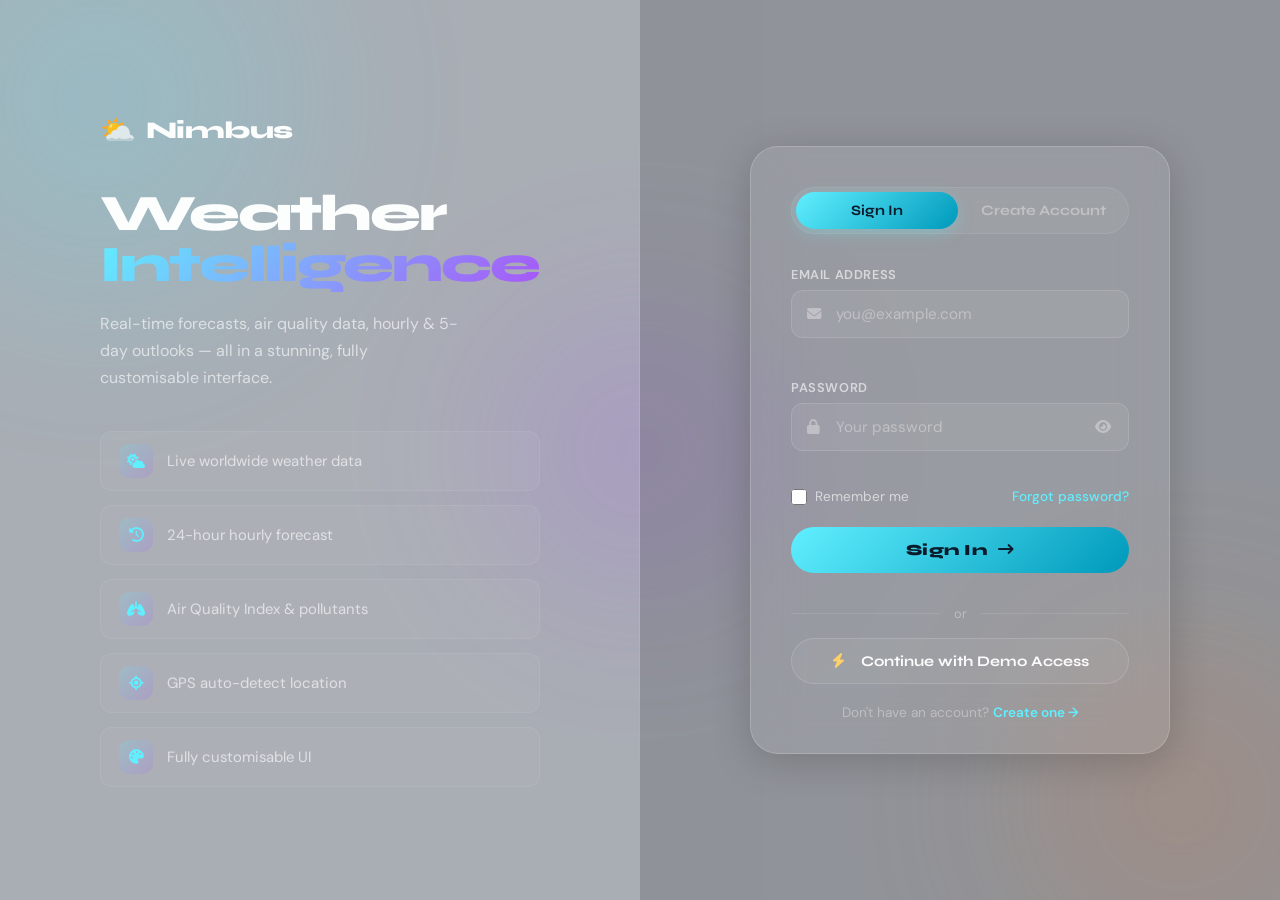
==== commit 852bb23d: "Fix DOCTYPE declaration in index.html" ====
--- a/index.html
+++ b/index.html
@@ -1,4 +1,4 @@
-<!DOCTYPE html>
+ <!DOCTYPE html>
 <html lang="en">
 <head>
   <meta charset="UTF-8" />
--- a/style.css
+++ b/style.css
@@ -1296,3 +1296,171 @@
 
   .stat-value { font-size: 1.1rem; }
 }
+
+/* ===========================
+   HEADER SEARCH (main app)
+   =========================== */
+.app-header {
+  gap: 16px;
+}
+
+/* Give the search section flex-grow so it fills the middle */
+.header-search {
+  flex: 1;
+  min-width: 0;
+  max-width: 520px;
+  margin: 0 8px;
+}
+
+/* ===========================
+   PROFILE DROPDOWN
+   =========================== */
+.profile-dropdown {
+  position: fixed;
+  z-index: 9998;
+  min-width: 240px;
+  background: rgba(8, 18, 34, 0.97);
+  border: 1px solid rgba(255,255,255,0.14);
+  border-radius: var(--radius-md);
+  backdrop-filter: blur(32px);
+  -webkit-backdrop-filter: blur(32px);
+  box-shadow: 0 16px 60px rgba(0,0,0,0.5);
+  overflow: hidden;
+  animation: fadeUp 0.22s ease both;
+}
+
+.pd-user {
+  display: flex;
+  align-items: center;
+  gap: 14px;
+  padding: 18px 20px 14px;
+}
+
+.pd-avatar {
+  width: 42px;
+  height: 42px;
+  border-radius: 50%;
+  background: linear-gradient(135deg, var(--accent), #a855f7);
+  color: #0a1a2a;
+  font-family: var(--font-display);
+  font-size: 1rem;
+  font-weight: 800;
+  display: flex;
+  align-items: center;
+  justify-content: center;
+  flex-shrink: 0;
+}
+
+.pd-info {
+  display: flex;
+  flex-direction: column;
+  gap: 3px;
+  min-width: 0;
+}
+
+.pd-name {
+  font-family: var(--font-display);
+  font-size: 0.95rem;
+  font-weight: 700;
+  color: var(--text-primary);
+  white-space: nowrap;
+  overflow: hidden;
+  text-overflow: ellipsis;
+}
+
+.pd-email {
+  font-size: 0.78rem;
+  color: var(--text-muted);
+  white-space: nowrap;
+  overflow: hidden;
+  text-overflow: ellipsis;
+}
+
+.pd-divider {
+  height: 1px;
+  background: rgba(255,255,255,0.08);
+  margin: 0 12px;
+}
+
+.pd-item {
+  width: 100%;
+  background: transparent;
+  border: none;
+  padding: 13px 20px;
+  text-align: left;
+  font-family: var(--font-body);
+  font-size: 0.9rem;
+  color: var(--text-secondary);
+  cursor: pointer;
+  display: flex;
+  align-items: center;
+  gap: 12px;
+  transition: background 0.2s, color 0.2s;
+}
+.pd-item:hover {
+  background: rgba(255,255,255,0.07);
+  color: var(--text-primary);
+}
+.pd-item i { width: 16px; text-align: center; color: var(--accent); }
+
+.pd-logout { padding-bottom: 14px; }
+.pd-logout:hover { color: var(--danger) !important; }
+.pd-logout i { color: var(--danger) !important; }
+
+/* ===========================
+   RESPONSIVE — HEADER SEARCH
+   =========================== */
+@media (max-width: 768px) {
+  .app-header {
+    flex-wrap: wrap;
+    padding-bottom: 12px;
+    row-gap: 12px;
+  }
+
+  /* Logo left, controls right on row 1 */
+  .logo { order: 1; }
+  .header-right { order: 2; margin-left: auto; }
+
+  /* Search bar full width on row 2 */
+  .header-search {
+    order: 3;
+    width: 100%;
+    max-width: 100%;
+    margin: 0;
+    flex: none;
+  }
+}
+
+@media (max-width: 480px) {
+  .unit-toggle { padding: 6px 10px; font-size: 0.82rem; }
+  .icon-btn { width: 36px; height: 36px; font-size: 0.85rem; }
+  .user-avatar-btn { width: 36px; height: 36px; font-size: 0.85rem; }
+  .header-right { gap: 7px; }
+}
+
+
+#footerChangeKey {
+  display: none;
+}
+
+
+
+#apiModal {
+  display: none !important;
+}
+
+
+
+.bg-layer {
+  position: fixed;
+  inset: 0;
+  z-index: 0;
+  background: url("https://images.openai.com/static-rsc-4/eBYltuTvq8oPMva9ZMZC8PH_JHYLHMsUaZmfU8ZGMevISiXniSz305ei7ifsB5VKVRRqSla4QHc8IMTnodbLxUgai-blSM60DN9EhwSJkhlmE1nqyZSalt5BerrhXl1unim2rH_Xu-50D-4nabf9BClGuVXut5fzHB99U4H0ta0BhYqapR4A7rd6Vk9x0wDg?purpose=inline") no-repeat center/cover !important;
+}
+
+.bg-layer::before {
+  content: "";
+  position: absolute;
+  inset: 0;
+  background: rgba(10,20,40,0.35); /* only dark overlay */
+}
